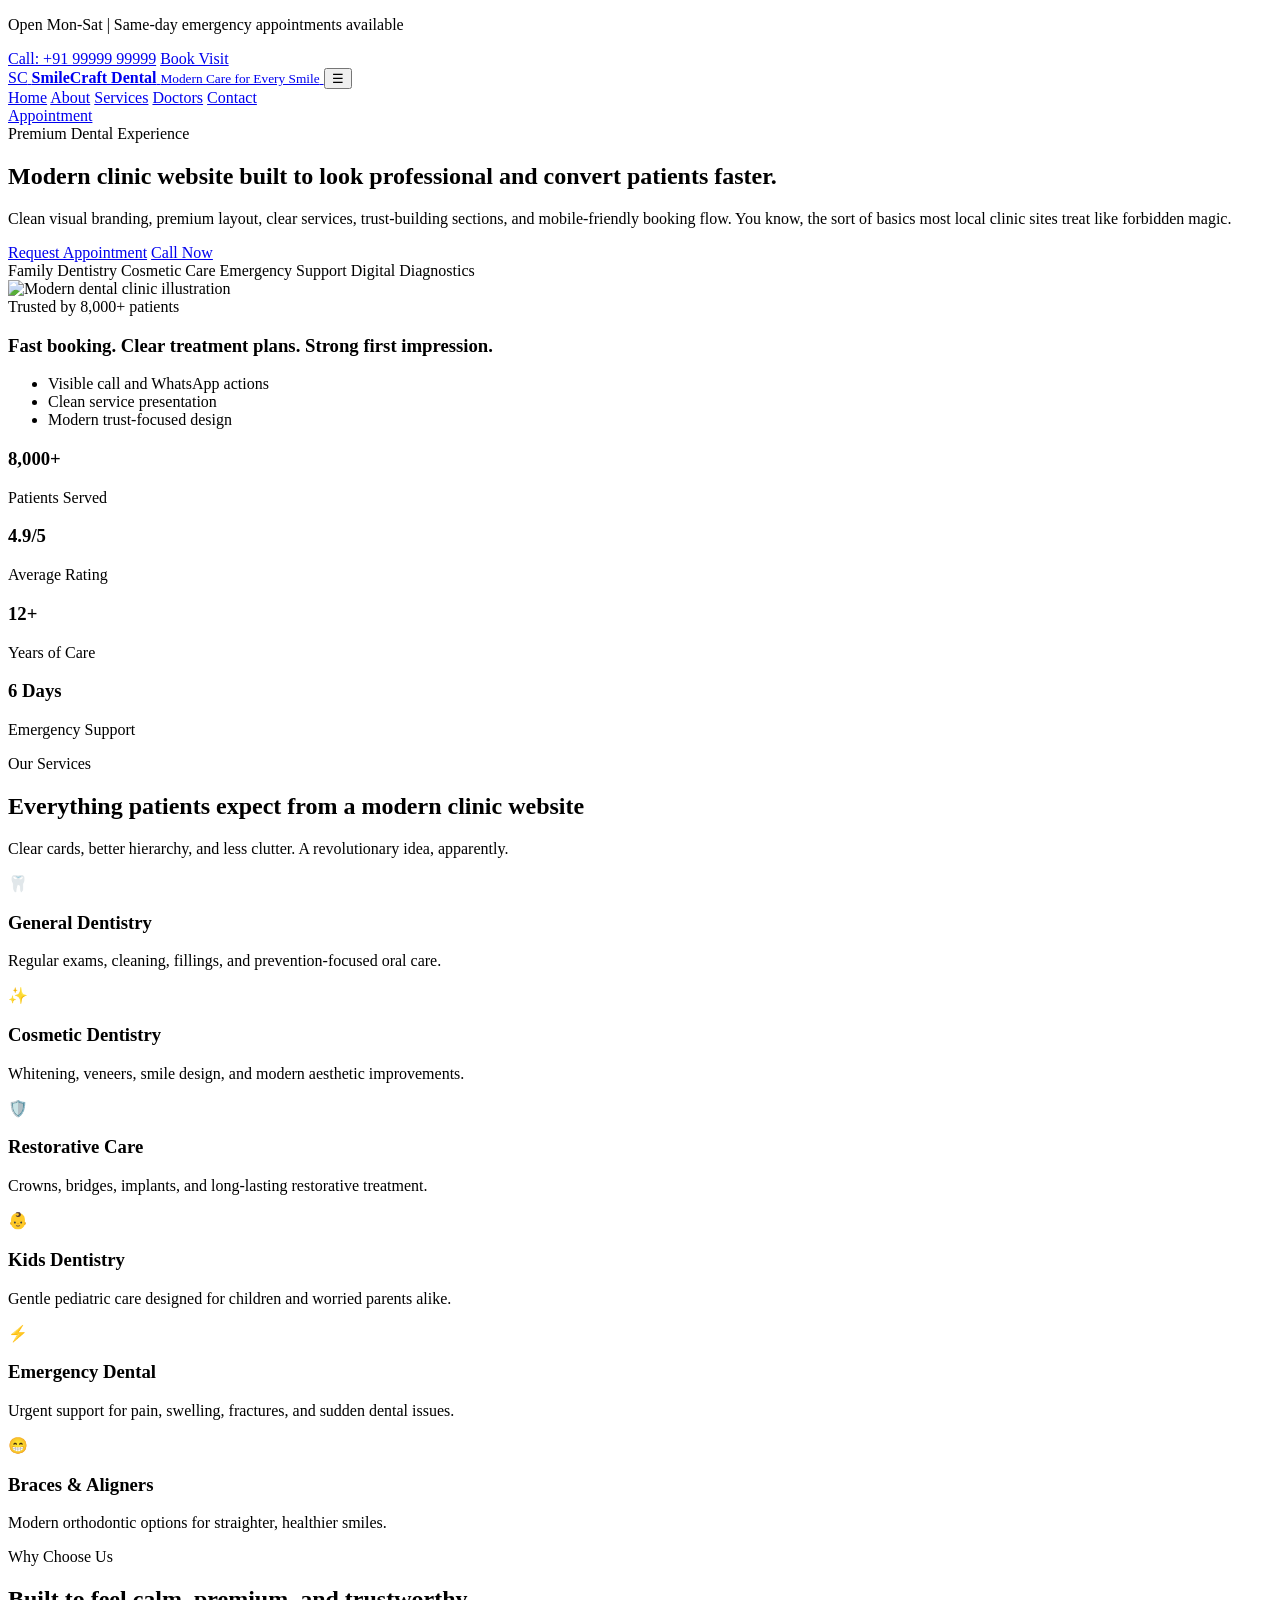
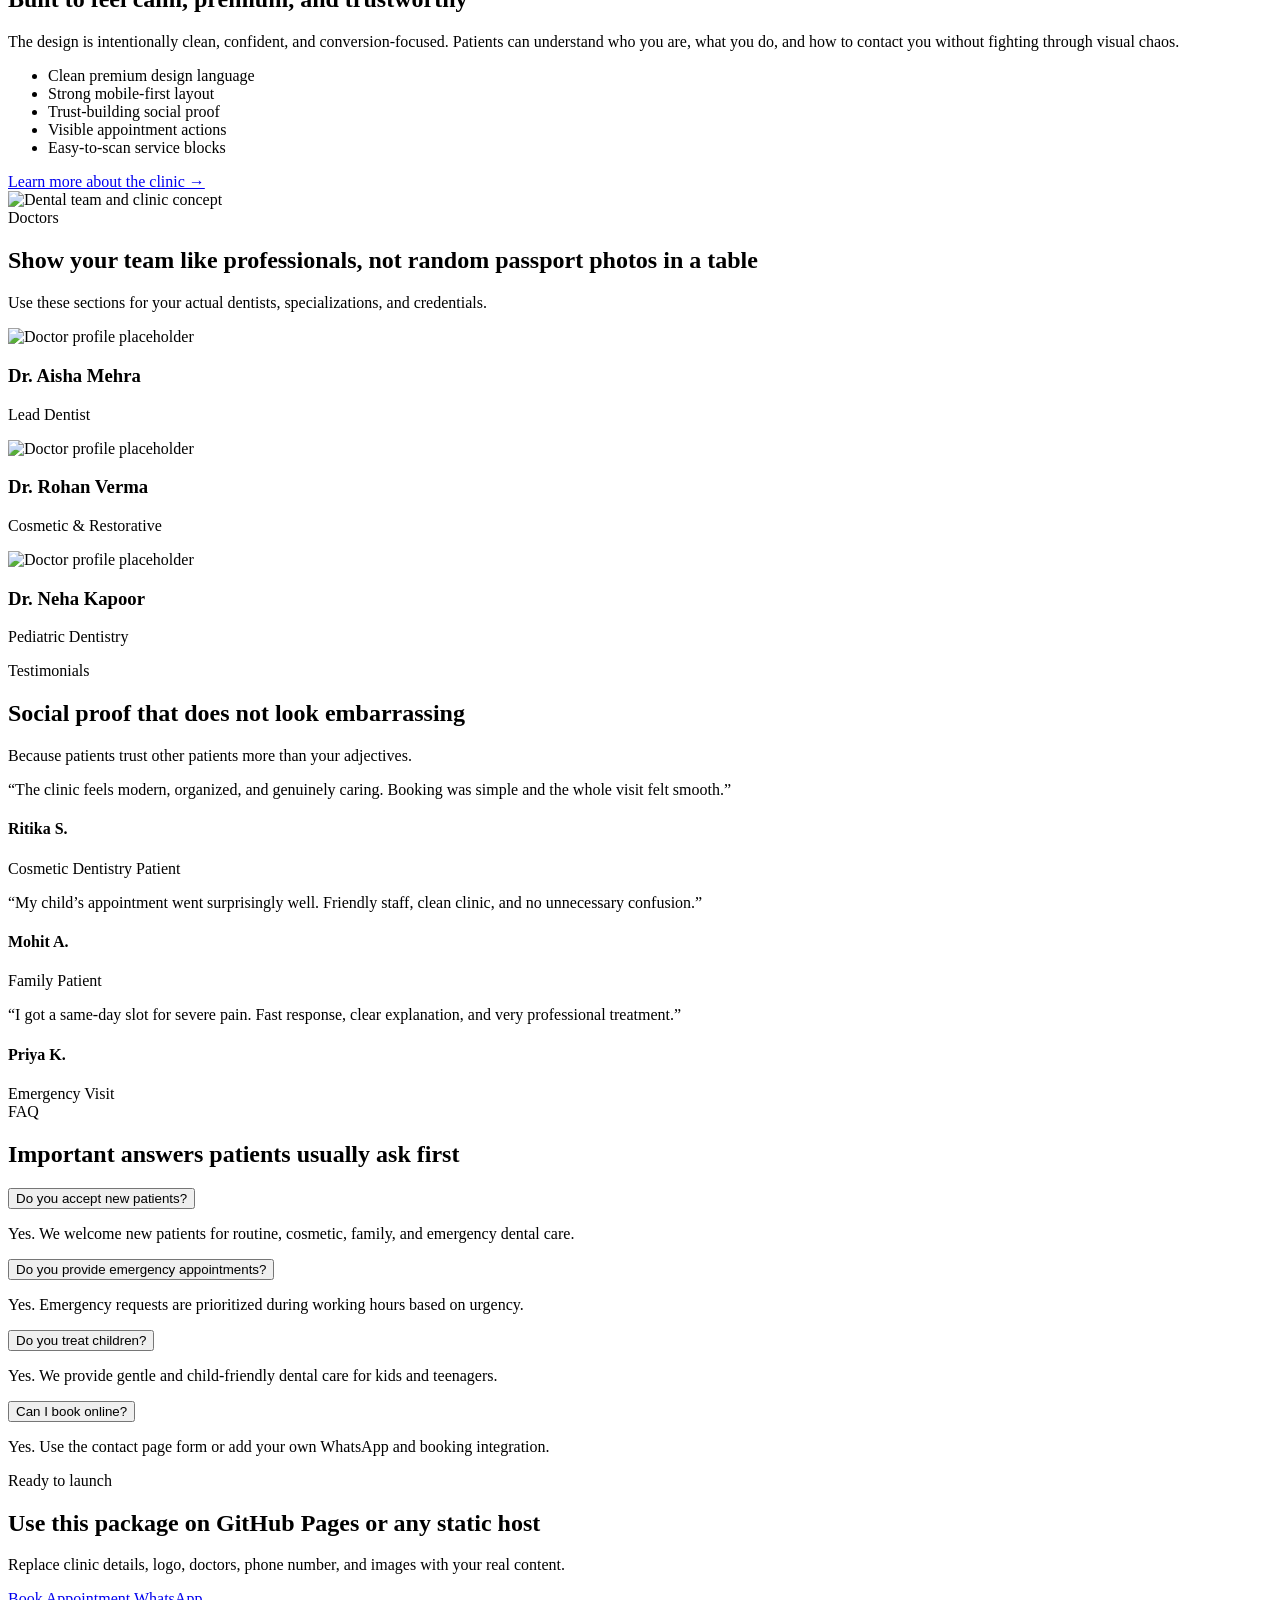
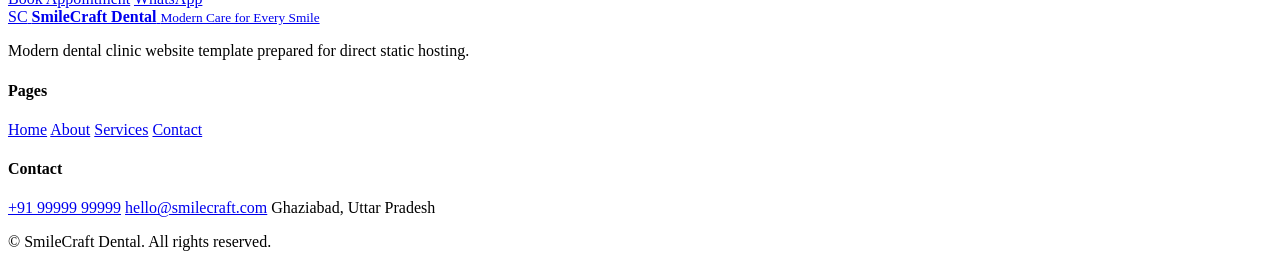
==== index.html @ 9b38e0cd "Add files via upload" ====
<!DOCTYPE html>
<html lang="en">
<head>
  <meta charset="UTF-8" />
  <meta name="viewport" content="width=device-width, initial-scale=1.0" />
  <title>SmileCraft Dental Clinic | Modern Family Dentistry</title>
  <meta name="description" content="Modern dental clinic website with family dentistry, cosmetic care, emergency appointments, and easy contact options." />
  <link rel="icon" type="image/svg+xml" href="assets/icons/favicon.svg" />
  <link rel="preconnect" href="https://fonts.googleapis.com">
  <link rel="preconnect" href="https://fonts.gstatic.com" crossorigin>
  <link href="https://fonts.googleapis.com/css2?family=Inter:wght@400;500;600;700;800&display=swap" rel="stylesheet">
  <link rel="stylesheet" href="assets/css/style.css" />
</head>
<body>
  <div class="topbar">
    <div class="container topbar-inner">
      <p>Open Mon-Sat | Same-day emergency appointments available</p>
      <div class="topbar-links">
        <a href="tel:+919999999999">Call: +91 99999 99999</a>
        <a href="contact.html">Book Visit</a>
      </div>
    </div>
  </div>

  <header class="site-header">
    <div class="container nav-wrap">
      <a href="index.html" class="brand">
        <span class="brand-mark">SC</span>
        <span>
          <strong>SmileCraft Dental</strong>
          <small>Modern Care for Every Smile</small>
        </span>
      </a>

      <button class="menu-toggle" aria-label="Open menu" aria-expanded="false">☰</button>

      <nav class="main-nav">
        <a class="active" href="index.html">Home</a>
        <a href="about.html">About</a>
        <a href="services.html">Services</a>
        <a href="doctors.html">Doctors</a>
        <a href="contact.html">Contact</a>
      </nav>

      <a class="btn btn-dark nav-cta" href="contact.html">Appointment</a>
    </div>
  </header>

  <main>
    <section class="hero-section">
      <div class="container hero-grid">
        <div class="hero-copy">
          <span class="eyebrow">Premium Dental Experience</span>
          <h1>Modern clinic website built to look professional and convert patients faster.</h1>
          <p>
            Clean visual branding, premium layout, clear services, trust-building sections, and mobile-friendly booking flow. You know, the sort of basics most local clinic sites treat like forbidden magic.
          </p>
          <div class="hero-actions">
            <a href="contact.html" class="btn btn-dark">Request Appointment</a>
            <a href="tel:+919999999999" class="btn btn-light">Call Now</a>
          </div>

          <div class="feature-pills">
            <span>Family Dentistry</span>
            <span>Cosmetic Care</span>
            <span>Emergency Support</span>
            <span>Digital Diagnostics</span>
          </div>
        </div>

        <div class="hero-card glass-card">
          <img src="assets/images/hero-illustration.svg" alt="Modern dental clinic illustration" />
          <div class="hero-card-content">
            <div class="mini-badge">Trusted by 8,000+ patients</div>
            <h3>Fast booking. Clear treatment plans. Strong first impression.</h3>
            <ul class="mini-list">
              <li>Visible call and WhatsApp actions</li>
              <li>Clean service presentation</li>
              <li>Modern trust-focused design</li>
            </ul>
          </div>
        </div>
      </div>
    </section>

    <section class="stats-section">
      <div class="container stats-grid">
        <article class="stat-card"><h3>8,000+</h3><p>Patients Served</p></article>
        <article class="stat-card"><h3>4.9/5</h3><p>Average Rating</p></article>
        <article class="stat-card"><h3>12+</h3><p>Years of Care</p></article>
        <article class="stat-card"><h3>6 Days</h3><p>Emergency Support</p></article>
      </div>
    </section>

    <section class="section">
      <div class="container">
        <div class="section-head">
          <span class="eyebrow">Our Services</span>
          <h2>Everything patients expect from a modern clinic website</h2>
          <p>Clear cards, better hierarchy, and less clutter. A revolutionary idea, apparently.</p>
        </div>

        <div class="service-grid">
          <article class="service-card">
            <div class="icon-box">🦷</div>
            <h3>General Dentistry</h3>
            <p>Regular exams, cleaning, fillings, and prevention-focused oral care.</p>
          </article>
          <article class="service-card">
            <div class="icon-box">✨</div>
            <h3>Cosmetic Dentistry</h3>
            <p>Whitening, veneers, smile design, and modern aesthetic improvements.</p>
          </article>
          <article class="service-card">
            <div class="icon-box">🛡️</div>
            <h3>Restorative Care</h3>
            <p>Crowns, bridges, implants, and long-lasting restorative treatment.</p>
          </article>
          <article class="service-card">
            <div class="icon-box">👶</div>
            <h3>Kids Dentistry</h3>
            <p>Gentle pediatric care designed for children and worried parents alike.</p>
          </article>
          <article class="service-card">
            <div class="icon-box">⚡</div>
            <h3>Emergency Dental</h3>
            <p>Urgent support for pain, swelling, fractures, and sudden dental issues.</p>
          </article>
          <article class="service-card">
            <div class="icon-box">😁</div>
            <h3>Braces & Aligners</h3>
            <p>Modern orthodontic options for straighter, healthier smiles.</p>
          </article>
        </div>
      </div>
    </section>

    <section class="section section-alt">
      <div class="container split-layout">
        <div>
          <span class="eyebrow">Why Choose Us</span>
          <h2>Built to feel calm, premium, and trustworthy</h2>
          <p>
            The design is intentionally clean, confident, and conversion-focused. Patients can understand who you are, what you do, and how to contact you without fighting through visual chaos.
          </p>
          <ul class="check-list">
            <li>Clean premium design language</li>
            <li>Strong mobile-first layout</li>
            <li>Trust-building social proof</li>
            <li>Visible appointment actions</li>
            <li>Easy-to-scan service blocks</li>
          </ul>
          <a href="about.html" class="text-link">Learn more about the clinic →</a>
        </div>
        <div class="image-panel">
          <img src="assets/images/about-illustration.svg" alt="Dental team and clinic concept" />
        </div>
      </div>
    </section>

    <section class="section">
      <div class="container">
        <div class="section-head">
          <span class="eyebrow">Doctors</span>
          <h2>Show your team like professionals, not random passport photos in a table</h2>
          <p>Use these sections for your actual dentists, specializations, and credentials.</p>
        </div>

        <div class="doctor-grid">
          <article class="doctor-card">
            <img src="assets/images/doctor-1.svg" alt="Doctor profile placeholder" />
            <div class="doctor-info">
              <h3>Dr. Aisha Mehra</h3>
              <p>Lead Dentist</p>
            </div>
          </article>
          <article class="doctor-card">
            <img src="assets/images/doctor-2.svg" alt="Doctor profile placeholder" />
            <div class="doctor-info">
              <h3>Dr. Rohan Verma</h3>
              <p>Cosmetic & Restorative</p>
            </div>
          </article>
          <article class="doctor-card">
            <img src="assets/images/doctor-3.svg" alt="Doctor profile placeholder" />
            <div class="doctor-info">
              <h3>Dr. Neha Kapoor</h3>
              <p>Pediatric Dentistry</p>
            </div>
          </article>
        </div>
      </div>
    </section>

    <section class="section testimonials-section">
      <div class="container">
        <div class="section-head light">
          <span class="eyebrow">Testimonials</span>
          <h2>Social proof that does not look embarrassing</h2>
          <p>Because patients trust other patients more than your adjectives.</p>
        </div>

        <div class="testimonial-grid">
          <article class="testimonial-card">
            <p>“The clinic feels modern, organized, and genuinely caring. Booking was simple and the whole visit felt smooth.”</p>
            <h4>Ritika S.</h4>
            <span>Cosmetic Dentistry Patient</span>
          </article>
          <article class="testimonial-card">
            <p>“My child’s appointment went surprisingly well. Friendly staff, clean clinic, and no unnecessary confusion.”</p>
            <h4>Mohit A.</h4>
            <span>Family Patient</span>
          </article>
          <article class="testimonial-card">
            <p>“I got a same-day slot for severe pain. Fast response, clear explanation, and very professional treatment.”</p>
            <h4>Priya K.</h4>
            <span>Emergency Visit</span>
          </article>
        </div>
      </div>
    </section>

    <section class="section faq-section">
      <div class="container narrow">
        <div class="section-head center">
          <span class="eyebrow">FAQ</span>
          <h2>Important answers patients usually ask first</h2>
        </div>

        <div class="faq-list">
          <div class="faq-item active">
            <button class="faq-question">Do you accept new patients?</button>
            <div class="faq-answer"><p>Yes. We welcome new patients for routine, cosmetic, family, and emergency dental care.</p></div>
          </div>
          <div class="faq-item">
            <button class="faq-question">Do you provide emergency appointments?</button>
            <div class="faq-answer"><p>Yes. Emergency requests are prioritized during working hours based on urgency.</p></div>
          </div>
          <div class="faq-item">
            <button class="faq-question">Do you treat children?</button>
            <div class="faq-answer"><p>Yes. We provide gentle and child-friendly dental care for kids and teenagers.</p></div>
          </div>
          <div class="faq-item">
            <button class="faq-question">Can I book online?</button>
            <div class="faq-answer"><p>Yes. Use the contact page form or add your own WhatsApp and booking integration.</p></div>
          </div>
        </div>
      </div>
    </section>

    <section class="cta-section">
      <div class="container cta-box">
        <div>
          <span class="eyebrow">Ready to launch</span>
          <h2>Use this package on GitHub Pages or any static host</h2>
          <p>Replace clinic details, logo, doctors, phone number, and images with your real content.</p>
        </div>
        <div class="cta-actions">
          <a href="contact.html" class="btn btn-dark">Book Appointment</a>
          <a href="https://wa.me/919999999999" class="btn btn-light" target="_blank" rel="noopener">WhatsApp</a>
        </div>
      </div>
    </section>
  </main>

  <footer class="site-footer">
    <div class="container footer-grid">
      <div>
        <a href="index.html" class="brand footer-brand">
          <span class="brand-mark">SC</span>
          <span>
            <strong>SmileCraft Dental</strong>
            <small>Modern Care for Every Smile</small>
          </span>
        </a>
        <p class="footer-copy">Modern dental clinic website template prepared for direct static hosting.</p>
      </div>
      <div>
        <h4>Pages</h4>
        <a href="index.html">Home</a>
        <a href="about.html">About</a>
        <a href="services.html">Services</a>
        <a href="contact.html">Contact</a>
      </div>
      <div>
        <h4>Contact</h4>
        <a href="tel:+919999999999">+91 99999 99999</a>
        <a href="mailto:hello@smilecraft.com">hello@smilecraft.com</a>
        <span>Ghaziabad, Uttar Pradesh</span>
      </div>
    </div>
    <div class="container footer-bottom">
      <p>© <span id="year"></span> SmileCraft Dental. All rights reserved.</p>
    </div>
  </footer>

  <script src="assets/js/script.js"></script>
</body>
</html>
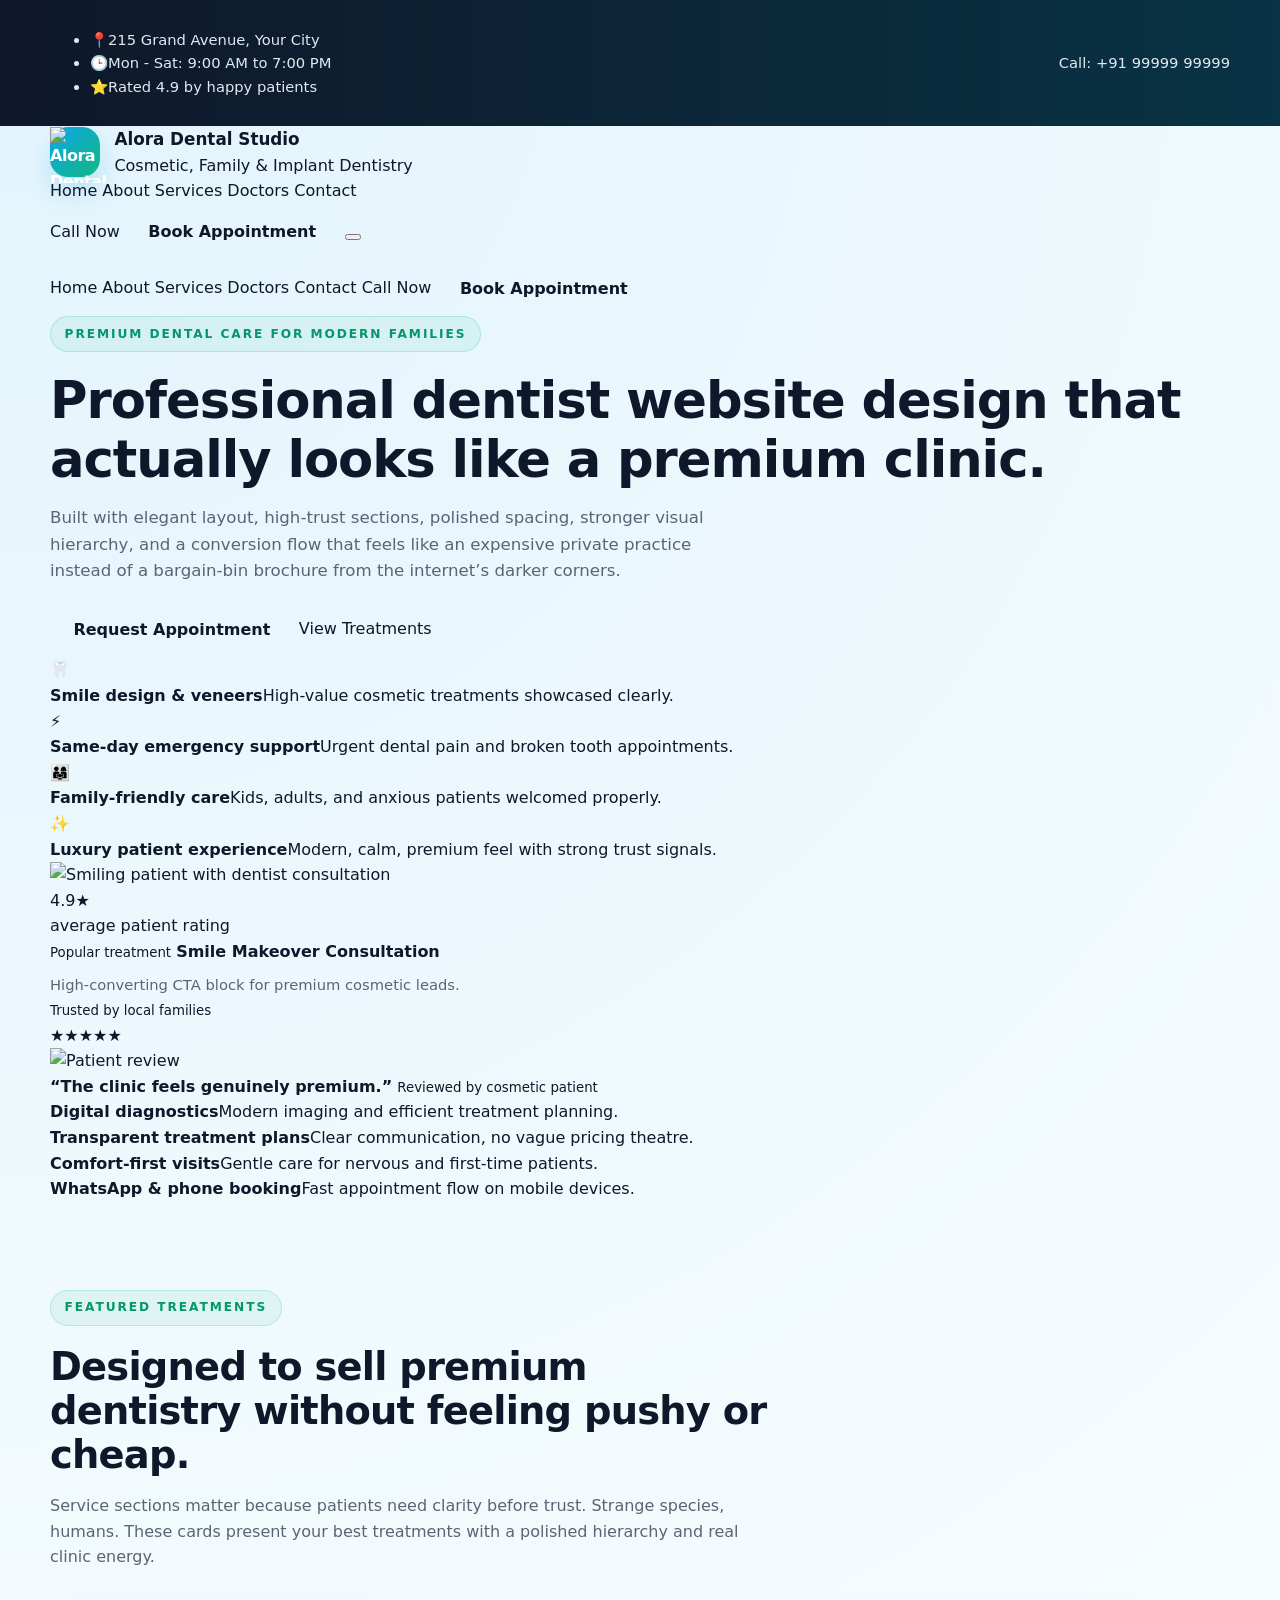
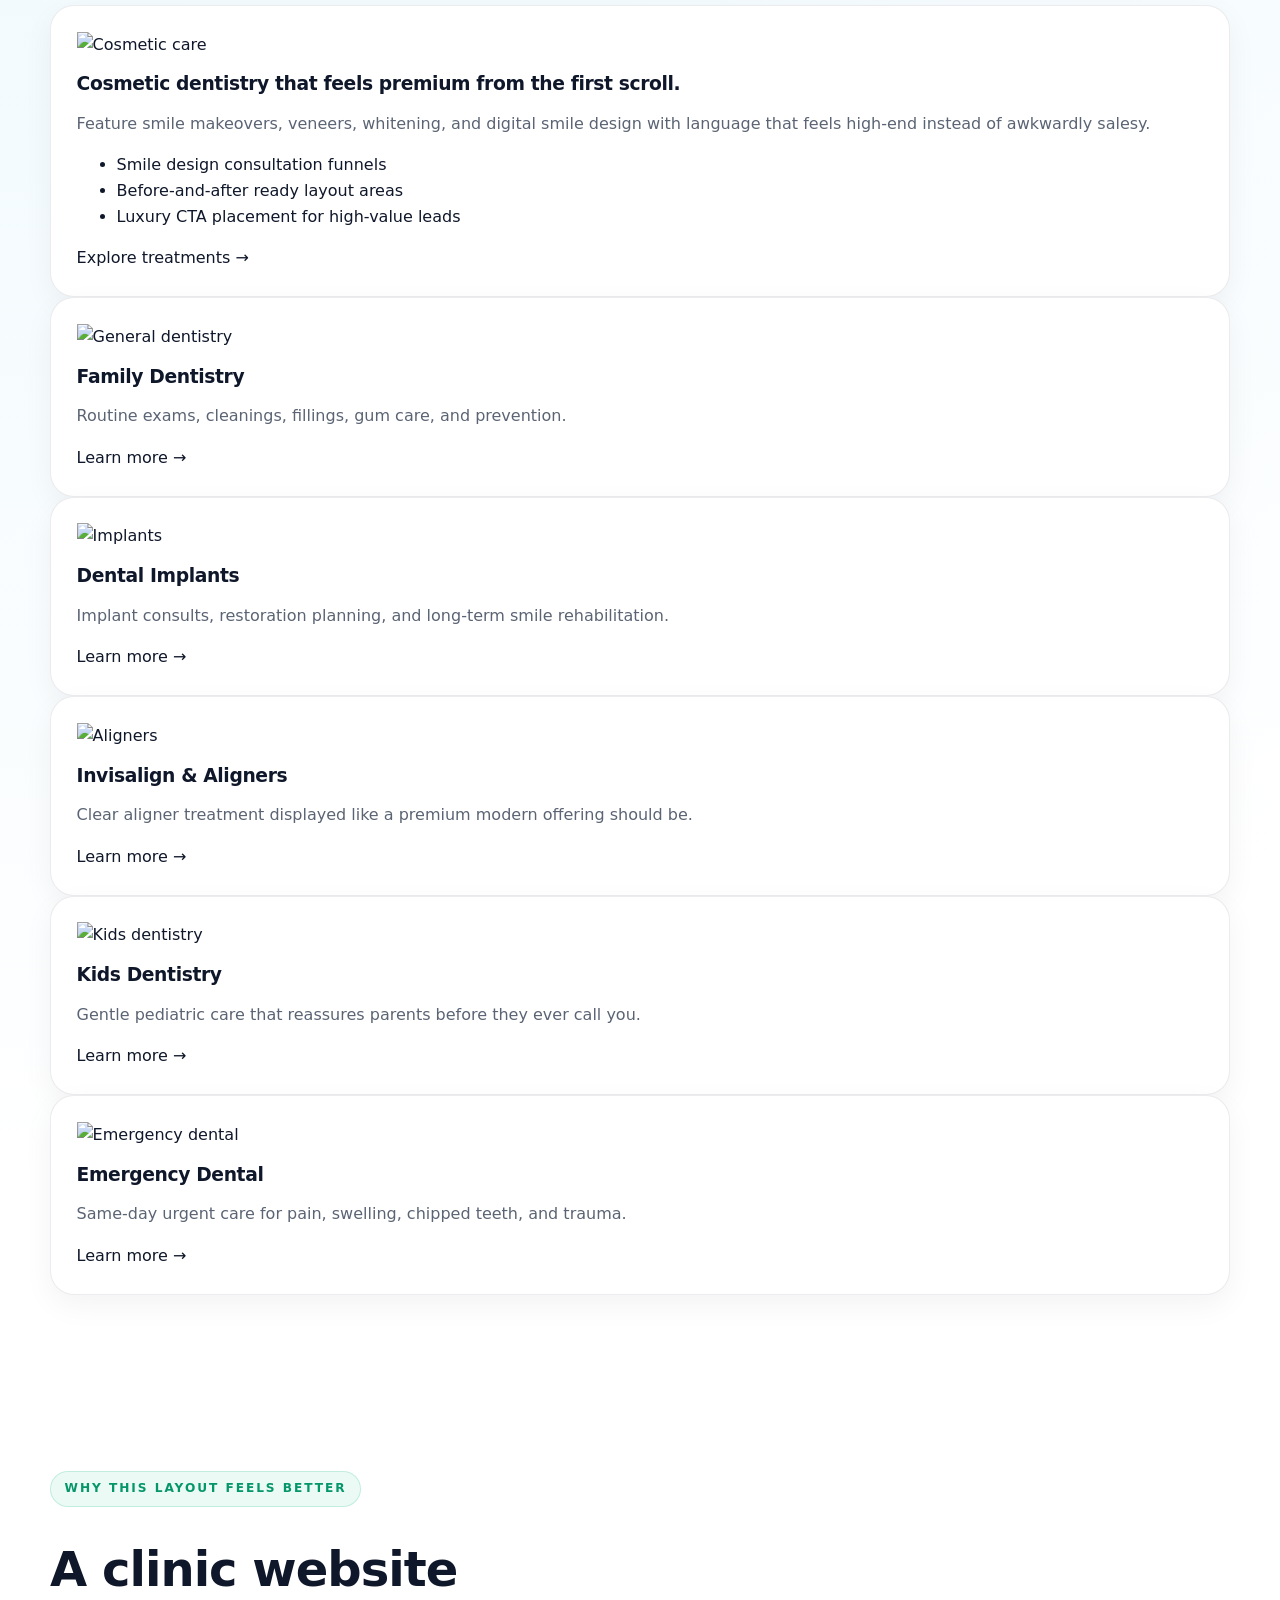
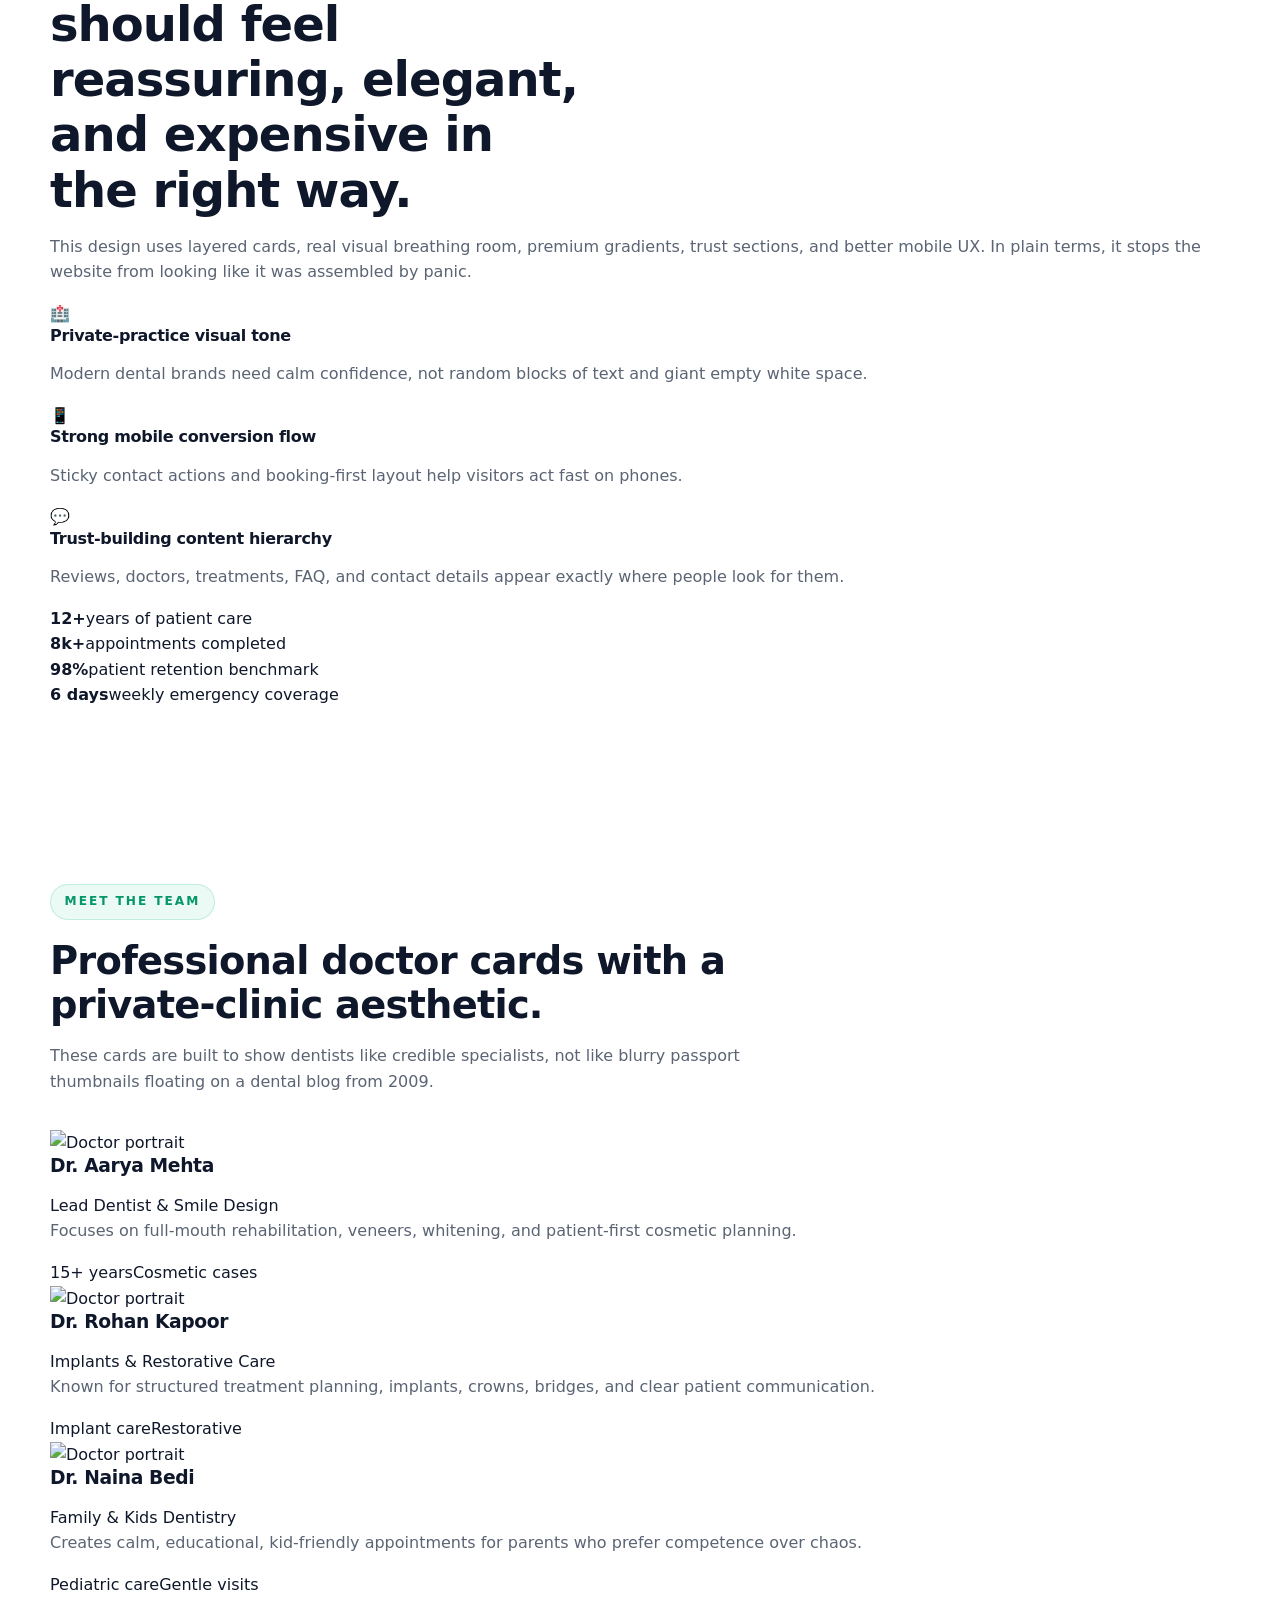
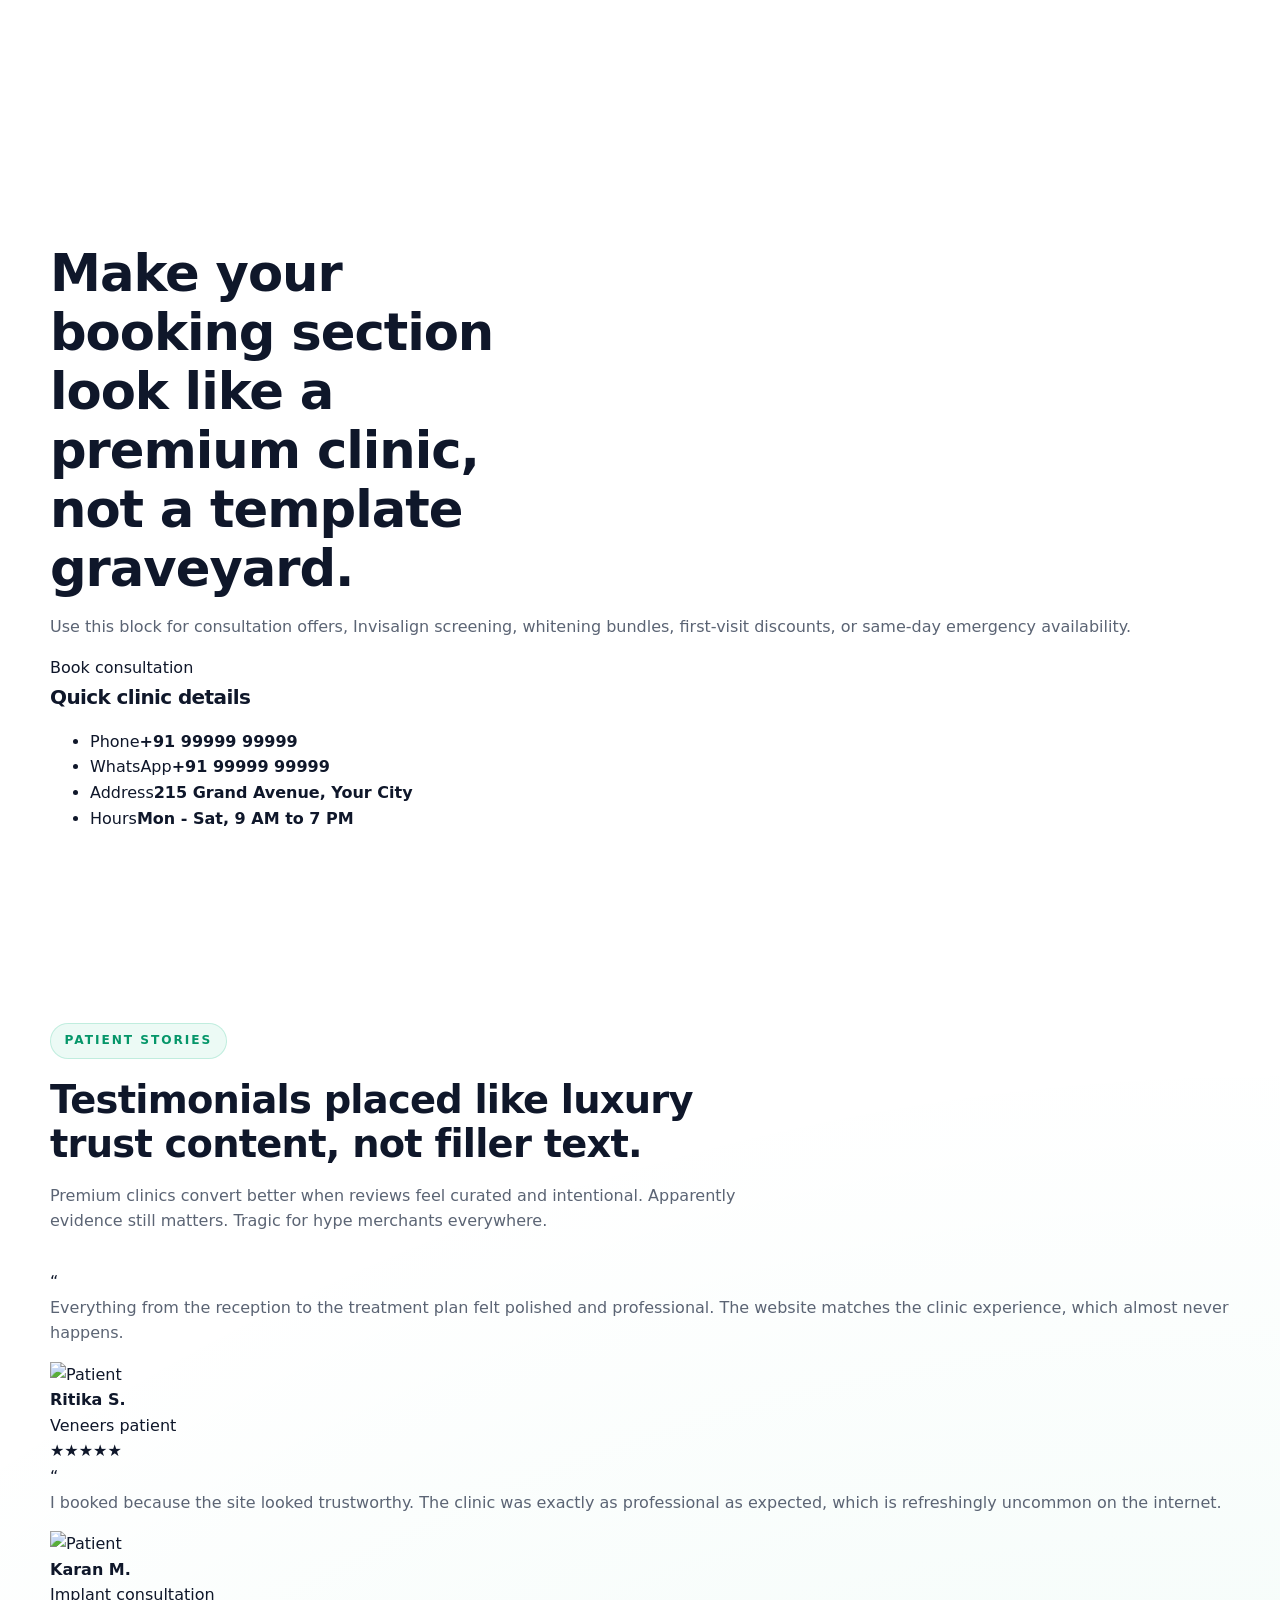
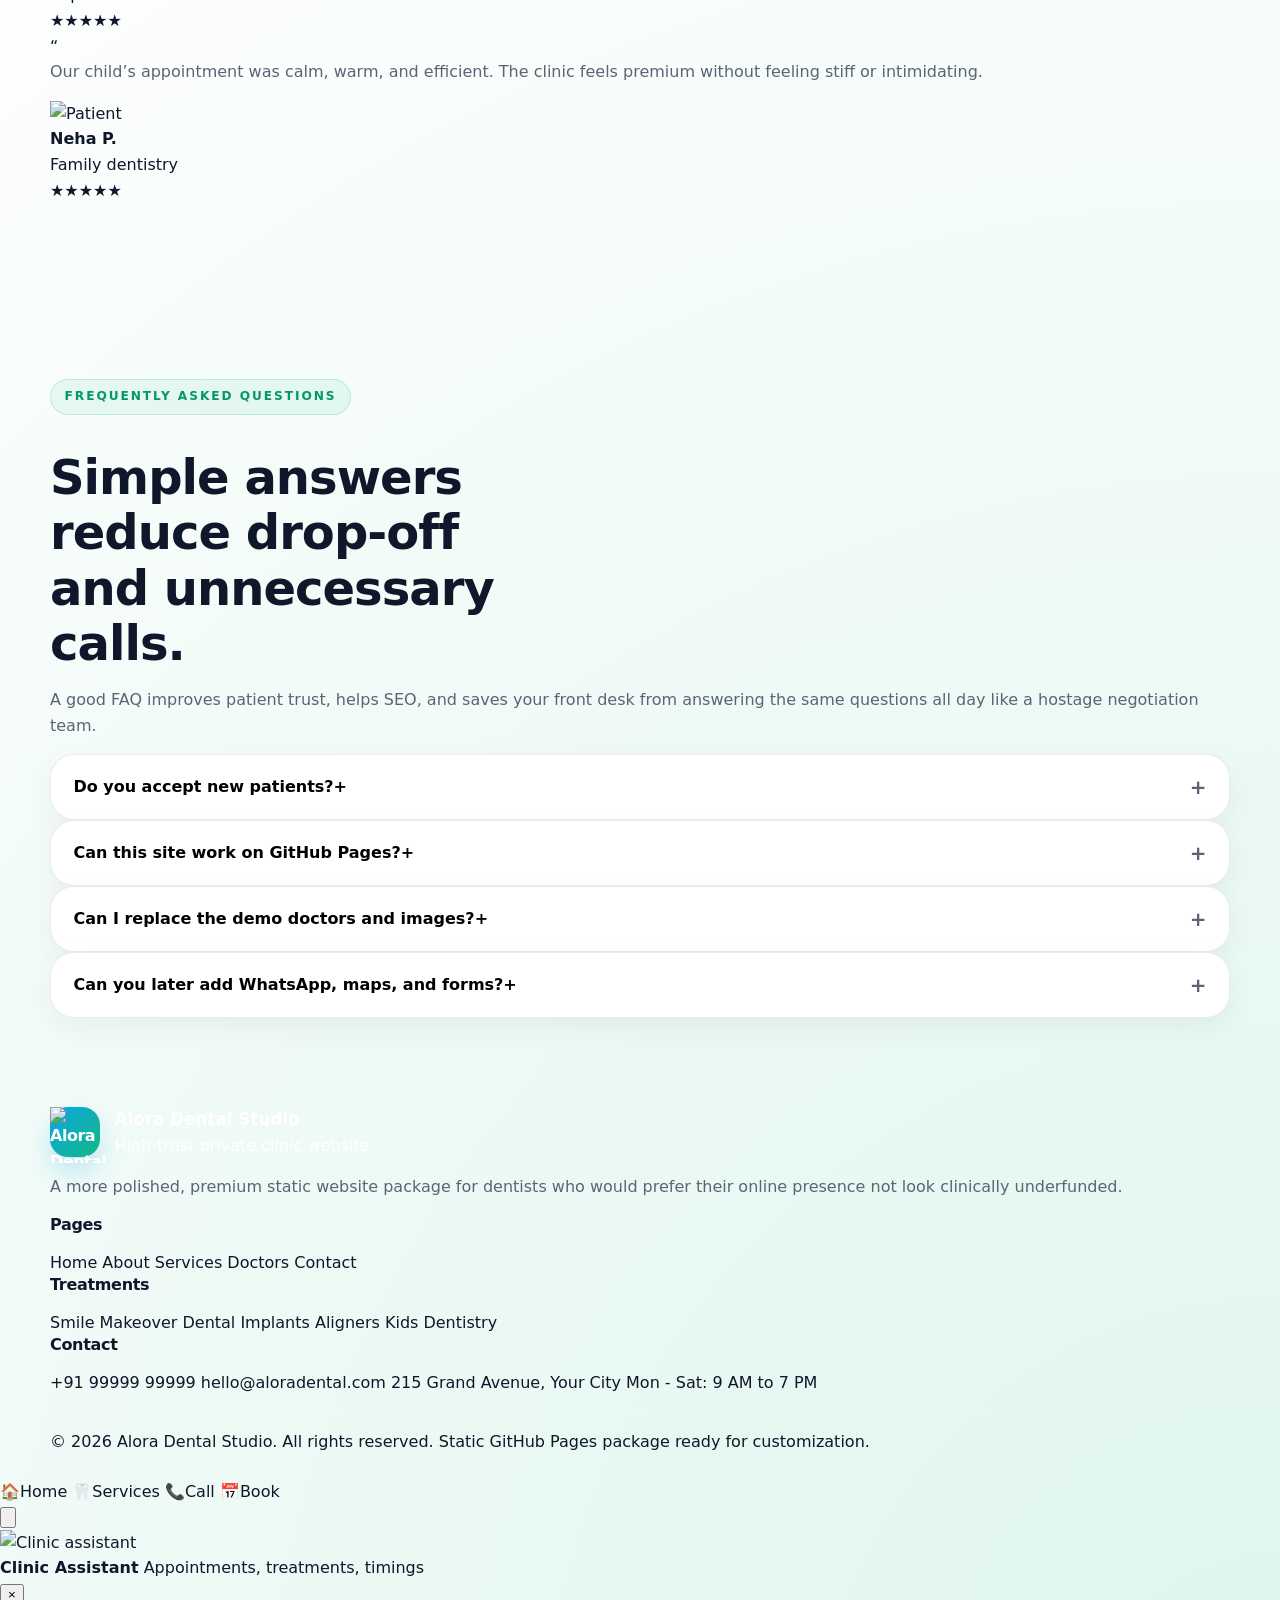
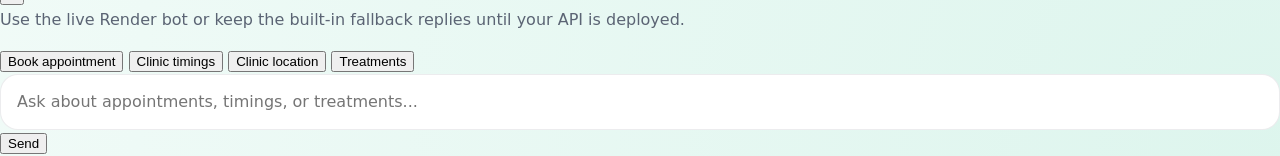
==== commit f48e3855: "Add files via upload" ====
--- a/index.html
+++ b/index.html
@@ -3,297 +3,487 @@
 <head>
   <meta charset="UTF-8" />
   <meta name="viewport" content="width=device-width, initial-scale=1.0" />
-  <title>SmileCraft Dental Clinic | Modern Family Dentistry</title>
-  <meta name="description" content="Modern dental clinic website with family dentistry, cosmetic care, emergency appointments, and easy contact options." />
-  <link rel="icon" type="image/svg+xml" href="assets/icons/favicon.svg" />
+  <title>Alora Dental Studio | Modern Dentist Website</title>
+  <meta name="description" content="A polished, premium dental clinic website with strong trust signals, elegant layout, and mobile-first conversion design." />
   <link rel="preconnect" href="https://fonts.googleapis.com">
   <link rel="preconnect" href="https://fonts.gstatic.com" crossorigin>
-  <link href="https://fonts.googleapis.com/css2?family=Inter:wght@400;500;600;700;800&display=swap" rel="stylesheet">
+  <link href="https://fonts.googleapis.com/css2?family=Plus+Jakarta+Sans:wght@400;500;600;700;800&display=swap" rel="stylesheet">
+  <link rel="icon" type="image/svg+xml" href="assets/icons/favicon.svg" />
   <link rel="stylesheet" href="assets/css/style.css" />
+  <link rel="stylesheet" href="assets/css/chat.css" />
 </head>
 <body>
   <div class="topbar">
     <div class="container topbar-inner">
-      <p>Open Mon-Sat | Same-day emergency appointments available</p>
-      <div class="topbar-links">
-        <a href="tel:+919999999999">Call: +91 99999 99999</a>
-        <a href="contact.html">Book Visit</a>
-      </div>
+      <ul class="topbar-list">
+        <li><span>📍</span><span>215 Grand Avenue, Your City</span></li>
+        <li><span>🕒</span><span>Mon - Sat: 9:00 AM to 7:00 PM</span></li>
+        <li><span>⭐</span><span>Rated 4.9 by happy patients</span></li>
+      </ul>
+      <a class="cta-link" href="tel:+919999999999">Call: +91 99999 99999</a>
     </div>
   </div>
 
-  <header class="site-header">
-    <div class="container nav-wrap">
+  <header class="header">
+    <div class="container header-inner">
       <a href="index.html" class="brand">
-        <span class="brand-mark">SC</span>
-        <span>
-          <strong>SmileCraft Dental</strong>
-          <small>Modern Care for Every Smile</small>
-        </span>
+        <div class="brand-mark"><img src="assets/icons/logo-mark.svg" alt="Alora Dental Studio" width="56" height="56"></div>
+        <div class="brand-copy">
+          <strong>Alora Dental Studio</strong>
+          <span>Cosmetic, Family & Implant Dentistry</span>
+        </div>
       </a>
 
-      <button class="menu-toggle" aria-label="Open menu" aria-expanded="false">☰</button>
-
-      <nav class="main-nav">
-        <a class="active" href="index.html">Home</a>
-        <a href="about.html">About</a>
-        <a href="services.html">Services</a>
-        <a href="doctors.html">Doctors</a>
-        <a href="contact.html">Contact</a>
+      <nav class="nav">
+        <a data-nav href="index.html">Home</a>
+        <a data-nav href="about.html">About</a>
+        <a data-nav href="services.html">Services</a>
+        <a data-nav href="doctors.html">Doctors</a>
+        <a data-nav href="contact.html">Contact</a>
       </nav>
 
-      <a class="btn btn-dark nav-cta" href="contact.html">Appointment</a>
+      <div class="header-actions">
+        <a class="btn-outline" href="tel:+919999999999">Call Now</a>
+        <a class="btn" href="contact.html">Book Appointment</a>
+        <button class="mobile-toggle" data-menu-toggle aria-label="Open navigation"><span></span></button>
+      </div>
+    </div>
+    <div class="container mobile-panel" data-mobile-panel>
+      <div class="mobile-card">
+        <div class="mobile-links">
+          <a href="index.html">Home</a>
+          <a href="about.html">About</a>
+          <a href="services.html">Services</a>
+          <a href="doctors.html">Doctors</a>
+          <a href="contact.html">Contact</a>
+          <a class="btn-outline" href="tel:+919999999999">Call Now</a>
+          <a class="btn" href="contact.html">Book Appointment</a>
+        </div>
+      </div>
     </div>
   </header>
 
   <main>
-    <section class="hero-section">
-      <div class="container hero-grid">
+    <section class="hero">
+      <div class="container hero-shell">
         <div class="hero-copy">
-          <span class="eyebrow">Premium Dental Experience</span>
-          <h1>Modern clinic website built to look professional and convert patients faster.</h1>
-          <p>
-            Clean visual branding, premium layout, clear services, trust-building sections, and mobile-friendly booking flow. You know, the sort of basics most local clinic sites treat like forbidden magic.
-          </p>
-          <div class="hero-actions">
-            <a href="contact.html" class="btn btn-dark">Request Appointment</a>
-            <a href="tel:+919999999999" class="btn btn-light">Call Now</a>
-          </div>
-
-          <div class="feature-pills">
-            <span>Family Dentistry</span>
-            <span>Cosmetic Care</span>
-            <span>Emergency Support</span>
-            <span>Digital Diagnostics</span>
-          </div>
-        </div>
-
-        <div class="hero-card glass-card">
-          <img src="assets/images/hero-illustration.svg" alt="Modern dental clinic illustration" />
-          <div class="hero-card-content">
-            <div class="mini-badge">Trusted by 8,000+ patients</div>
-            <h3>Fast booking. Clear treatment plans. Strong first impression.</h3>
-            <ul class="mini-list">
-              <li>Visible call and WhatsApp actions</li>
-              <li>Clean service presentation</li>
-              <li>Modern trust-focused design</li>
-            </ul>
-          </div>
-        </div>
-      </div>
-    </section>
-
-    <section class="stats-section">
-      <div class="container stats-grid">
-        <article class="stat-card"><h3>8,000+</h3><p>Patients Served</p></article>
-        <article class="stat-card"><h3>4.9/5</h3><p>Average Rating</p></article>
-        <article class="stat-card"><h3>12+</h3><p>Years of Care</p></article>
-        <article class="stat-card"><h3>6 Days</h3><p>Emergency Support</p></article>
+          <div class="eyebrow">Premium dental care for modern families</div>
+          <h1>Professional dentist website design that actually looks like a premium clinic.</h1>
+          <p>Built with elegant layout, high-trust sections, polished spacing, stronger visual hierarchy, and a conversion flow that feels like an expensive private practice instead of a bargain-bin brochure from the internet’s darker corners.</p>
+          <div class="hero-cta">
+            <a class="btn" href="contact.html">Request Appointment</a>
+            <a class="btn-outline" href="services.html">View Treatments</a>
+          </div>
+          <div class="hero-points">
+            <div class="hero-point">
+              <div class="icon-badge">🦷</div>
+              <div><strong>Smile design & veneers</strong><span>High-value cosmetic treatments showcased clearly.</span></div>
+            </div>
+            <div class="hero-point">
+              <div class="icon-badge">⚡</div>
+              <div><strong>Same-day emergency support</strong><span>Urgent dental pain and broken tooth appointments.</span></div>
+            </div>
+            <div class="hero-point">
+              <div class="icon-badge">👨‍👩‍👧</div>
+              <div><strong>Family-friendly care</strong><span>Kids, adults, and anxious patients welcomed properly.</span></div>
+            </div>
+            <div class="hero-point">
+              <div class="icon-badge">✨</div>
+              <div><strong>Luxury patient experience</strong><span>Modern, calm, premium feel with strong trust signals.</span></div>
+            </div>
+          </div>
+        </div>
+
+        <div class="hero-visual">
+          <div class="visual-main">
+            <img src="https://images.unsplash.com/photo-1609840114035-3c981b782dfe?auto=format&fit=crop&w=1200&q=80" alt="Smiling patient with dentist consultation" />
+          </div>
+          <div class="metrics-card">
+            <div class="metric-number">4.9★</div>
+            <div class="metric-label">average patient rating</div>
+          </div>
+          <div class="visual-card-2">
+            <small>Popular treatment</small>
+            <strong>Smile Makeover Consultation</strong>
+            <p style="margin:.55rem 0 0; font-size:.92rem;">High-converting CTA block for premium cosmetic leads.</p>
+          </div>
+          <div class="visual-card">
+            <small>Trusted by local families</small>
+            <div class="rating"><span>★</span><span>★</span><span>★</span><span>★</span><span>★</span></div>
+            <div class="mini-stack">
+              <img class="mini-avatar" src="https://images.unsplash.com/photo-1551836022-deb4988cc6c0?auto=format&fit=crop&w=200&q=80" alt="Patient review" />
+              <div>
+                <strong>“The clinic feels genuinely premium.”</strong>
+                <small>Reviewed by cosmetic patient</small>
+              </div>
+            </div>
+          </div>
+        </div>
+      </div>
+
+      <div class="container trustbar">
+        <div class="trust-grid">
+          <div class="trust-card"><strong>Digital diagnostics</strong><span>Modern imaging and efficient treatment planning.</span></div>
+          <div class="trust-card"><strong>Transparent treatment plans</strong><span>Clear communication, no vague pricing theatre.</span></div>
+          <div class="trust-card"><strong>Comfort-first visits</strong><span>Gentle care for nervous and first-time patients.</span></div>
+          <div class="trust-card"><strong>WhatsApp & phone booking</strong><span>Fast appointment flow on mobile devices.</span></div>
+        </div>
       </div>
     </section>
 
     <section class="section">
       <div class="container">
         <div class="section-head">
-          <span class="eyebrow">Our Services</span>
-          <h2>Everything patients expect from a modern clinic website</h2>
-          <p>Clear cards, better hierarchy, and less clutter. A revolutionary idea, apparently.</p>
-        </div>
-
-        <div class="service-grid">
+          <div>
+            <div class="eyebrow">Featured treatments</div>
+            <h2>Designed to sell premium dentistry without feeling pushy or cheap.</h2>
+          </div>
+          <p>Service sections matter because patients need clarity before trust. Strange species, humans. These cards present your best treatments with a polished hierarchy and real clinic energy.</p>
+        </div>
+
+        <div class="services-grid">
+          <article class="service-card featured">
+            <div class="service-icon"><img src="assets/icons/cosmetic.svg" alt="Cosmetic care" /></div>
+            <h3>Cosmetic dentistry that feels premium from the first scroll.</h3>
+            <p>Feature smile makeovers, veneers, whitening, and digital smile design with language that feels high-end instead of awkwardly salesy.</p>
+            <ul class="service-bullets">
+              <li><span class="dot"></span><span>Smile design consultation funnels</span></li>
+              <li><span class="dot"></span><span>Before-and-after ready layout areas</span></li>
+              <li><span class="dot"></span><span>Luxury CTA placement for high-value leads</span></li>
+            </ul>
+            <a class="card-link" href="services.html">Explore treatments →</a>
+          </article>
+
           <article class="service-card">
-            <div class="icon-box">🦷</div>
-            <h3>General Dentistry</h3>
-            <p>Regular exams, cleaning, fillings, and prevention-focused oral care.</p>
-          </article>
+            <div class="service-icon"><img src="assets/icons/general.svg" alt="General dentistry" /></div>
+            <h3>Family Dentistry</h3>
+            <p>Routine exams, cleanings, fillings, gum care, and prevention.</p>
+            <a class="card-link" href="services.html">Learn more →</a>
+          </article>
+
           <article class="service-card">
-            <div class="icon-box">✨</div>
-            <h3>Cosmetic Dentistry</h3>
-            <p>Whitening, veneers, smile design, and modern aesthetic improvements.</p>
-          </article>
+            <div class="service-icon"><img src="assets/icons/implant.svg" alt="Implants" /></div>
+            <h3>Dental Implants</h3>
+            <p>Implant consults, restoration planning, and long-term smile rehabilitation.</p>
+            <a class="card-link" href="services.html">Learn more →</a>
+          </article>
+
           <article class="service-card">
-            <div class="icon-box">🛡️</div>
-            <h3>Restorative Care</h3>
-            <p>Crowns, bridges, implants, and long-lasting restorative treatment.</p>
-          </article>
+            <div class="service-icon"><img src="assets/icons/align.svg" alt="Aligners" /></div>
+            <h3>Invisalign & Aligners</h3>
+            <p>Clear aligner treatment displayed like a premium modern offering should be.</p>
+            <a class="card-link" href="services.html">Learn more →</a>
+          </article>
+
           <article class="service-card">
-            <div class="icon-box">👶</div>
+            <div class="service-icon"><img src="assets/icons/kids.svg" alt="Kids dentistry" /></div>
             <h3>Kids Dentistry</h3>
-            <p>Gentle pediatric care designed for children and worried parents alike.</p>
-          </article>
+            <p>Gentle pediatric care that reassures parents before they ever call you.</p>
+            <a class="card-link" href="services.html">Learn more →</a>
+          </article>
+
           <article class="service-card">
-            <div class="icon-box">⚡</div>
+            <div class="service-icon"><img src="assets/icons/emergency.svg" alt="Emergency dental" /></div>
             <h3>Emergency Dental</h3>
-            <p>Urgent support for pain, swelling, fractures, and sudden dental issues.</p>
-          </article>
-          <article class="service-card">
-            <div class="icon-box">😁</div>
-            <h3>Braces & Aligners</h3>
-            <p>Modern orthodontic options for straighter, healthier smiles.</p>
-          </article>
-        </div>
-      </div>
-    </section>
-
-    <section class="section section-alt">
-      <div class="container split-layout">
-        <div>
-          <span class="eyebrow">Why Choose Us</span>
-          <h2>Built to feel calm, premium, and trustworthy</h2>
-          <p>
-            The design is intentionally clean, confident, and conversion-focused. Patients can understand who you are, what you do, and how to contact you without fighting through visual chaos.
-          </p>
-          <ul class="check-list">
-            <li>Clean premium design language</li>
-            <li>Strong mobile-first layout</li>
-            <li>Trust-building social proof</li>
-            <li>Visible appointment actions</li>
-            <li>Easy-to-scan service blocks</li>
-          </ul>
-          <a href="about.html" class="text-link">Learn more about the clinic →</a>
-        </div>
-        <div class="image-panel">
-          <img src="assets/images/about-illustration.svg" alt="Dental team and clinic concept" />
-        </div>
+            <p>Same-day urgent care for pain, swelling, chipped teeth, and trauma.</p>
+            <a class="card-link" href="services.html">Learn more →</a>
+          </article>
+        </div>
+      </div>
+    </section>
+
+    <section class="section">
+      <div class="container split">
+        <div class="panel about-image"></div>
+        <div class="panel pad">
+          <div class="eyebrow">Why this layout feels better</div>
+          <h2 style="font-size:clamp(2rem,4vw,3rem); max-width:16ch; margin-top:1rem;">A clinic website should feel reassuring, elegant, and expensive in the right way.</h2>
+          <p>This design uses layered cards, real visual breathing room, premium gradients, trust sections, and better mobile UX. In plain terms, it stops the website from looking like it was assembled by panic.</p>
+
+          <div class="feature-list">
+            <div class="feature-item">
+              <div class="icon-badge">🏥</div>
+              <div>
+                <h4>Private-practice visual tone</h4>
+                <p>Modern dental brands need calm confidence, not random blocks of text and giant empty white space.</p>
+              </div>
+            </div>
+            <div class="feature-item">
+              <div class="icon-badge">📱</div>
+              <div>
+                <h4>Strong mobile conversion flow</h4>
+                <p>Sticky contact actions and booking-first layout help visitors act fast on phones.</p>
+              </div>
+            </div>
+            <div class="feature-item">
+              <div class="icon-badge">💬</div>
+              <div>
+                <h4>Trust-building content hierarchy</h4>
+                <p>Reviews, doctors, treatments, FAQ, and contact details appear exactly where people look for them.</p>
+              </div>
+            </div>
+          </div>
+        </div>
+      </div>
+
+      <div class="container stats">
+        <div class="stat"><strong>12+</strong><span>years of patient care</span></div>
+        <div class="stat"><strong>8k+</strong><span>appointments completed</span></div>
+        <div class="stat"><strong>98%</strong><span>patient retention benchmark</span></div>
+        <div class="stat"><strong>6 days</strong><span>weekly emergency coverage</span></div>
       </div>
     </section>
 
     <section class="section">
       <div class="container">
         <div class="section-head">
-          <span class="eyebrow">Doctors</span>
-          <h2>Show your team like professionals, not random passport photos in a table</h2>
-          <p>Use these sections for your actual dentists, specializations, and credentials.</p>
-        </div>
-
-        <div class="doctor-grid">
-          <article class="doctor-card">
-            <img src="assets/images/doctor-1.svg" alt="Doctor profile placeholder" />
-            <div class="doctor-info">
-              <h3>Dr. Aisha Mehra</h3>
-              <p>Lead Dentist</p>
-            </div>
-          </article>
-          <article class="doctor-card">
-            <img src="assets/images/doctor-2.svg" alt="Doctor profile placeholder" />
-            <div class="doctor-info">
-              <h3>Dr. Rohan Verma</h3>
-              <p>Cosmetic & Restorative</p>
-            </div>
-          </article>
-          <article class="doctor-card">
-            <img src="assets/images/doctor-3.svg" alt="Doctor profile placeholder" />
-            <div class="doctor-info">
-              <h3>Dr. Neha Kapoor</h3>
-              <p>Pediatric Dentistry</p>
-            </div>
-          </article>
-        </div>
-      </div>
-    </section>
-
-    <section class="section testimonials-section">
+          <div>
+            <div class="eyebrow">Meet the team</div>
+            <h2>Professional doctor cards with a private-clinic aesthetic.</h2>
+          </div>
+          <p>These cards are built to show dentists like credible specialists, not like blurry passport thumbnails floating on a dental blog from 2009.</p>
+        </div>
+
+        <div class="team-grid">
+          <article class="team-card">
+            <div class="team-photo"><img src="https://images.unsplash.com/photo-1559839734-2b71ea197ec2?auto=format&fit=crop&w=900&q=80" alt="Doctor portrait" /></div>
+            <div class="team-body">
+              <h3>Dr. Aarya Mehta</h3>
+              <div class="role">Lead Dentist & Smile Design</div>
+              <p>Focuses on full-mouth rehabilitation, veneers, whitening, and patient-first cosmetic planning.</p>
+              <div class="badges"><span class="badge">15+ years</span><span class="badge">Cosmetic cases</span></div>
+            </div>
+          </article>
+          <article class="team-card">
+            <div class="team-photo"><img src="https://images.unsplash.com/photo-1612349317150-e413f6a5b16d?auto=format&fit=crop&w=900&q=80" alt="Doctor portrait" /></div>
+            <div class="team-body">
+              <h3>Dr. Rohan Kapoor</h3>
+              <div class="role">Implants & Restorative Care</div>
+              <p>Known for structured treatment planning, implants, crowns, bridges, and clear patient communication.</p>
+              <div class="badges"><span class="badge">Implant care</span><span class="badge">Restorative</span></div>
+            </div>
+          </article>
+          <article class="team-card">
+            <div class="team-photo"><img src="https://images.unsplash.com/photo-1594824388853-d0c6d4f0d24c?auto=format&fit=crop&w=900&q=80" alt="Doctor portrait" /></div>
+            <div class="team-body">
+              <h3>Dr. Naina Bedi</h3>
+              <div class="role">Family & Kids Dentistry</div>
+              <p>Creates calm, educational, kid-friendly appointments for parents who prefer competence over chaos.</p>
+              <div class="badges"><span class="badge">Pediatric care</span><span class="badge">Gentle visits</span></div>
+            </div>
+          </article>
+        </div>
+      </div>
+    </section>
+
+    <section class="section">
+      <div class="container cta-banner">
+        <div class="cta-grid">
+          <div>
+            <div class="eyebrow" style="background:rgba(255,255,255,.12); color:#fff; border-color:rgba(255,255,255,.12);">New patient offer section</div>
+            <h2 style="font-size:clamp(2rem,4vw,3.25rem); margin-top:1rem; max-width:14ch;">Make your booking section look like a premium clinic, not a template graveyard.</h2>
+            <p>Use this block for consultation offers, Invisalign screening, whitening bundles, first-visit discounts, or same-day emergency availability.</p>
+            <div class="hero-cta">
+              <a class="btn-outline" href="contact.html" style="background:#fff;">Book consultation</a>
+              <a class="btn-ghost" href="tel:+919999999999" style="background:rgba(255,255,255,.1); color:#fff;">Call the clinic</a>
+            </div>
+          </div>
+          <div class="cta-info">
+            <strong style="font-size:1.25rem; letter-spacing:-.03em;">Quick clinic details</strong>
+            <ul class="info-lines">
+              <li><span>Phone</span><strong>+91 99999 99999</strong></li>
+              <li><span>WhatsApp</span><strong>+91 99999 99999</strong></li>
+              <li><span>Address</span><strong>215 Grand Avenue, Your City</strong></li>
+              <li><span>Hours</span><strong>Mon - Sat, 9 AM to 7 PM</strong></li>
+            </ul>
+          </div>
+        </div>
+      </div>
+    </section>
+
+    <section class="section">
       <div class="container">
-        <div class="section-head light">
-          <span class="eyebrow">Testimonials</span>
-          <h2>Social proof that does not look embarrassing</h2>
-          <p>Because patients trust other patients more than your adjectives.</p>
-        </div>
-
-        <div class="testimonial-grid">
-          <article class="testimonial-card">
-            <p>“The clinic feels modern, organized, and genuinely caring. Booking was simple and the whole visit felt smooth.”</p>
-            <h4>Ritika S.</h4>
-            <span>Cosmetic Dentistry Patient</span>
-          </article>
-          <article class="testimonial-card">
-            <p>“My child’s appointment went surprisingly well. Friendly staff, clean clinic, and no unnecessary confusion.”</p>
-            <h4>Mohit A.</h4>
-            <span>Family Patient</span>
-          </article>
-          <article class="testimonial-card">
-            <p>“I got a same-day slot for severe pain. Fast response, clear explanation, and very professional treatment.”</p>
-            <h4>Priya K.</h4>
-            <span>Emergency Visit</span>
-          </article>
-        </div>
-      </div>
-    </section>
-
-    <section class="section faq-section">
-      <div class="container narrow">
-        <div class="section-head center">
-          <span class="eyebrow">FAQ</span>
-          <h2>Important answers patients usually ask first</h2>
-        </div>
-
-        <div class="faq-list">
-          <div class="faq-item active">
-            <button class="faq-question">Do you accept new patients?</button>
-            <div class="faq-answer"><p>Yes. We welcome new patients for routine, cosmetic, family, and emergency dental care.</p></div>
+        <div class="section-head">
+          <div>
+            <div class="eyebrow">Patient stories</div>
+            <h2>Testimonials placed like luxury trust content, not filler text.</h2>
+          </div>
+          <p>Premium clinics convert better when reviews feel curated and intentional. Apparently evidence still matters. Tragic for hype merchants everywhere.</p>
+        </div>
+
+        <div class="testimonials-grid">
+          <article class="testimonial">
+            <div class="testimonial-body">
+              <div class="quote-mark">“</div>
+              <p>Everything from the reception to the treatment plan felt polished and professional. The website matches the clinic experience, which almost never happens.</p>
+              <div class="testimonial-footer">
+                <div class="mini-user">
+                  <img src="https://images.unsplash.com/photo-1494790108377-be9c29b29330?auto=format&fit=crop&w=200&q=80" alt="Patient" />
+                  <div><strong>Ritika S.</strong><br><span>Veneers patient</span></div>
+                </div>
+                <div class="rating"><span>★</span><span>★</span><span>★</span><span>★</span><span>★</span></div>
+              </div>
+            </div>
+          </article>
+          <article class="testimonial">
+            <div class="testimonial-body">
+              <div class="quote-mark">“</div>
+              <p>I booked because the site looked trustworthy. The clinic was exactly as professional as expected, which is refreshingly uncommon on the internet.</p>
+              <div class="testimonial-footer">
+                <div class="mini-user">
+                  <img src="https://images.unsplash.com/photo-1500648767791-00dcc994a43e?auto=format&fit=crop&w=200&q=80" alt="Patient" />
+                  <div><strong>Karan M.</strong><br><span>Implant consultation</span></div>
+                </div>
+                <div class="rating"><span>★</span><span>★</span><span>★</span><span>★</span><span>★</span></div>
+              </div>
+            </div>
+          </article>
+          <article class="testimonial">
+            <div class="testimonial-body">
+              <div class="quote-mark">“</div>
+              <p>Our child’s appointment was calm, warm, and efficient. The clinic feels premium without feeling stiff or intimidating.</p>
+              <div class="testimonial-footer">
+                <div class="mini-user">
+                  <img src="https://images.unsplash.com/photo-1438761681033-6461ffad8d80?auto=format&fit=crop&w=200&q=80" alt="Patient" />
+                  <div><strong>Neha P.</strong><br><span>Family dentistry</span></div>
+                </div>
+                <div class="rating"><span>★</span><span>★</span><span>★</span><span>★</span><span>★</span></div>
+              </div>
+            </div>
+          </article>
+        </div>
+      </div>
+    </section>
+
+    <section class="section">
+      <div class="container split">
+        <div class="panel pad">
+          <div class="eyebrow">Frequently asked questions</div>
+          <h2 style="font-size:clamp(2rem,4vw,3rem); margin-top:1rem; max-width:15ch;">Simple answers reduce drop-off and unnecessary calls.</h2>
+          <p>A good FAQ improves patient trust, helps SEO, and saves your front desk from answering the same questions all day like a hostage negotiation team.</p>
+        </div>
+        <div class="faq-grid">
+          <div class="faq-item open">
+            <button class="faq-question"><span>Do you accept new patients?</span><span class="faq-plus">+</span></button>
+            <div class="faq-answer"><p>Yes. The layout includes clear pathways for new patient booking, cosmetic consults, and emergency appointments.</p></div>
           </div>
           <div class="faq-item">
-            <button class="faq-question">Do you provide emergency appointments?</button>
-            <div class="faq-answer"><p>Yes. Emergency requests are prioritized during working hours based on urgency.</p></div>
+            <button class="faq-question"><span>Can this site work on GitHub Pages?</span><span class="faq-plus">+</span></button>
+            <div class="faq-answer"><p>Yes. This package is static HTML, CSS, and JS, so it works directly on GitHub Pages without backend hosting.</p></div>
           </div>
           <div class="faq-item">
-            <button class="faq-question">Do you treat children?</button>
-            <div class="faq-answer"><p>Yes. We provide gentle and child-friendly dental care for kids and teenagers.</p></div>
+            <button class="faq-question"><span>Can I replace the demo doctors and images?</span><span class="faq-plus">+</span></button>
+            <div class="faq-answer"><p>Absolutely. Replace the demo text, phone, address, branding, images, and doctor details with your real clinic data.</p></div>
           </div>
           <div class="faq-item">
-            <button class="faq-question">Can I book online?</button>
-            <div class="faq-answer"><p>Yes. Use the contact page form or add your own WhatsApp and booking integration.</p></div>
-          </div>
-        </div>
-      </div>
-    </section>
-
-    <section class="cta-section">
-      <div class="container cta-box">
-        <div>
-          <span class="eyebrow">Ready to launch</span>
-          <h2>Use this package on GitHub Pages or any static host</h2>
-          <p>Replace clinic details, logo, doctors, phone number, and images with your real content.</p>
-        </div>
-        <div class="cta-actions">
-          <a href="contact.html" class="btn btn-dark">Book Appointment</a>
-          <a href="https://wa.me/919999999999" class="btn btn-light" target="_blank" rel="noopener">WhatsApp</a>
+            <button class="faq-question"><span>Can you later add WhatsApp, maps, and forms?</span><span class="faq-plus">+</span></button>
+            <div class="faq-answer"><p>Yes. The contact sections are already structured for those integrations. The front-end just needs your final links or backend service.</p></div>
+          </div>
         </div>
       </div>
     </section>
   </main>
 
-  <footer class="site-footer">
-    <div class="container footer-grid">
-      <div>
-        <a href="index.html" class="brand footer-brand">
-          <span class="brand-mark">SC</span>
-          <span>
-            <strong>SmileCraft Dental</strong>
-            <small>Modern Care for Every Smile</small>
-          </span>
+  <footer class="footer">
+    <div class="container footer-main">
+      <div class="footer-brand">
+        <a href="index.html" class="brand" style="color:#fff;">
+          <div class="brand-mark"><img src="assets/icons/logo-mark.svg" alt="Alora Dental Studio" width="56" height="56"></div>
+          <div class="brand-copy"><strong style="color:#fff;">Alora Dental Studio</strong><span>High-trust private clinic website</span></div>
         </a>
-        <p class="footer-copy">Modern dental clinic website template prepared for direct static hosting.</p>
+        <p style="margin-top:1rem;">A more polished, premium static website package for dentists who would prefer their online presence not look clinically underfunded.</p>
       </div>
       <div>
         <h4>Pages</h4>
-        <a href="index.html">Home</a>
-        <a href="about.html">About</a>
-        <a href="services.html">Services</a>
-        <a href="contact.html">Contact</a>
+        <div class="footer-links">
+          <a href="index.html">Home</a>
+          <a href="about.html">About</a>
+          <a href="services.html">Services</a>
+          <a href="doctors.html">Doctors</a>
+          <a href="contact.html">Contact</a>
+        </div>
+      </div>
+      <div>
+        <h4>Treatments</h4>
+        <div class="footer-links">
+          <a href="services.html">Smile Makeover</a>
+          <a href="services.html">Dental Implants</a>
+          <a href="services.html">Aligners</a>
+          <a href="services.html">Kids Dentistry</a>
+        </div>
       </div>
       <div>
         <h4>Contact</h4>
-        <a href="tel:+919999999999">+91 99999 99999</a>
-        <a href="mailto:hello@smilecraft.com">hello@smilecraft.com</a>
-        <span>Ghaziabad, Uttar Pradesh</span>
+        <div class="footer-links">
+          <span>+91 99999 99999</span>
+          <span>hello@aloradental.com</span>
+          <span>215 Grand Avenue, Your City</span>
+          <span>Mon - Sat: 9 AM to 7 PM</span>
+        </div>
       </div>
     </div>
     <div class="container footer-bottom">
-      <p>© <span id="year"></span> SmileCraft Dental. All rights reserved.</p>
+      <span>© 2026 Alora Dental Studio. All rights reserved.</span>
+      <span>Static GitHub Pages package ready for customization.</span>
     </div>
   </footer>
 
-  <script src="assets/js/script.js"></script>
+  <div class="mobile-dock hide-desktop">
+    <nav>
+      <a href="index.html" class="active"><span>🏠</span><span>Home</span></a>
+      <a href="services.html"><span>🦷</span><span>Services</span></a>
+      <a href="tel:+919999999999"><span>📞</span><span>Call</span></a>
+      <a href="contact.html"><span>📅</span><span>Book</span></a>
+    </nav>
+  </div>
+
+  
+  <div class="chatbot-widget" data-chatbot-widget>
+    <button class="chatbot-toggle" type="button" data-chatbot-toggle aria-label="Open clinic assistant" aria-expanded="false">
+      <svg viewBox="0 0 24 24" fill="none" aria-hidden="true">
+        <path d="M8 10h8M8 14h5m-1 7l-3.5-3H6a3 3 0 0 1-3-3V7a3 3 0 0 1 3-3h12a3 3 0 0 1 3 3v8a3 3 0 0 1-3 3h-3l-3.5 3Z" stroke="currentColor" stroke-width="1.8" stroke-linecap="round" stroke-linejoin="round"/>
+      </svg>
+    </button>
+
+    <section class="chatbot-panel" data-chatbot-panel aria-label="Clinic assistant chat">
+      <div class="chatbot-head">
+        <div class="chatbot-head-top">
+          <div class="chatbot-brand">
+            <div class="chatbot-brand-mark">
+              <img src="assets/icons/logo-mark.svg" alt="Clinic assistant">
+            </div>
+            <div class="chatbot-brand-copy">
+              <strong>Clinic Assistant</strong>
+              <span>Appointments, treatments, timings</span>
+            </div>
+          </div>
+          <button class="chatbot-close" type="button" data-chatbot-close aria-label="Close chat">×</button>
+        </div>
+        <p>Use the live Render bot or keep the built-in fallback replies until your API is deployed.</p>
+      </div>
+
+      <div class="chatbot-quick">
+        <button class="chatbot-chip" type="button" data-chatbot-chip="Book appointment">Book appointment</button>
+        <button class="chatbot-chip" type="button" data-chatbot-chip="Clinic timings">Clinic timings</button>
+        <button class="chatbot-chip" type="button" data-chatbot-chip="Clinic location">Clinic location</button>
+        <button class="chatbot-chip" type="button" data-chatbot-chip="Available treatments">Treatments</button>
+      </div>
+
+      <div class="chatbot-messages" data-chatbot-messages></div>
+      <div class="chatbot-status" data-chatbot-status></div>
+
+      <form class="chatbot-form" data-chatbot-form>
+        <input class="chatbot-input" type="text" data-chatbot-input placeholder="Ask about appointments, timings, or treatments..." autocomplete="off">
+        <button class="chatbot-send" type="submit">Send</button>
+      </form>
+    </section>
+  </div>
+
+  <script>
+    window.CHATBOT_API_URL = "https://YOUR-RENDER-APP.onrender.com/chat";
+  </script>
+  <script src="assets/js/chat.js"></script>
+
+<script src="assets/js/script.js"></script>
 </body>
 </html>
--- a/assets/css/style.css
+++ b/assets/css/style.css
@@ -0,0 +1,449 @@
+:root {
+  --bg: #f5fbff;
+  --surface: #ffffff;
+  --surface-soft: #eff8ff;
+  --text: #0f172a;
+  --muted: #5b6474;
+  --line: rgba(15, 23, 42, 0.08);
+  --primary: #0ea5e9;
+  --primary-dark: #0369a1;
+  --accent: #10b981;
+  --accent-dark: #059669;
+  --dark: #0f172a;
+  --radius: 24px;
+  --radius-sm: 18px;
+  --shadow: 0 18px 50px rgba(15, 23, 42, 0.08);
+  --shadow-soft: 0 10px 30px rgba(15, 23, 42, 0.05);
+  --container: 1180px;
+}
+
+* { box-sizing: border-box; }
+html { scroll-behavior: smooth; }
+body {
+  margin: 0;
+  font-family: 'Inter', system-ui, sans-serif;
+  color: var(--text);
+  background:
+    radial-gradient(circle at top left, rgba(14,165,233,0.12), transparent 34%),
+    radial-gradient(circle at bottom right, rgba(16,185,129,0.14), transparent 28%),
+    #ffffff;
+  line-height: 1.6;
+}
+img { max-width: 100%; display: block; }
+a { color: inherit; text-decoration: none; }
+p { color: var(--muted); margin: 0 0 1rem; }
+h1,h2,h3,h4 { margin: 0 0 1rem; line-height: 1.15; letter-spacing: -0.02em; }
+.container { width: min(var(--container), calc(100% - 32px)); margin: 0 auto; }
+.narrow { max-width: 760px; }
+
+.topbar {
+  background: linear-gradient(90deg, #0f172a, #083344);
+  color: #e2e8f0;
+  font-size: 0.92rem;
+}
+.topbar-inner {
+  padding: 0.8rem 0;
+  display: flex;
+  align-items: center;
+  justify-content: space-between;
+  gap: 1rem;
+}
+.topbar-links { display: flex; gap: 1rem; flex-wrap: wrap; }
+
+.site-header {
+  position: sticky;
+  top: 0;
+  z-index: 50;
+  background: rgba(255,255,255,0.85);
+  backdrop-filter: blur(16px);
+  border-bottom: 1px solid var(--line);
+}
+.nav-wrap {
+  display: flex;
+  align-items: center;
+  justify-content: space-between;
+  gap: 1rem;
+  min-height: 82px;
+}
+.brand {
+  display: inline-flex;
+  align-items: center;
+  gap: 0.9rem;
+}
+.brand strong { display: block; font-size: 1.05rem; }
+.brand small { display: block; color: var(--muted); font-size: 0.78rem; }
+.brand-mark {
+  width: 50px;
+  height: 50px;
+  display: grid;
+  place-items: center;
+  border-radius: 18px;
+  color: #fff;
+  font-weight: 800;
+  letter-spacing: -0.03em;
+  background: linear-gradient(135deg, var(--primary), var(--accent));
+  box-shadow: 0 14px 24px rgba(14,165,233,0.22);
+}
+.main-nav {
+  display: flex;
+  align-items: center;
+  gap: 1.4rem;
+}
+.main-nav a {
+  font-weight: 600;
+  color: #334155;
+  position: relative;
+}
+.main-nav a.active,
+.main-nav a:hover { color: var(--dark); }
+.main-nav a.active::after,
+.main-nav a:hover::after {
+  content: "";
+  position: absolute;
+  left: 0;
+  right: 0;
+  bottom: -0.45rem;
+  height: 2px;
+  background: linear-gradient(90deg, var(--primary), var(--accent));
+  border-radius: 999px;
+}
+.menu-toggle {
+  display: none;
+  border: 1px solid var(--line);
+  background: #fff;
+  width: 46px;
+  height: 46px;
+  border-radius: 16px;
+  font-size: 1.2rem;
+}
+.btn {
+  display: inline-flex;
+  align-items: center;
+  justify-content: center;
+  gap: 0.5rem;
+  padding: 0.9rem 1.4rem;
+  border-radius: 999px;
+  font-weight: 700;
+  border: 1px solid transparent;
+  transition: 0.25s ease;
+}
+.btn:hover { transform: translateY(-1px); }
+.btn-dark {
+  background: var(--dark);
+  color: #fff;
+  box-shadow: var(--shadow-soft);
+}
+.btn-light {
+  background: #fff;
+  color: var(--text);
+  border-color: var(--line);
+}
+.full-width { width: 100%; }
+
+.hero-section { padding: 4rem 0 2.5rem; }
+.hero-grid {
+  display: grid;
+  grid-template-columns: 1.1fr 0.9fr;
+  gap: 2rem;
+  align-items: center;
+}
+.eyebrow {
+  display: inline-flex;
+  align-items: center;
+  border: 1px solid rgba(16,185,129,0.2);
+  background: rgba(16,185,129,0.08);
+  color: var(--accent-dark);
+  border-radius: 999px;
+  padding: 0.45rem 0.85rem;
+  font-weight: 700;
+  font-size: 0.76rem;
+  text-transform: uppercase;
+  letter-spacing: 0.16em;
+  margin-bottom: 1.2rem;
+}
+.hero-copy h1,
+.page-hero h1 { font-size: clamp(2.3rem, 4vw, 4.3rem); }
+.hero-copy p,
+.page-hero p { font-size: 1.04rem; max-width: 680px; }
+.hero-actions { display: flex; gap: 0.9rem; flex-wrap: wrap; margin: 1.7rem 0 1.4rem; }
+.feature-pills {
+  display: flex;
+  flex-wrap: wrap;
+  gap: 0.75rem;
+  margin-top: 1.4rem;
+}
+.feature-pills span {
+  background: #fff;
+  border: 1px solid var(--line);
+  box-shadow: var(--shadow-soft);
+  border-radius: 999px;
+  padding: 0.75rem 1rem;
+  font-weight: 600;
+  color: #334155;
+}
+.glass-card {
+  background: rgba(255,255,255,0.8);
+  border: 1px solid rgba(255,255,255,0.8);
+  box-shadow: var(--shadow);
+  backdrop-filter: blur(18px);
+  border-radius: 32px;
+  overflow: hidden;
+}
+.hero-card img { width: 100%; height: 320px; object-fit: cover; background: #dff7ff; }
+.hero-card-content { padding: 1.5rem; }
+.mini-badge {
+  display: inline-block;
+  font-size: 0.8rem;
+  font-weight: 700;
+  color: var(--primary-dark);
+  background: rgba(14,165,233,0.08);
+  padding: 0.45rem 0.75rem;
+  border-radius: 999px;
+  margin-bottom: 0.9rem;
+}
+.mini-list { margin: 1rem 0 0; padding-left: 1rem; color: var(--muted); }
+.mini-list li { margin-bottom: 0.45rem; }
+
+.stats-section { padding: 1rem 0 3rem; }
+.stats-grid,
+.card-grid-three,
+.service-grid,
+.doctor-grid,
+.testimonial-grid,
+.footer-grid,
+.contact-layout {
+  display: grid;
+  gap: 1.25rem;
+}
+.stats-grid { grid-template-columns: repeat(4, 1fr); }
+.stat-card,
+.service-card,
+.info-card,
+.testimonial-card,
+.doctor-card,
+.contact-form,
+.contact-details article,
+.faq-item,
+.cta-box {
+  background: var(--surface);
+  border: 1px solid var(--line);
+  border-radius: var(--radius);
+  box-shadow: var(--shadow-soft);
+}
+.stat-card {
+  padding: 1.5rem;
+  text-align: center;
+}
+.stat-card h3 { font-size: 2rem; margin-bottom: 0.25rem; }
+
+.section { padding: 5.5rem 0; }
+.section-alt { background: linear-gradient(180deg, rgba(239,248,255,0.65), rgba(255,255,255,0.9)); }
+.section-head { margin-bottom: 2.2rem; max-width: 720px; }
+.section-head h2 { font-size: clamp(1.9rem, 3vw, 3rem); }
+.section-head.center, .section-head.light { text-align: center; margin-left: auto; margin-right: auto; }
+.section-head.light h2, .section-head.light p { color: #fff; }
+.section-head.light .eyebrow { background: rgba(255,255,255,0.12); border-color: rgba(255,255,255,0.18); color: #d1fae5; }
+.service-grid { grid-template-columns: repeat(3, 1fr); }
+.service-card, .info-card { padding: 1.6rem; }
+.service-card h3 { margin-top: 1rem; }
+.icon-box {
+  width: 56px;
+  height: 56px;
+  display: grid;
+  place-items: center;
+  font-size: 1.5rem;
+  border-radius: 18px;
+  background: linear-gradient(135deg, rgba(14,165,233,0.12), rgba(16,185,129,0.12));
+}
+.detailed { min-height: 220px; }
+.split-layout {
+  display: grid;
+  grid-template-columns: 1fr 1fr;
+  gap: 2rem;
+  align-items: center;
+}
+.image-panel {
+  background: linear-gradient(135deg, rgba(14,165,233,0.08), rgba(16,185,129,0.12));
+  border-radius: 32px;
+  border: 1px solid var(--line);
+  padding: 1rem;
+  box-shadow: var(--shadow-soft);
+}
+.check-list {
+  list-style: none;
+  padding: 0;
+  margin: 1.5rem 0;
+}
+.check-list li {
+  padding-left: 1.8rem;
+  position: relative;
+  margin-bottom: 0.8rem;
+  font-weight: 600;
+  color: #334155;
+}
+.check-list li::before {
+  content: "✓";
+  position: absolute;
+  left: 0;
+  top: 0;
+  color: var(--accent-dark);
+  font-weight: 800;
+}
+.text-link { color: var(--primary-dark); font-weight: 700; }
+.doctor-grid { grid-template-columns: repeat(3, 1fr); }
+.doctor-card { overflow: hidden; }
+.doctor-card img {
+  width: 100%;
+  height: 310px;
+  object-fit: cover;
+  background: linear-gradient(135deg, #dff7ff, #eafdf5);
+}
+.doctor-card.tall img { height: 360px; }
+.doctor-info { padding: 1.25rem; }
+.doctor-info h3 { margin-bottom: 0.35rem; }
+.doctor-info p { margin-bottom: 0.25rem; color: var(--accent-dark); font-weight: 700; }
+.doctor-info span { color: var(--muted); font-size: 0.95rem; }
+
+.testimonials-section {
+  background: linear-gradient(135deg, #0f172a, #083344 70%, #0b3b4d);
+}
+.testimonial-grid { grid-template-columns: repeat(3, 1fr); }
+.testimonial-card {
+  padding: 1.6rem;
+  background: rgba(255,255,255,0.08);
+  border-color: rgba(255,255,255,0.1);
+  color: #f8fafc;
+}
+.testimonial-card p, .testimonial-card span { color: rgba(248,250,252,0.8); }
+
+.faq-list { display: grid; gap: 1rem; }
+.faq-item { overflow: hidden; }
+.faq-question {
+  width: 100%;
+  text-align: left;
+  background: transparent;
+  border: 0;
+  padding: 1.2rem 1.4rem;
+  font: inherit;
+  font-weight: 700;
+  cursor: pointer;
+  position: relative;
+}
+.faq-question::after {
+  content: "+";
+  position: absolute;
+  right: 1.4rem;
+  top: 50%;
+  transform: translateY(-50%);
+  font-size: 1.25rem;
+  color: var(--muted);
+}
+.faq-item.active .faq-question::after { content: "−"; }
+.faq-answer {
+  max-height: 0;
+  overflow: hidden;
+  transition: max-height 0.28s ease;
+}
+.faq-item.active .faq-answer { max-height: 180px; }
+.faq-answer p { padding: 0 1.4rem 1.2rem; margin: 0; }
+
+.page-hero {
+  padding: 4rem 0 2rem;
+  text-align: center;
+}
+.card-grid-three { grid-template-columns: repeat(3, 1fr); }
+.contact-layout { grid-template-columns: 0.95fr 1.05fr; align-items: start; }
+.contact-details { display: grid; gap: 1rem; }
+.contact-form { padding: 1.6rem; }
+.form-row { display: grid; grid-template-columns: 1fr 1fr; gap: 1rem; }
+label { display: block; margin-bottom: 0.45rem; font-weight: 700; }
+input, textarea, select {
+  width: 100%;
+  padding: 0.9rem 1rem;
+  border: 1px solid var(--line);
+  border-radius: 18px;
+  font: inherit;
+  color: var(--text);
+  background: #fff;
+}
+input:focus, textarea:focus, select:focus {
+  outline: none;
+  border-color: rgba(14,165,233,0.45);
+  box-shadow: 0 0 0 4px rgba(14,165,233,0.08);
+}
+.form-note { margin-top: 0.9rem; font-size: 0.95rem; }
+.form-note.success { color: var(--accent-dark); font-weight: 700; }
+
+.cta-section { padding: 0 0 5.5rem; }
+.cta-box {
+  padding: 2rem;
+  display: flex;
+  align-items: center;
+  justify-content: space-between;
+  gap: 1rem;
+}
+.cta-actions { display: flex; gap: 0.75rem; flex-wrap: wrap; }
+
+.site-footer {
+  background: #08111f;
+  color: #cbd5e1;
+  padding-top: 3rem;
+}
+.footer-grid { grid-template-columns: 1.2fr 0.8fr 0.8fr; }
+.site-footer h4 { color: #fff; margin-bottom: 0.8rem; }
+.site-footer a, .site-footer span { display: block; margin-bottom: 0.6rem; color: #cbd5e1; }
+.footer-copy { max-width: 360px; color: #94a3b8; }
+.footer-bottom {
+  border-top: 1px solid rgba(255,255,255,0.08);
+  padding: 1rem 0 1.5rem;
+  margin-top: 1rem;
+}
+
+@media (max-width: 1024px) {
+  .hero-grid,
+  .split-layout,
+  .contact-layout,
+  .stats-grid,
+  .service-grid,
+  .doctor-grid,
+  .testimonial-grid,
+  .card-grid-three,
+  .footer-grid { grid-template-columns: 1fr 1fr; }
+  .nav-cta { display: none; }
+}
+
+@media (max-width: 760px) {
+  .topbar { display: none; }
+  .menu-toggle { display: inline-grid; place-items: center; }
+  .main-nav {
+    position: absolute;
+    left: 16px;
+    right: 16px;
+    top: 88px;
+    background: #fff;
+    border: 1px solid var(--line);
+    border-radius: 24px;
+    box-shadow: var(--shadow);
+    padding: 1rem;
+    display: none;
+    flex-direction: column;
+    align-items: flex-start;
+  }
+  .main-nav.open { display: flex; }
+  .main-nav a.active::after,
+  .main-nav a:hover::after { display: none; }
+  .hero-grid,
+  .split-layout,
+  .contact-layout,
+  .stats-grid,
+  .service-grid,
+  .doctor-grid,
+  .testimonial-grid,
+  .card-grid-three,
+  .footer-grid,
+  .form-row { grid-template-columns: 1fr; }
+  .hero-section { padding-top: 2.4rem; }
+  .cta-box { flex-direction: column; align-items: flex-start; }
+  .brand strong { font-size: 0.98rem; }
+  .brand small { max-width: 160px; }
+}
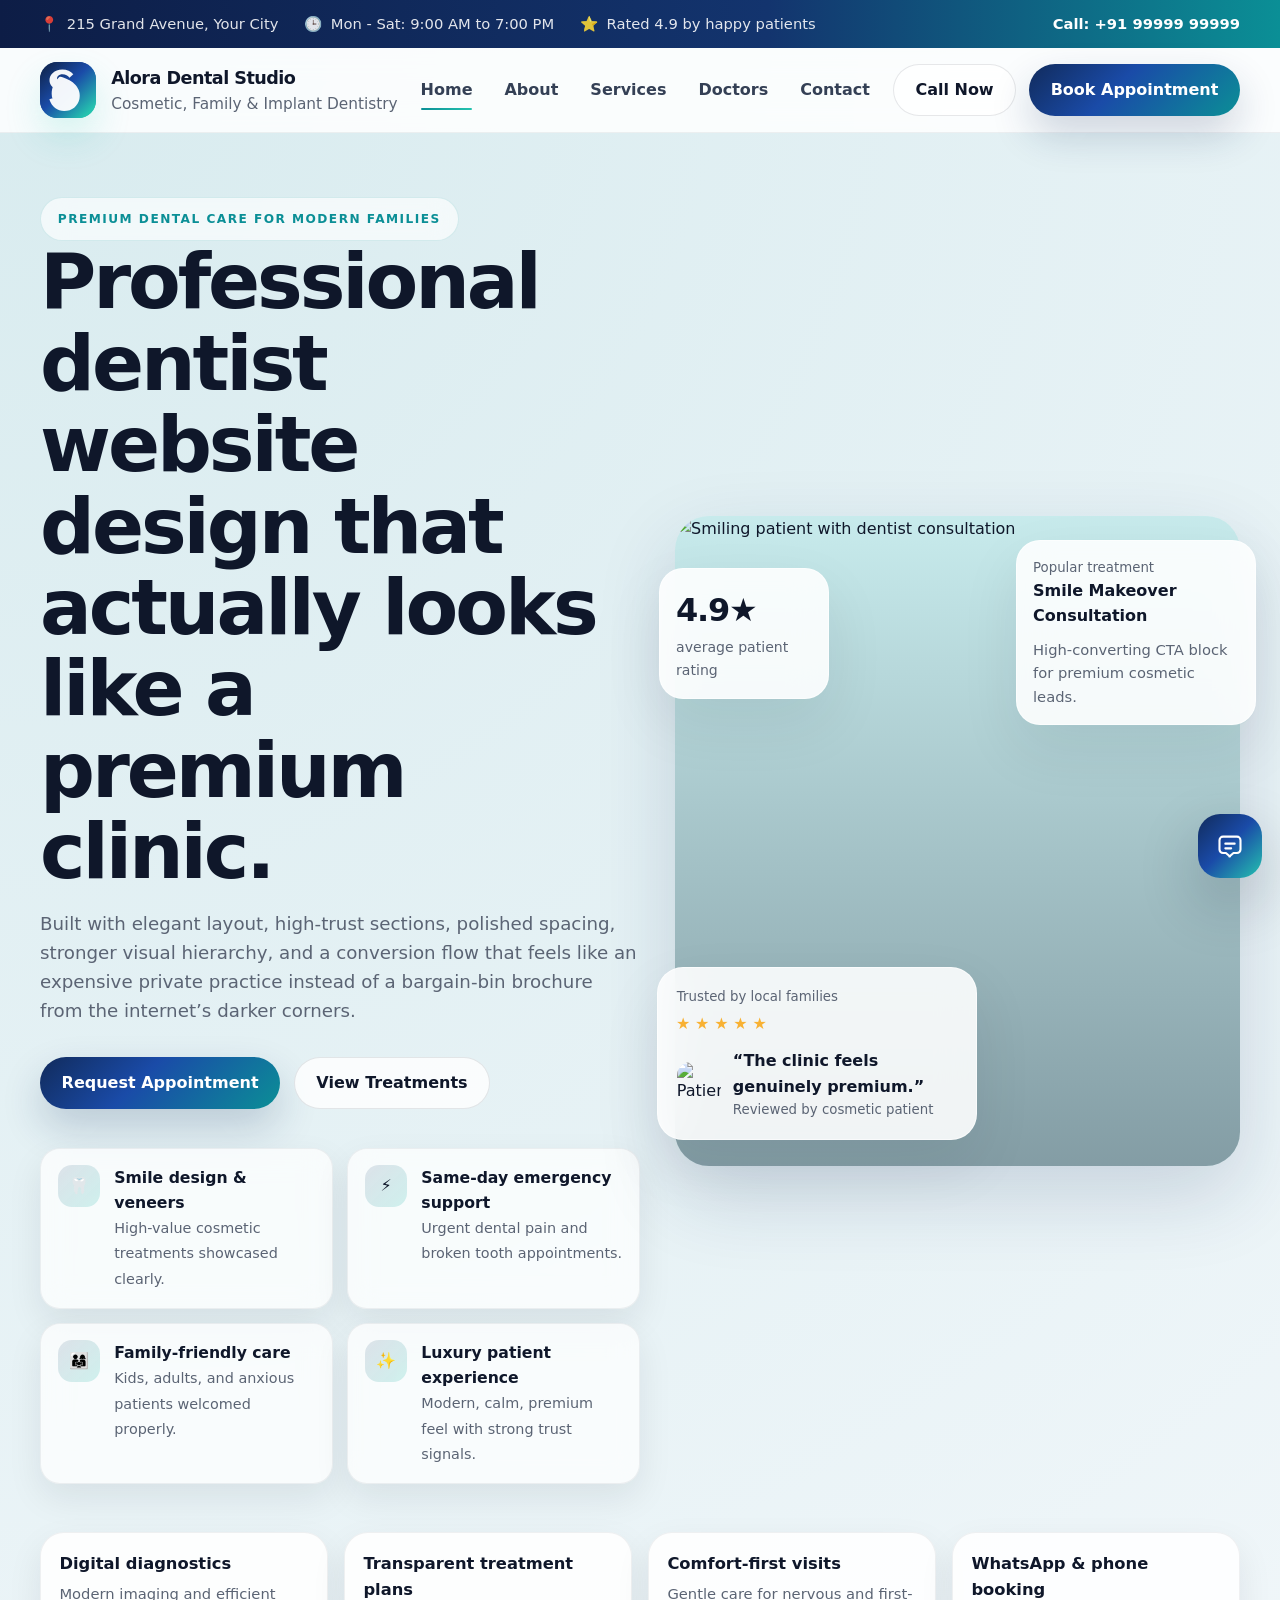
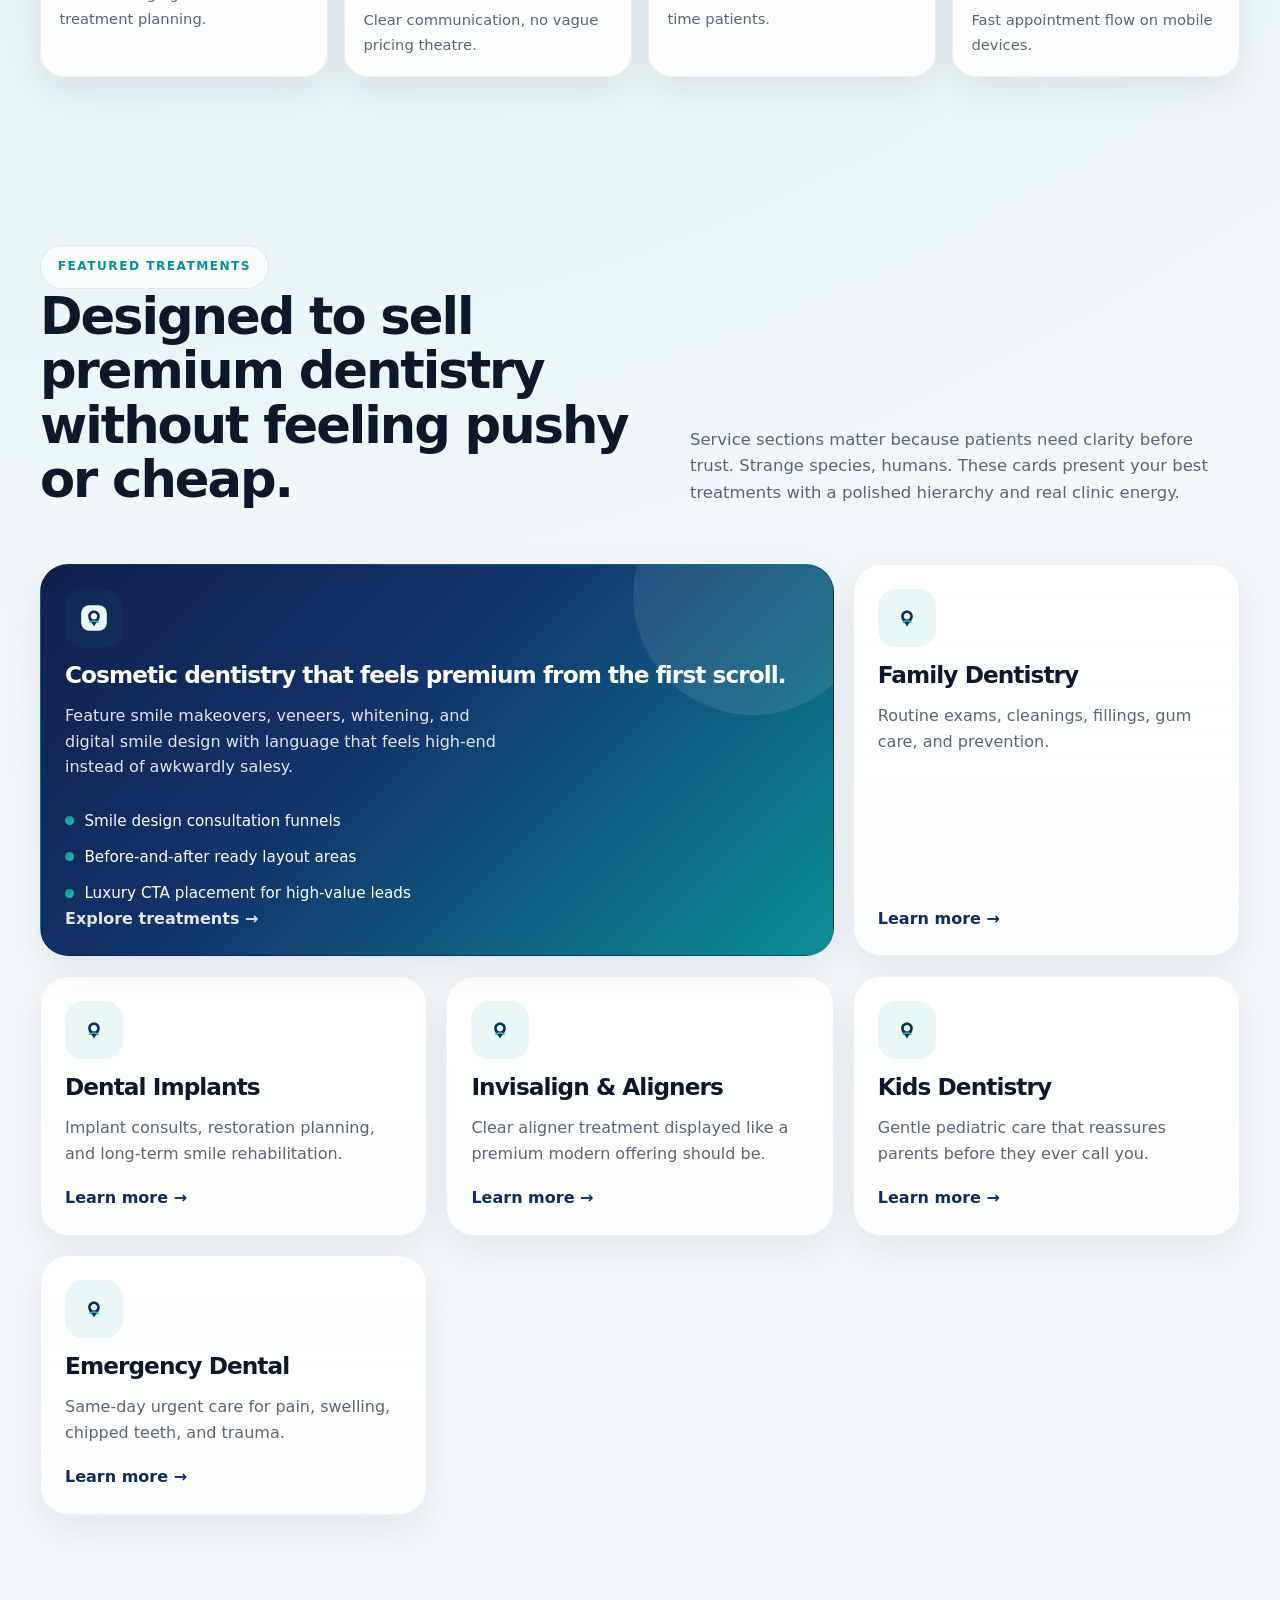
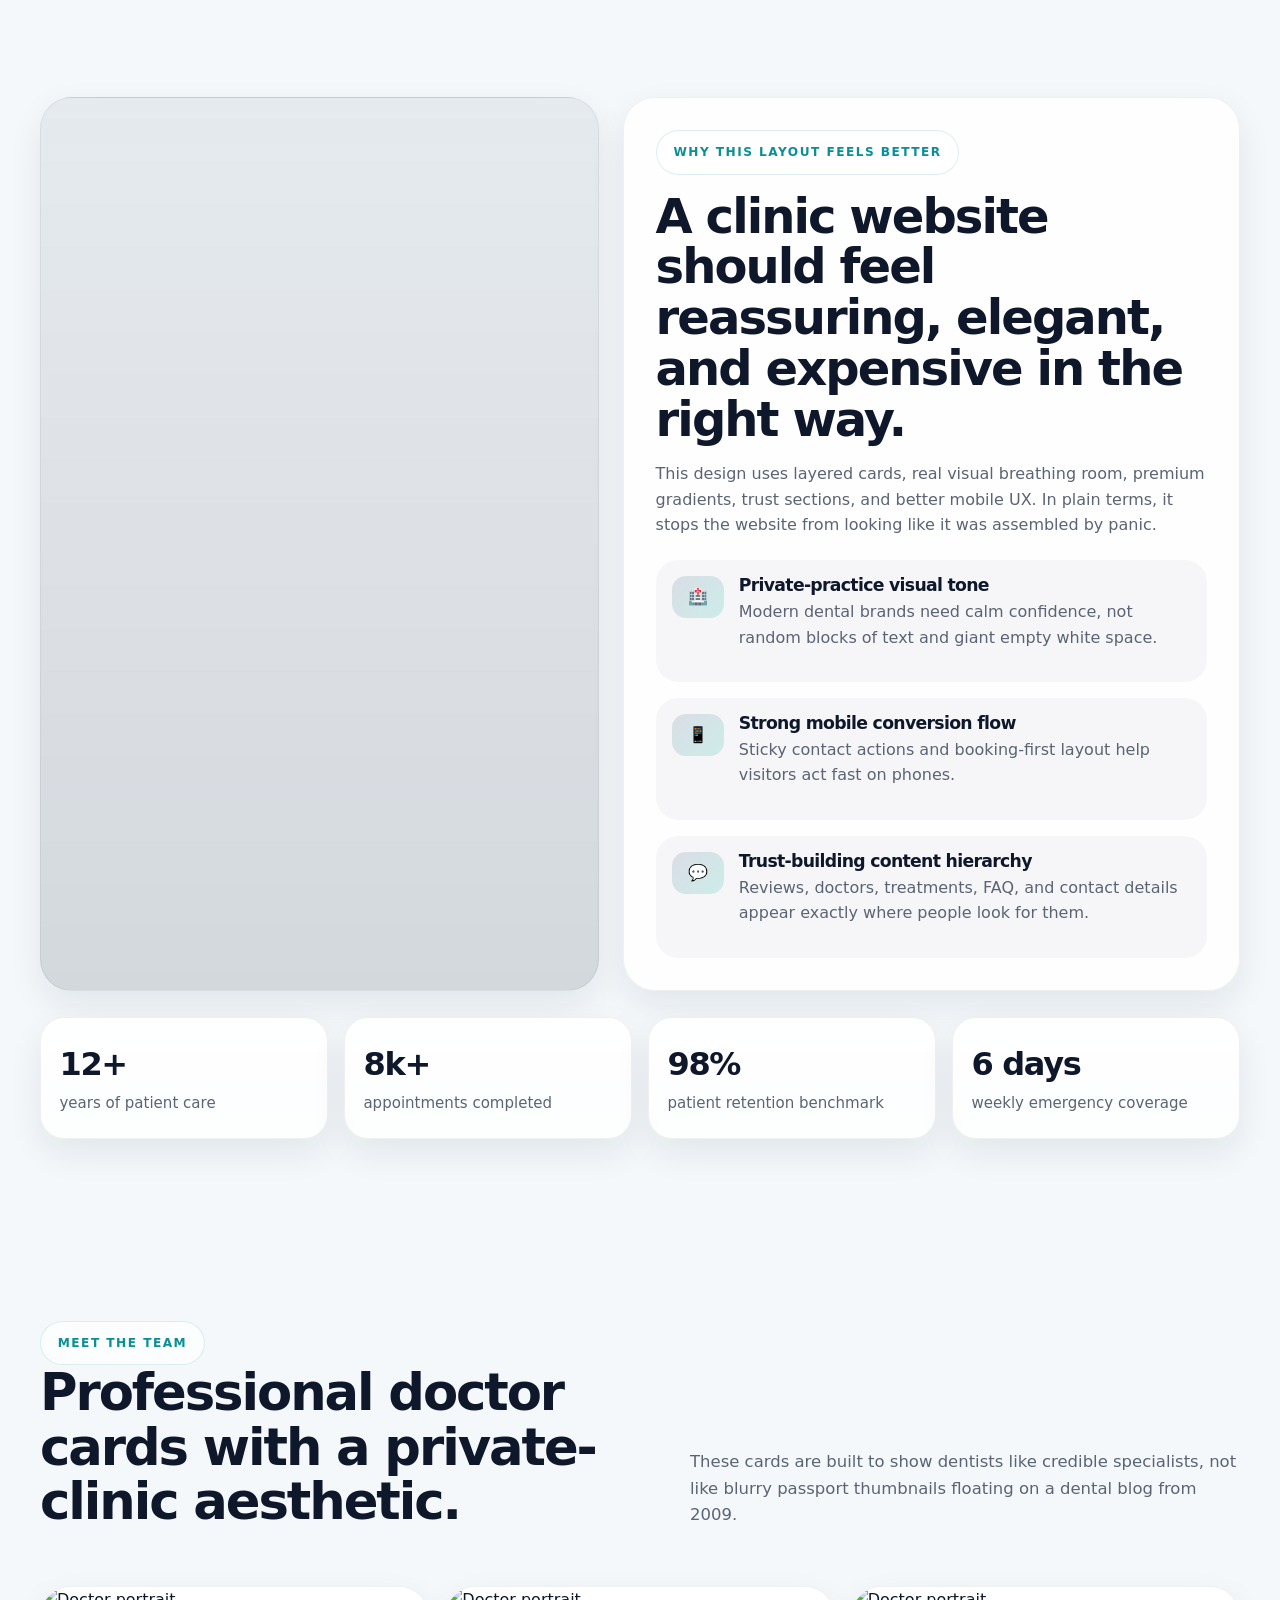
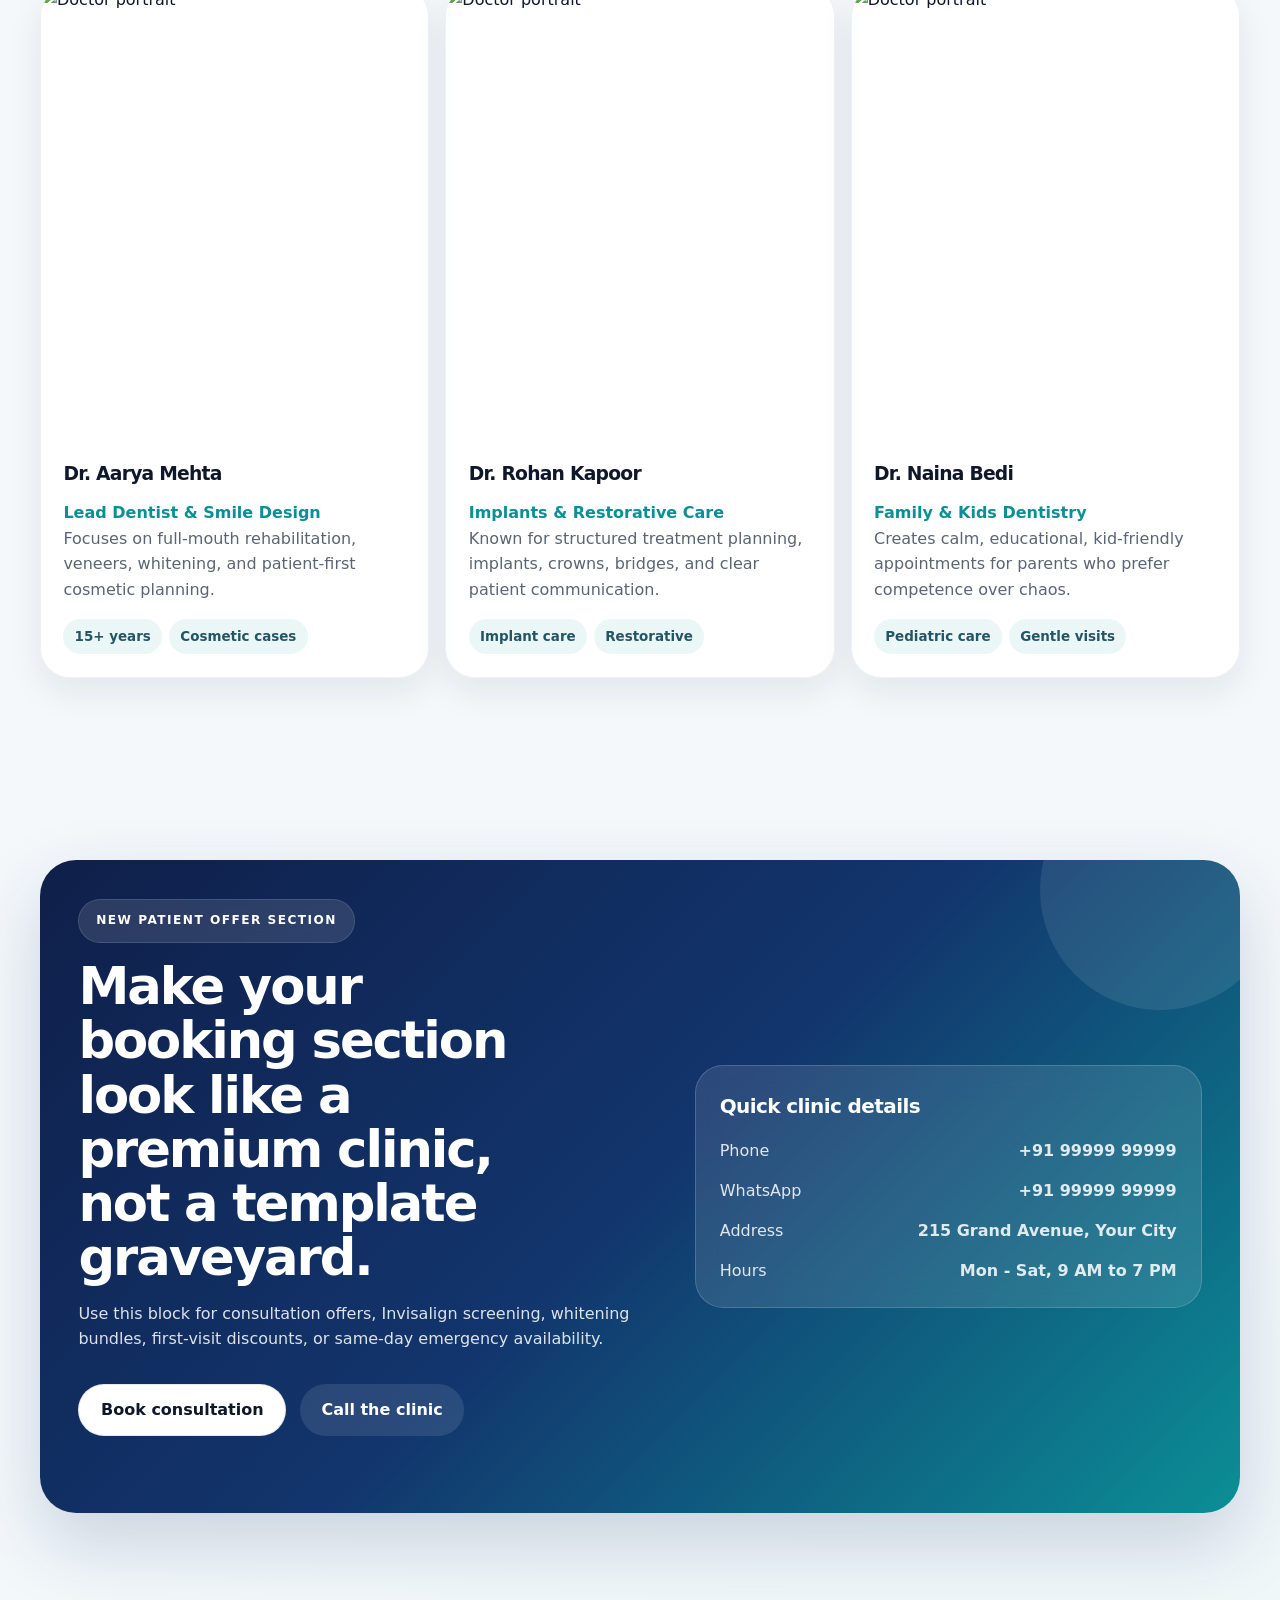
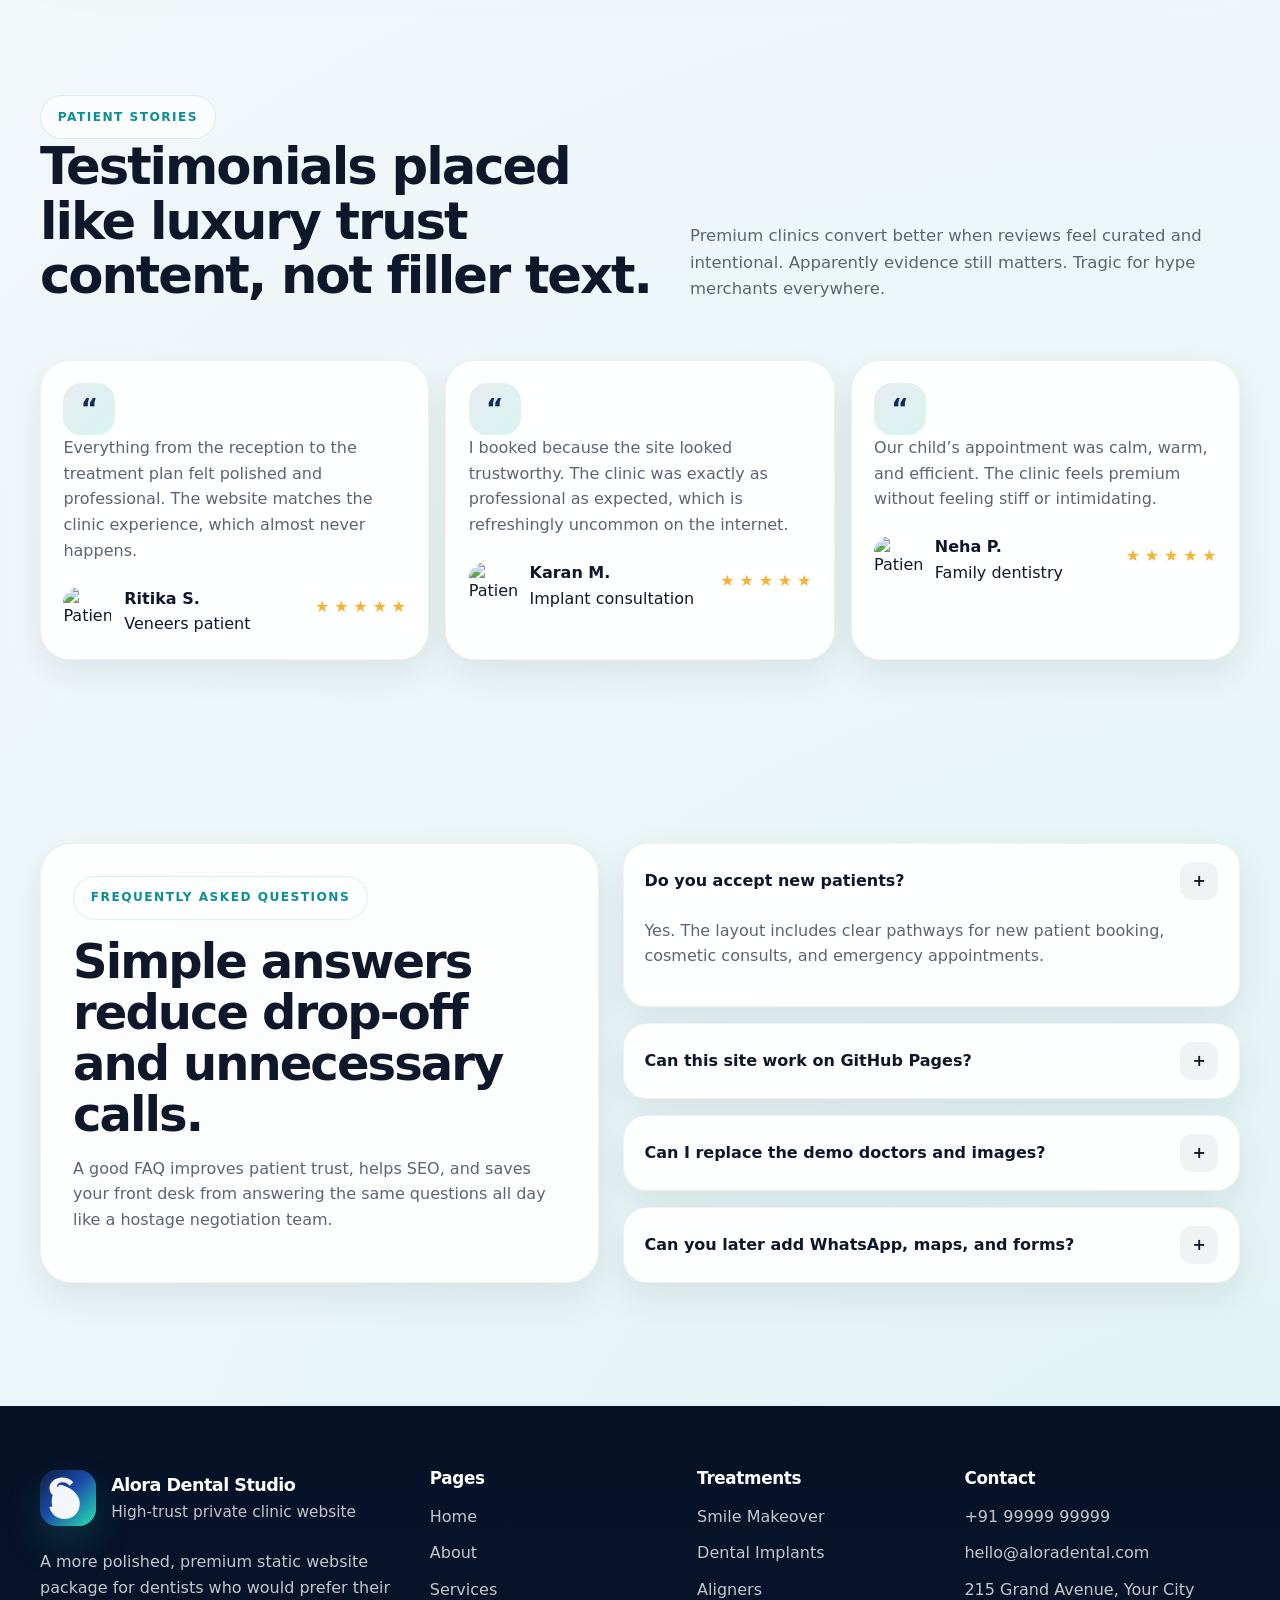
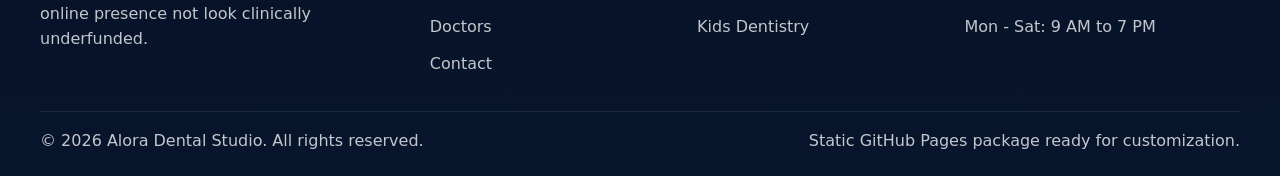
==== commit 1d7b0717: "Update CHATBOT_API_URL to new endpoint" ====
--- a/index.html
+++ b/index.html
@@ -480,7 +480,7 @@
   </div>
 
   <script>
-    window.CHATBOT_API_URL = "https://YOUR-RENDER-APP.onrender.com/chat";
+    window.CHATBOT_API_URL = "https://clinic-website-1-evbk.onrender.com/chat";
   </script>
   <script src="assets/js/chat.js"></script>
 
--- a/assets/css/style.css
+++ b/assets/css/style.css
@@ -1,449 +1,877 @@
 :root {
-  --bg: #f5fbff;
+  --bg: #f4f8fb;
   --surface: #ffffff;
-  --surface-soft: #eff8ff;
+  --surface-2: #eef6fb;
+  --surface-3: #0f172a;
   --text: #0f172a;
   --muted: #5b6474;
-  --line: rgba(15, 23, 42, 0.08);
-  --primary: #0ea5e9;
-  --primary-dark: #0369a1;
-  --accent: #10b981;
-  --accent-dark: #059669;
-  --dark: #0f172a;
-  --radius: 24px;
+  --line: rgba(15, 23, 42, 0.09);
+  --brand: #0b8f96;
+  --brand-2: #25c3af;
+  --accent: #112b5c;
+  --accent-soft: #dce8ff;
+  --success: #34b27b;
+  --warning: #f59e0b;
+  --shadow: 0 24px 60px rgba(15, 23, 42, 0.08);
+  --shadow-soft: 0 14px 35px rgba(15, 23, 42, 0.08);
+  --radius: 26px;
   --radius-sm: 18px;
-  --shadow: 0 18px 50px rgba(15, 23, 42, 0.08);
-  --shadow-soft: 0 10px 30px rgba(15, 23, 42, 0.05);
-  --container: 1180px;
+  --container: 1200px;
 }
 
 * { box-sizing: border-box; }
 html { scroll-behavior: smooth; }
 body {
   margin: 0;
-  font-family: 'Inter', system-ui, sans-serif;
+  font-family: "Plus Jakarta Sans", Inter, system-ui, -apple-system, BlinkMacSystemFont, "Segoe UI", sans-serif;
   color: var(--text);
   background:
-    radial-gradient(circle at top left, rgba(14,165,233,0.12), transparent 34%),
-    radial-gradient(circle at bottom right, rgba(16,185,129,0.14), transparent 28%),
-    #ffffff;
+    radial-gradient(circle at top left, rgba(11, 143, 150, 0.12), transparent 30%),
+    radial-gradient(circle at bottom right, rgba(37, 195, 175, 0.1), transparent 28%),
+    var(--bg);
   line-height: 1.6;
 }
 img { max-width: 100%; display: block; }
 a { color: inherit; text-decoration: none; }
-p { color: var(--muted); margin: 0 0 1rem; }
-h1,h2,h3,h4 { margin: 0 0 1rem; line-height: 1.15; letter-spacing: -0.02em; }
-.container { width: min(var(--container), calc(100% - 32px)); margin: 0 auto; }
-.narrow { max-width: 760px; }
+p { margin: 0 0 1rem; color: var(--muted); }
+h1, h2, h3, h4, h5 { margin: 0 0 1rem; line-height: 1.06; letter-spacing: -0.04em; }
+ul { margin: 0; padding: 0; list-style: none; }
+input, textarea, select, button { font: inherit; }
+button { cursor: pointer; }
+
+.container {
+  width: min(calc(100% - 2rem), var(--container));
+  margin: 0 auto;
+}
+
+.eyebrow {
+  display: inline-flex;
+  align-items: center;
+  gap: .6rem;
+  padding: .72rem 1.05rem;
+  border-radius: 999px;
+  border: 1px solid rgba(11, 143, 150, 0.14);
+  background: rgba(255,255,255,0.65);
+  color: var(--brand);
+  font-weight: 700;
+  letter-spacing: 0.12em;
+  text-transform: uppercase;
+  font-size: .76rem;
+  backdrop-filter: blur(14px);
+}
+
+.section {
+  padding: 5.7rem 0;
+}
+
+.section-head {
+  display: flex;
+  justify-content: space-between;
+  align-items: end;
+  gap: 2rem;
+  margin-bottom: 2.6rem;
+}
+.section-head h2 {
+  font-size: clamp(2rem, 4vw, 3.35rem);
+  max-width: 720px;
+}
+.section-head p {
+  max-width: 550px;
+  font-size: 1.03rem;
+}
 
 .topbar {
-  background: linear-gradient(90deg, #0f172a, #083344);
-  color: #e2e8f0;
+  background: linear-gradient(90deg, #0d1d46 0%, #13346e 60%, #0b8f96 100%);
+  color: rgba(255,255,255,0.88);
   font-size: 0.92rem;
 }
 .topbar-inner {
-  padding: 0.8rem 0;
+  min-height: 48px;
   display: flex;
   align-items: center;
   justify-content: space-between;
   gap: 1rem;
 }
-.topbar-links { display: flex; gap: 1rem; flex-wrap: wrap; }
-
-.site-header {
+.topbar-list {
+  display: flex;
+  align-items: center;
+  flex-wrap: wrap;
+  gap: 1rem 1.6rem;
+}
+.topbar-list li,
+.mini-inline {
+  display: inline-flex;
+  align-items: center;
+  gap: .55rem;
+}
+.topbar .cta-link {
+  color: #fff;
+  font-weight: 700;
+}
+
+.header {
   position: sticky;
   top: 0;
-  z-index: 50;
-  background: rgba(255,255,255,0.85);
-  backdrop-filter: blur(16px);
-  border-bottom: 1px solid var(--line);
-}
-.nav-wrap {
+  z-index: 60;
+  backdrop-filter: blur(14px);
+  background: rgba(255,255,255,0.84);
+  border-bottom: 1px solid rgba(15, 23, 42, 0.06);
+}
+.header-inner {
+  min-height: 84px;
   display: flex;
   align-items: center;
   justify-content: space-between;
   gap: 1rem;
-  min-height: 82px;
 }
 .brand {
   display: inline-flex;
   align-items: center;
-  gap: 0.9rem;
-}
-.brand strong { display: block; font-size: 1.05rem; }
-.brand small { display: block; color: var(--muted); font-size: 0.78rem; }
+  gap: .95rem;
+  min-width: 0;
+}
 .brand-mark {
-  width: 50px;
-  height: 50px;
+  width: 56px;
+  height: 56px;
+  border-radius: 18px;
+  background: linear-gradient(135deg, var(--accent), #1a4ba8 45%, var(--brand-2));
+  box-shadow: 0 18px 36px rgba(37, 195, 175, 0.18);
   display: grid;
   place-items: center;
-  border-radius: 18px;
   color: #fff;
   font-weight: 800;
+  font-size: 1.3rem;
+}
+.brand-copy strong {
+  display: block;
+  font-size: 1.1rem;
   letter-spacing: -0.03em;
-  background: linear-gradient(135deg, var(--primary), var(--accent));
-  box-shadow: 0 14px 24px rgba(14,165,233,0.22);
-}
-.main-nav {
-  display: flex;
-  align-items: center;
-  gap: 1.4rem;
-}
-.main-nav a {
+}
+.brand-copy span {
+  display: block;
+  color: var(--muted);
+  font-size: 0.96rem;
+}
+.nav {
+  display: flex;
+  align-items: center;
+  gap: 2rem;
+}
+.nav a {
   font-weight: 600;
-  color: #334155;
+  color: #344055;
   position: relative;
 }
-.main-nav a.active,
-.main-nav a:hover { color: var(--dark); }
-.main-nav a.active::after,
-.main-nav a:hover::after {
+.nav a::after {
   content: "";
   position: absolute;
   left: 0;
-  right: 0;
-  bottom: -0.45rem;
+  bottom: -.45rem;
+  width: 100%;
   height: 2px;
-  background: linear-gradient(90deg, var(--primary), var(--accent));
   border-radius: 999px;
-}
-.menu-toggle {
+  background: linear-gradient(90deg, var(--brand), var(--brand-2));
+  transform: scaleX(0);
+  transform-origin: left;
+  transition: transform .28s ease;
+}
+.nav a:hover::after,
+.nav a.active::after { transform: scaleX(1); }
+.header-actions {
+  display: flex;
+  align-items: center;
+  gap: .8rem;
+}
+.mobile-toggle {
   display: none;
+  width: 50px;
+  height: 50px;
+  border-radius: 16px;
   border: 1px solid var(--line);
-  background: #fff;
-  width: 46px;
-  height: 46px;
+  background: rgba(255,255,255,0.9);
+  box-shadow: var(--shadow-soft);
+}
+.mobile-toggle span,
+.mobile-toggle::before,
+.mobile-toggle::after {
+  content: "";
+  display: block;
+  width: 22px;
+  height: 2.5px;
+  background: var(--text);
+  border-radius: 999px;
+  margin: 0 auto;
+  transition: .25s ease;
+}
+.mobile-toggle span { margin: 6px auto; }
+.mobile-toggle.active::before { transform: translateY(8px) rotate(45deg); }
+.mobile-toggle.active span { opacity: 0; }
+.mobile-toggle.active::after { transform: translateY(-8px) rotate(-45deg); }
+.mobile-panel {
+  display: none;
+  padding: 0 0 1rem;
+}
+.mobile-card {
+  background: rgba(255,255,255,0.96);
+  border: 1px solid rgba(15, 23, 42, 0.08);
+  border-radius: 24px;
+  box-shadow: var(--shadow);
+  padding: 1rem;
+}
+.mobile-links { display: grid; gap: .4rem; }
+.mobile-links a {
+  padding: .95rem 1rem;
   border-radius: 16px;
-  font-size: 1.2rem;
-}
-.btn {
+  font-weight: 600;
+  color: #334155;
+}
+.mobile-links a:hover { background: var(--surface-2); }
+
+.btn,
+.btn-outline,
+.btn-ghost {
   display: inline-flex;
   align-items: center;
   justify-content: center;
-  gap: 0.5rem;
-  padding: 0.9rem 1.4rem;
+  gap: .7rem;
+  min-height: 52px;
+  padding: 0 1.35rem;
   border-radius: 999px;
   font-weight: 700;
-  border: 1px solid transparent;
-  transition: 0.25s ease;
-}
-.btn:hover { transform: translateY(-1px); }
-.btn-dark {
-  background: var(--dark);
+  border: none;
+  transition: transform .22s ease, box-shadow .22s ease, background .22s ease;
+}
+.btn:hover,
+.btn-outline:hover,
+.btn-ghost:hover { transform: translateY(-1px); }
+.btn {
+  background: linear-gradient(135deg, var(--accent) 0%, #1a4ba8 42%, var(--brand) 100%);
+  color: white;
+  box-shadow: 0 18px 40px rgba(17, 43, 92, 0.2);
+}
+.btn-outline {
+  background: rgba(255,255,255,0.8);
+  color: var(--text);
+  border: 1px solid rgba(15, 23, 42, 0.1);
+}
+.btn-ghost {
+  background: rgba(15, 23, 42, 0.04);
+  color: var(--text);
+}
+.btn.full { width: 100%; }
+
+.hero {
+  padding: 2rem 0 4.8rem;
+}
+.hero-shell {
+  display: grid;
+  grid-template-columns: 1.03fr 0.97fr;
+  gap: 2.2rem;
+  align-items: center;
+}
+.hero-copy {
+  padding: 2rem 0;
+}
+.hero-copy h1 {
+  font-size: clamp(3rem, 6vw, 5.35rem);
+  max-width: 720px;
+}
+.hero-copy p {
+  font-size: 1.14rem;
+  max-width: 660px;
+  margin-bottom: 1.55rem;
+}
+.hero-cta {
+  display: flex;
+  flex-wrap: wrap;
+  gap: .85rem;
+  margin: 2rem 0 2.4rem;
+}
+.hero-points {
+  display: grid;
+  grid-template-columns: repeat(2, minmax(0, 1fr));
+  gap: .9rem;
+}
+.hero-point,
+.pill-chip {
+  background: rgba(255,255,255,0.72);
+  border: 1px solid rgba(15, 23, 42, 0.06);
+  box-shadow: var(--shadow-soft);
+  backdrop-filter: blur(14px);
+}
+.hero-point {
+  border-radius: 20px;
+  padding: 1rem 1rem 1rem 1.1rem;
+  display: flex;
+  gap: .85rem;
+  align-items: start;
+}
+.hero-point strong { display: block; font-size: .98rem; }
+.hero-point span { color: var(--muted); font-size: .9rem; }
+.icon-badge {
+  flex: 0 0 42px;
+  height: 42px;
+  border-radius: 14px;
+  display: grid;
+  place-items: center;
+  background: linear-gradient(135deg, rgba(17, 43, 92, 0.12), rgba(37, 195, 175, 0.2));
+}
+.icon-badge svg { width: 18px; height: 18px; }
+
+.hero-visual {
+  position: relative;
+  min-height: 650px;
+}
+.visual-main {
+  position: absolute;
+  inset: 0;
+  border-radius: 34px;
+  overflow: hidden;
+  box-shadow: 0 30px 80px rgba(17, 43, 92, 0.16);
+  background: #cbeff0;
+}
+.visual-main img {
+  width: 100%;
+  height: 100%;
+  object-fit: cover;
+}
+.visual-main::after {
+  content: "";
+  position: absolute;
+  inset: 0;
+  background: linear-gradient(180deg, rgba(15,23,42,0.02) 0%, rgba(15,23,42,0.38) 100%);
+}
+.visual-card,
+.visual-card-2,
+.metrics-card {
+  position: absolute;
+  background: rgba(255,255,255,0.88);
+  border: 1px solid rgba(255,255,255,0.6);
+  box-shadow: var(--shadow);
+  backdrop-filter: blur(18px);
+}
+.visual-card {
+  left: -1.1rem;
+  bottom: 1.6rem;
+  width: 320px;
+  border-radius: 26px;
+  padding: 1.15rem;
+}
+.visual-card-2 {
+  right: -1rem;
+  top: 1.5rem;
+  width: 240px;
+  border-radius: 24px;
+  padding: 1rem;
+}
+.metrics-card {
+  top: 3.3rem;
+  left: -1rem;
+  width: 170px;
+  border-radius: 24px;
+  padding: 1rem;
+}
+.metric-number { font-size: 2rem; font-weight: 800; letter-spacing: -0.04em; }
+.metric-label { font-size: .88rem; color: var(--muted); }
+.rating {
+  display: flex;
+  gap: .3rem;
+  color: #f8b133;
+  font-size: 1rem;
+  margin: .2rem 0 .75rem;
+}
+.mini-stack {
+  display: flex;
+  align-items: center;
+  gap: .75rem;
+}
+.mini-avatar {
+  width: 44px; height: 44px; border-radius: 14px; object-fit: cover;
+}
+.visual-card small,
+.visual-card-2 small { color: var(--muted); display: block; }
+.visual-card strong,
+.visual-card-2 strong { display: block; font-size: 1rem; }
+
+.trustbar {
+  margin-top: 1rem;
+}
+.trust-grid {
+  display: grid;
+  grid-template-columns: repeat(4, minmax(0, 1fr));
+  gap: 1rem;
+}
+.trust-card {
+  background: rgba(255,255,255,0.88);
+  border: 1px solid rgba(15,23,42,0.06);
+  border-radius: 24px;
+  padding: 1.1rem 1.15rem;
+  box-shadow: var(--shadow-soft);
+}
+.trust-card strong { display: block; margin-bottom: .25rem; font-size: 1.02rem; }
+.trust-card span { color: var(--muted); font-size: .92rem; }
+
+.services-grid {
+  display: grid;
+  grid-template-columns: repeat(12, minmax(0, 1fr));
+  gap: 1.2rem;
+}
+.service-card {
+  grid-column: span 4;
+  background: linear-gradient(180deg, rgba(255,255,255,0.95), rgba(255,255,255,0.82));
+  border: 1px solid rgba(15,23,42,0.06);
+  border-radius: 28px;
+  padding: 1.5rem;
+  box-shadow: var(--shadow-soft);
+  display: flex;
+  flex-direction: column;
+  min-height: 260px;
+}
+.service-card.featured {
+  grid-column: span 8;
+  min-height: 300px;
+  background: linear-gradient(135deg, #0f1f49, #12356d 44%, #0b8f96);
   color: #fff;
-  box-shadow: var(--shadow-soft);
-}
-.btn-light {
+  position: relative;
+  overflow: hidden;
+}
+.service-card.featured p,
+.service-card.featured .card-link { color: rgba(255,255,255,0.88); }
+.service-card.featured::before,
+.cta-banner::before {
+  content: "";
+  position: absolute;
+  width: 240px; height: 240px;
+  border-radius: 999px;
+  background: rgba(255,255,255,0.09);
+  top: -90px; right: -40px;
+}
+.service-icon {
+  width: 58px;
+  height: 58px;
+  border-radius: 18px;
+  display: grid;
+  place-items: center;
+  background: rgba(11, 143, 150, 0.08);
+}
+.service-icon img { width: 28px; height: 28px; }
+.service-card h3 {
+  margin-top: 1rem;
+  font-size: 1.45rem;
+}
+.service-card p { max-width: 44ch; }
+.card-link {
+  margin-top: auto;
+  display: inline-flex;
+  align-items: center;
+  gap: .45rem;
+  font-weight: 700;
+  color: var(--accent);
+}
+.service-bullets {
+  display: grid;
+  gap: .75rem;
+  margin-top: .8rem;
+}
+.service-bullets li {
+  display: flex;
+  align-items: start;
+  gap: .65rem;
+  font-size: .95rem;
+}
+.dot {
+  width: 9px; height: 9px; border-radius: 999px; margin-top: .45rem;
+  background: linear-gradient(135deg, var(--brand), var(--brand-2));
+  flex: 0 0 9px;
+}
+
+.split {
+  display: grid;
+  grid-template-columns: .95fr 1.05fr;
+  gap: 1.5rem;
+  align-items: stretch;
+}
+.panel {
+  background: rgba(255,255,255,0.86);
+  border: 1px solid rgba(15,23,42,0.06);
+  border-radius: 32px;
+  box-shadow: var(--shadow-soft);
+  overflow: hidden;
+}
+.panel.pad { padding: 2rem; }
+.about-image {
+  min-height: 100%;
+  background: linear-gradient(180deg, rgba(15,23,42,0.06), rgba(15,23,42,0.14)),
+    url('https://images.unsplash.com/photo-1629909613654-28e377c37b09?auto=format&fit=crop&w=1200&q=80') center/cover no-repeat;
+}
+.feature-list { display: grid; gap: 1rem; margin-top: 1.4rem; }
+.feature-item {
+  display: grid;
+  grid-template-columns: 52px 1fr;
+  gap: .95rem;
+  align-items: start;
+  padding: 1rem;
+  border-radius: 22px;
+  background: rgba(15,23,42,0.03);
+}
+.feature-item h4 { font-size: 1.08rem; margin: 0 0 .28rem; }
+
+.stats {
+  display: grid;
+  grid-template-columns: repeat(4, minmax(0, 1fr));
+  gap: 1rem;
+  margin-top: 1.6rem;
+}
+.stat {
+  border-radius: 24px;
+  background: linear-gradient(180deg, rgba(255,255,255,0.92), rgba(255,255,255,0.76));
+  border: 1px solid rgba(15,23,42,0.06);
+  box-shadow: var(--shadow-soft);
+  padding: 1.35rem 1.15rem;
+}
+.stat strong {
+  display: block;
+  font-size: 2rem;
+  letter-spacing: -0.04em;
+}
+.stat span { color: var(--muted); font-size: .94rem; }
+
+.team-grid,
+.testimonials-grid,
+.blog-grid,
+.locations-grid {
+  display: grid;
+  gap: 1rem;
+}
+.team-grid { grid-template-columns: repeat(3, minmax(0, 1fr)); }
+.testimonials-grid { grid-template-columns: repeat(3, minmax(0, 1fr)); }
+.blog-grid { grid-template-columns: repeat(3, minmax(0, 1fr)); }
+.locations-grid { grid-template-columns: repeat(3, minmax(0, 1fr)); }
+
+.team-card,
+.testimonial,
+.blog-card,
+.location-card {
+  background: rgba(255,255,255,0.92);
+  border: 1px solid rgba(15,23,42,0.06);
+  border-radius: 30px;
+  overflow: hidden;
+  box-shadow: var(--shadow-soft);
+}
+.team-photo {
+  aspect-ratio: 4 / 4.7;
+  overflow: hidden;
+}
+.team-photo img { width: 100%; height: 100%; object-fit: cover; }
+.team-body,
+.testimonial-body,
+.blog-body,
+.location-body { padding: 1.4rem; }
+.role { color: var(--brand); font-weight: 700; }
+.badges { display: flex; flex-wrap: wrap; gap: .45rem; margin-top: .8rem; }
+.badge {
+  padding: .45rem .7rem;
+  border-radius: 999px;
+  background: rgba(11, 143, 150, 0.08);
+  color: #235564;
+  font-size: .84rem;
+  font-weight: 700;
+}
+
+.quote-mark {
+  width: 52px; height: 52px; border-radius: 18px; display: grid; place-items: center;
+  background: linear-gradient(135deg, rgba(17, 43, 92, 0.09), rgba(37, 195, 175, 0.18));
+  font-size: 1.65rem;
+  font-weight: 800;
+  color: var(--accent);
+}
+.testimonial-footer { display: flex; align-items: center; justify-content: space-between; gap: .7rem; margin-top: 1.4rem; }
+.mini-user { display: flex; align-items: center; gap: .8rem; }
+.mini-user img { width: 48px; height: 48px; border-radius: 16px; object-fit: cover; }
+
+.cta-banner {
+  position: relative;
+  overflow: hidden;
+  border-radius: 36px;
+  padding: 2.4rem;
+  background: linear-gradient(135deg, #0f1f49 0%, #12356d 50%, #0b8f96 100%);
+  color: #fff;
+  box-shadow: 0 30px 75px rgba(17, 43, 92, 0.18);
+}
+.cta-grid {
+  display: grid;
+  grid-template-columns: 1fr .85fr;
+  gap: 1.25rem;
+  align-items: center;
+}
+.cta-banner p,
+.cta-banner li,
+.cta-banner small { color: rgba(255,255,255,0.86); }
+.cta-info {
+  border-radius: 28px;
+  padding: 1.5rem;
+  background: rgba(255,255,255,0.11);
+  backdrop-filter: blur(14px);
+  border: 1px solid rgba(255,255,255,0.16);
+}
+.info-lines { display: grid; gap: .9rem; margin-top: 1rem; }
+.info-lines li { display: flex; justify-content: space-between; gap: 1rem; }
+
+.faq-grid { display: grid; gap: 1rem; }
+.faq-item {
+  background: rgba(255,255,255,0.92);
+  border: 1px solid rgba(15,23,42,0.06);
+  border-radius: 24px;
+  overflow: hidden;
+  box-shadow: var(--shadow-soft);
+}
+.faq-question {
+  width: 100%;
+  min-height: 74px;
+  border: none;
+  background: transparent;
+  display: flex;
+  align-items: center;
+  justify-content: space-between;
+  gap: 1rem;
+  padding: 0 1.3rem;
+  font-weight: 700;
+  color: var(--text);
+  text-align: left;
+}
+.faq-answer {
+  display: none;
+  padding: 0 1.3rem 1.3rem;
+}
+.faq-item.open .faq-answer { display: block; }
+.faq-plus {
+  width: 38px;
+  height: 38px;
+  border-radius: 12px;
+  display: grid;
+  place-items: center;
+  background: rgba(15,23,42,0.05);
+  flex: 0 0 38px;
+}
+
+.contact-grid {
+  display: grid;
+  grid-template-columns: .88fr 1.12fr;
+  gap: 1.2rem;
+}
+.contact-cards { display: grid; gap: 1rem; }
+.contact-card {
+  background: rgba(255,255,255,0.9);
+  border: 1px solid rgba(15,23,42,0.06);
+  border-radius: 26px;
+  padding: 1.4rem;
+  box-shadow: var(--shadow-soft);
+}
+.form-card {
+  background: rgba(255,255,255,0.94);
+  border: 1px solid rgba(15,23,42,0.06);
+  border-radius: 32px;
+  box-shadow: var(--shadow);
+  padding: 1.6rem;
+}
+.form-grid {
+  display: grid;
+  grid-template-columns: repeat(2, minmax(0, 1fr));
+  gap: 1rem;
+}
+.field { display: grid; gap: .45rem; }
+.field label { font-size: .94rem; font-weight: 700; }
+.field input,
+.field select,
+.field textarea {
+  width: 100%;
+  min-height: 56px;
+  padding: 0 1rem;
+  border-radius: 18px;
+  border: 1px solid rgba(15,23,42,0.1);
   background: #fff;
   color: var(--text);
-  border-color: var(--line);
-}
-.full-width { width: 100%; }
-
-.hero-section { padding: 4rem 0 2.5rem; }
-.hero-grid {
-  display: grid;
-  grid-template-columns: 1.1fr 0.9fr;
-  gap: 2rem;
-  align-items: center;
-}
-.eyebrow {
-  display: inline-flex;
-  align-items: center;
-  border: 1px solid rgba(16,185,129,0.2);
-  background: rgba(16,185,129,0.08);
-  color: var(--accent-dark);
+  outline: none;
+}
+.field textarea { min-height: 160px; padding: 1rem; resize: vertical; }
+.field input:focus,
+.field select:focus,
+.field textarea:focus {
+  border-color: rgba(11, 143, 150, 0.45);
+  box-shadow: 0 0 0 4px rgba(37, 195, 175, 0.12);
+}
+.span-2 { grid-column: span 2; }
+
+.page-hero {
+  padding: 3rem 0 3rem;
+}
+.page-card {
+  border-radius: 34px;
+  background: linear-gradient(135deg, #0f1f49 0%, #12356d 48%, #0b8f96 100%);
+  color: #fff;
+  padding: 3rem;
+  overflow: hidden;
+  position: relative;
+  box-shadow: 0 30px 70px rgba(17, 43, 92, 0.16);
+}
+.page-card::before {
+  content: "";
+  position: absolute;
+  width: 320px; height: 320px;
   border-radius: 999px;
-  padding: 0.45rem 0.85rem;
-  font-weight: 700;
-  font-size: 0.76rem;
-  text-transform: uppercase;
-  letter-spacing: 0.16em;
-  margin-bottom: 1.2rem;
-}
-.hero-copy h1,
-.page-hero h1 { font-size: clamp(2.3rem, 4vw, 4.3rem); }
-.hero-copy p,
-.page-hero p { font-size: 1.04rem; max-width: 680px; }
-.hero-actions { display: flex; gap: 0.9rem; flex-wrap: wrap; margin: 1.7rem 0 1.4rem; }
-.feature-pills {
-  display: flex;
-  flex-wrap: wrap;
-  gap: 0.75rem;
-  margin-top: 1.4rem;
-}
-.feature-pills span {
-  background: #fff;
-  border: 1px solid var(--line);
-  box-shadow: var(--shadow-soft);
-  border-radius: 999px;
-  padding: 0.75rem 1rem;
-  font-weight: 600;
-  color: #334155;
-}
-.glass-card {
-  background: rgba(255,255,255,0.8);
-  border: 1px solid rgba(255,255,255,0.8);
-  box-shadow: var(--shadow);
-  backdrop-filter: blur(18px);
-  border-radius: 32px;
-  overflow: hidden;
-}
-.hero-card img { width: 100%; height: 320px; object-fit: cover; background: #dff7ff; }
-.hero-card-content { padding: 1.5rem; }
-.mini-badge {
-  display: inline-block;
-  font-size: 0.8rem;
-  font-weight: 700;
-  color: var(--primary-dark);
-  background: rgba(14,165,233,0.08);
-  padding: 0.45rem 0.75rem;
-  border-radius: 999px;
-  margin-bottom: 0.9rem;
-}
-.mini-list { margin: 1rem 0 0; padding-left: 1rem; color: var(--muted); }
-.mini-list li { margin-bottom: 0.45rem; }
-
-.stats-section { padding: 1rem 0 3rem; }
-.stats-grid,
-.card-grid-three,
-.service-grid,
-.doctor-grid,
-.testimonial-grid,
-.footer-grid,
-.contact-layout {
-  display: grid;
-  gap: 1.25rem;
-}
-.stats-grid { grid-template-columns: repeat(4, 1fr); }
-.stat-card,
-.service-card,
-.info-card,
-.testimonial-card,
-.doctor-card,
-.contact-form,
-.contact-details article,
-.faq-item,
-.cta-box {
-  background: var(--surface);
-  border: 1px solid var(--line);
-  border-radius: var(--radius);
-  box-shadow: var(--shadow-soft);
-}
-.stat-card {
-  padding: 1.5rem;
-  text-align: center;
-}
-.stat-card h3 { font-size: 2rem; margin-bottom: 0.25rem; }
-
-.section { padding: 5.5rem 0; }
-.section-alt { background: linear-gradient(180deg, rgba(239,248,255,0.65), rgba(255,255,255,0.9)); }
-.section-head { margin-bottom: 2.2rem; max-width: 720px; }
-.section-head h2 { font-size: clamp(1.9rem, 3vw, 3rem); }
-.section-head.center, .section-head.light { text-align: center; margin-left: auto; margin-right: auto; }
-.section-head.light h2, .section-head.light p { color: #fff; }
-.section-head.light .eyebrow { background: rgba(255,255,255,0.12); border-color: rgba(255,255,255,0.18); color: #d1fae5; }
-.service-grid { grid-template-columns: repeat(3, 1fr); }
-.service-card, .info-card { padding: 1.6rem; }
-.service-card h3 { margin-top: 1rem; }
-.icon-box {
-  width: 56px;
-  height: 56px;
-  display: grid;
-  place-items: center;
-  font-size: 1.5rem;
-  border-radius: 18px;
-  background: linear-gradient(135deg, rgba(14,165,233,0.12), rgba(16,185,129,0.12));
-}
-.detailed { min-height: 220px; }
-.split-layout {
-  display: grid;
-  grid-template-columns: 1fr 1fr;
-  gap: 2rem;
-  align-items: center;
-}
-.image-panel {
-  background: linear-gradient(135deg, rgba(14,165,233,0.08), rgba(16,185,129,0.12));
-  border-radius: 32px;
-  border: 1px solid var(--line);
-  padding: 1rem;
-  box-shadow: var(--shadow-soft);
-}
-.check-list {
-  list-style: none;
-  padding: 0;
-  margin: 1.5rem 0;
-}
-.check-list li {
-  padding-left: 1.8rem;
-  position: relative;
-  margin-bottom: 0.8rem;
-  font-weight: 600;
-  color: #334155;
-}
-.check-list li::before {
-  content: "✓";
-  position: absolute;
-  left: 0;
-  top: 0;
-  color: var(--accent-dark);
-  font-weight: 800;
-}
-.text-link { color: var(--primary-dark); font-weight: 700; }
-.doctor-grid { grid-template-columns: repeat(3, 1fr); }
-.doctor-card { overflow: hidden; }
-.doctor-card img {
-  width: 100%;
-  height: 310px;
-  object-fit: cover;
-  background: linear-gradient(135deg, #dff7ff, #eafdf5);
-}
-.doctor-card.tall img { height: 360px; }
-.doctor-info { padding: 1.25rem; }
-.doctor-info h3 { margin-bottom: 0.35rem; }
-.doctor-info p { margin-bottom: 0.25rem; color: var(--accent-dark); font-weight: 700; }
-.doctor-info span { color: var(--muted); font-size: 0.95rem; }
-
-.testimonials-section {
-  background: linear-gradient(135deg, #0f172a, #083344 70%, #0b3b4d);
-}
-.testimonial-grid { grid-template-columns: repeat(3, 1fr); }
-.testimonial-card {
-  padding: 1.6rem;
+  right: -90px; top: -120px;
   background: rgba(255,255,255,0.08);
-  border-color: rgba(255,255,255,0.1);
-  color: #f8fafc;
-}
-.testimonial-card p, .testimonial-card span { color: rgba(248,250,252,0.8); }
-
-.faq-list { display: grid; gap: 1rem; }
-.faq-item { overflow: hidden; }
-.faq-question {
-  width: 100%;
-  text-align: left;
-  background: transparent;
-  border: 0;
-  padding: 1.2rem 1.4rem;
-  font: inherit;
-  font-weight: 700;
-  cursor: pointer;
-  position: relative;
-}
-.faq-question::after {
-  content: "+";
-  position: absolute;
-  right: 1.4rem;
-  top: 50%;
-  transform: translateY(-50%);
-  font-size: 1.25rem;
-  color: var(--muted);
-}
-.faq-item.active .faq-question::after { content: "−"; }
-.faq-answer {
-  max-height: 0;
-  overflow: hidden;
-  transition: max-height 0.28s ease;
-}
-.faq-item.active .faq-answer { max-height: 180px; }
-.faq-answer p { padding: 0 1.4rem 1.2rem; margin: 0; }
-
-.page-hero {
-  padding: 4rem 0 2rem;
-  text-align: center;
-}
-.card-grid-three { grid-template-columns: repeat(3, 1fr); }
-.contact-layout { grid-template-columns: 0.95fr 1.05fr; align-items: start; }
-.contact-details { display: grid; gap: 1rem; }
-.contact-form { padding: 1.6rem; }
-.form-row { display: grid; grid-template-columns: 1fr 1fr; gap: 1rem; }
-label { display: block; margin-bottom: 0.45rem; font-weight: 700; }
-input, textarea, select {
-  width: 100%;
-  padding: 0.9rem 1rem;
-  border: 1px solid var(--line);
-  border-radius: 18px;
-  font: inherit;
-  color: var(--text);
-  background: #fff;
-}
-input:focus, textarea:focus, select:focus {
-  outline: none;
-  border-color: rgba(14,165,233,0.45);
-  box-shadow: 0 0 0 4px rgba(14,165,233,0.08);
-}
-.form-note { margin-top: 0.9rem; font-size: 0.95rem; }
-.form-note.success { color: var(--accent-dark); font-weight: 700; }
-
-.cta-section { padding: 0 0 5.5rem; }
-.cta-box {
-  padding: 2rem;
-  display: flex;
-  align-items: center;
+}
+.page-card h1 { font-size: clamp(2.4rem, 6vw, 4.4rem); max-width: 730px; }
+.page-card p { color: rgba(255,255,255,0.86); max-width: 700px; font-size: 1.1rem; }
+.breadcrumb { display: flex; gap: .7rem; flex-wrap: wrap; margin-bottom: 1rem; color: rgba(255,255,255,0.8); font-size: .94rem; }
+
+.info-grid-2 { display: grid; grid-template-columns: repeat(2, minmax(0, 1fr)); gap: 1rem; }
+.card-block {
+  background: rgba(255,255,255,0.92);
+  border: 1px solid rgba(15,23,42,0.06);
+  border-radius: 30px;
+  padding: 1.55rem;
+  box-shadow: var(--shadow-soft);
+}
+.card-block h3 { font-size: 1.35rem; }
+.card-block ul { display: grid; gap: .75rem; }
+.card-block li { display: flex; gap: .65rem; align-items: flex-start; }
+
+.footer {
+  margin-top: 2rem;
+  background: linear-gradient(180deg, #061125 0%, #07152d 100%);
+  color: #fff;
+}
+.footer-main {
+  padding: 4rem 0 2.2rem;
+  display: grid;
+  grid-template-columns: 1.2fr .8fr .8fr .9fr;
+  gap: 1.4rem;
+}
+.footer p,
+.footer a,
+.footer li,
+.footer span { color: rgba(255,255,255,0.76); }
+.footer h4 { font-size: 1.05rem; letter-spacing: -0.02em; }
+.footer-brand p { max-width: 420px; }
+.socials { display: flex; gap: .7rem; margin-top: 1.1rem; }
+.socials a {
+  width: 42px; height: 42px; border-radius: 14px; display: grid; place-items: center;
+  background: rgba(255,255,255,0.08);
+  border: 1px solid rgba(255,255,255,0.08);
+}
+.footer-links { display: grid; gap: .7rem; }
+.footer-bottom {
+  border-top: 1px solid rgba(255,255,255,0.08);
+  padding: 1rem 0 1.35rem;
+  display: flex;
   justify-content: space-between;
   gap: 1rem;
-}
-.cta-actions { display: flex; gap: 0.75rem; flex-wrap: wrap; }
-
-.site-footer {
-  background: #08111f;
-  color: #cbd5e1;
-  padding-top: 3rem;
-}
-.footer-grid { grid-template-columns: 1.2fr 0.8fr 0.8fr; }
-.site-footer h4 { color: #fff; margin-bottom: 0.8rem; }
-.site-footer a, .site-footer span { display: block; margin-bottom: 0.6rem; color: #cbd5e1; }
-.footer-copy { max-width: 360px; color: #94a3b8; }
-.footer-bottom {
-  border-top: 1px solid rgba(255,255,255,0.08);
-  padding: 1rem 0 1.5rem;
-  margin-top: 1rem;
-}
-
-@media (max-width: 1024px) {
-  .hero-grid,
-  .split-layout,
-  .contact-layout,
-  .stats-grid,
-  .service-grid,
-  .doctor-grid,
-  .testimonial-grid,
-  .card-grid-three,
-  .footer-grid { grid-template-columns: 1fr 1fr; }
-  .nav-cta { display: none; }
+  flex-wrap: wrap;
+}
+
+.mobile-dock {
+  display: none;
+  position: fixed;
+  left: 1rem;
+  right: 1rem;
+  bottom: 1rem;
+  z-index: 80;
+  background: rgba(8, 16, 37, 0.95);
+  border: 1px solid rgba(255,255,255,0.08);
+  border-radius: 22px;
+  padding: .6rem;
+  box-shadow: 0 18px 50px rgba(7, 21, 45, 0.35);
+  backdrop-filter: blur(14px);
+}
+.mobile-dock nav {
+  display: grid;
+  grid-template-columns: repeat(4, 1fr);
+  gap: .5rem;
+}
+.mobile-dock a {
+  min-height: 54px;
+  border-radius: 16px;
+  display: grid;
+  place-items: center;
+  color: rgba(255,255,255,0.85);
+  font-size: .84rem;
+  font-weight: 700;
+  gap: .25rem;
+}
+.mobile-dock a.active,
+.mobile-dock a:hover { background: rgba(255,255,255,0.08); }
+.mobile-dock svg { width: 18px; height: 18px; }
+
+.hide-desktop { display: none; }
+.muted { color: var(--muted); }
+.center { text-align: center; }
+.space-top { margin-top: 1.4rem; }
+
+@media (max-width: 1100px) {
+  .nav,
+  .header-actions .btn-outline,
+  .topbar { display: none; }
+  .mobile-toggle { display: inline-block; }
+  .mobile-panel.show { display: block; }
+  .hero-shell,
+  .split,
+  .cta-grid,
+  .contact-grid,
+  .footer-main,
+  .page-hero-grid,
+  .info-grid-2 { grid-template-columns: 1fr; }
+  .hero-visual { min-height: 560px; }
+  .hero-copy { padding-top: 0; }
+  .services-grid .service-card,
+  .services-grid .service-card.featured { grid-column: span 6; }
+  .team-grid,
+  .testimonials-grid,
+  .blog-grid,
+  .locations-grid,
+  .stats,
+  .trust-grid { grid-template-columns: repeat(2, minmax(0, 1fr)); }
 }
 
 @media (max-width: 760px) {
-  .topbar { display: none; }
-  .menu-toggle { display: inline-grid; place-items: center; }
-  .main-nav {
-    position: absolute;
-    left: 16px;
-    right: 16px;
-    top: 88px;
-    background: #fff;
-    border: 1px solid var(--line);
-    border-radius: 24px;
-    box-shadow: var(--shadow);
-    padding: 1rem;
-    display: none;
-    flex-direction: column;
-    align-items: flex-start;
+  .section { padding: 4.4rem 0; }
+  .hero { padding: 1rem 0 4rem; }
+  .brand-copy strong { font-size: 1rem; }
+  .brand-copy span { font-size: 0.88rem; }
+  .hero-copy h1,
+  .page-card h1 { font-size: clamp(2.35rem, 11vw, 4rem); }
+  .hero-copy p,
+  .page-card p { font-size: 1rem; }
+  .hero-points,
+  .form-grid,
+  .trust-grid,
+  .team-grid,
+  .testimonials-grid,
+  .blog-grid,
+  .locations-grid,
+  .stats,
+  .info-grid-2 { grid-template-columns: 1fr; }
+  .services-grid .service-card,
+  .services-grid .service-card.featured { grid-column: span 12; }
+  .hero-visual { min-height: 460px; }
+  .visual-card,
+  .visual-card-2,
+  .metrics-card {
+    position: static;
+    width: auto;
+    margin-top: 1rem;
   }
-  .main-nav.open { display: flex; }
-  .main-nav a.active::after,
-  .main-nav a:hover::after { display: none; }
-  .hero-grid,
-  .split-layout,
-  .contact-layout,
-  .stats-grid,
-  .service-grid,
-  .doctor-grid,
-  .testimonial-grid,
-  .card-grid-three,
-  .footer-grid,
-  .form-row { grid-template-columns: 1fr; }
-  .hero-section { padding-top: 2.4rem; }
-  .cta-box { flex-direction: column; align-items: flex-start; }
-  .brand strong { font-size: 0.98rem; }
-  .brand small { max-width: 160px; }
-}
+  .visual-main { position: relative; min-height: 330px; }
+  .hero-visual { display: block; }
+  .section-head { display: block; }
+  .section-head p { margin-top: .8rem; }
+  .page-card { padding: 2.15rem 1.4rem; }
+  .panel.pad,
+  .cta-banner,
+  .form-card { padding: 1.3rem; }
+  .span-2 { grid-column: span 1; }
+  .footer-main { padding-bottom: 6rem; }
+  .mobile-dock { display: block; }
+  .hide-desktop { display: block; }
+}
--- a/assets/css/chat.css
+++ b/assets/css/chat.css
@@ -0,0 +1,221 @@
+/* Floating chatbot widget */
+.chatbot-widget {
+  position: fixed;
+  right: 18px;
+  bottom: 22px;
+  z-index: 120;
+  font-family: inherit;
+}
+
+.chatbot-toggle {
+  width: 64px;
+  height: 64px;
+  border: 0;
+  border-radius: 22px;
+  background: linear-gradient(135deg, var(--accent), #1a4ba8 48%, var(--brand-2));
+  color: #fff;
+  box-shadow: 0 24px 60px rgba(15, 23, 42, 0.22);
+  display: grid;
+  place-items: center;
+  transition: transform .2s ease, box-shadow .2s ease;
+}
+
+.chatbot-toggle:hover { transform: translateY(-2px); }
+.chatbot-toggle svg { width: 28px; height: 28px; }
+
+.chatbot-panel {
+  position: absolute;
+  right: 0;
+  bottom: 78px;
+  width: min(390px, calc(100vw - 24px));
+  height: min(620px, calc(100vh - 120px));
+  background: rgba(255,255,255,0.96);
+  border: 1px solid rgba(15, 23, 42, 0.08);
+  border-radius: 28px;
+  overflow: hidden;
+  box-shadow: 0 26px 70px rgba(15, 23, 42, 0.22);
+  backdrop-filter: blur(20px);
+  display: flex;
+  flex-direction: column;
+  opacity: 0;
+  pointer-events: none;
+  transform: translateY(16px) scale(.98);
+  transform-origin: bottom right;
+  transition: opacity .22s ease, transform .22s ease;
+}
+
+.chatbot-widget.open .chatbot-panel {
+  opacity: 1;
+  pointer-events: auto;
+  transform: translateY(0) scale(1);
+}
+
+.chatbot-head {
+  padding: 18px 18px 14px;
+  background:
+    radial-gradient(circle at top right, rgba(37, 195, 175, .18), transparent 30%),
+    linear-gradient(135deg, #0d1d46 0%, #13346e 62%, #0b8f96 100%);
+  color: #fff;
+}
+.chatbot-head-top {
+  display: flex;
+  align-items: center;
+  justify-content: space-between;
+  gap: .8rem;
+}
+.chatbot-brand {
+  display: flex;
+  align-items: center;
+  gap: .85rem;
+}
+.chatbot-brand-mark {
+  width: 50px;
+  height: 50px;
+  border-radius: 17px;
+  background: rgba(255,255,255,0.14);
+  display: grid;
+  place-items: center;
+  border: 1px solid rgba(255,255,255,0.18);
+  overflow: hidden;
+}
+.chatbot-brand-mark img { width: 100%; height: 100%; object-fit: cover; }
+.chatbot-brand-copy strong {
+  display: block;
+  font-size: 1rem;
+  line-height: 1.1;
+  letter-spacing: -0.03em;
+}
+.chatbot-brand-copy span {
+  display: block;
+  font-size: .86rem;
+  color: rgba(255,255,255,.76);
+}
+.chatbot-close {
+  width: 42px;
+  height: 42px;
+  border-radius: 14px;
+  border: 1px solid rgba(255,255,255,0.12);
+  background: rgba(255,255,255,0.08);
+  color: #fff;
+  font-size: 1.4rem;
+  line-height: 1;
+}
+.chatbot-head p {
+  margin: 12px 0 0;
+  color: rgba(255,255,255,.82);
+  font-size: .92rem;
+}
+
+.chatbot-quick {
+  display: flex;
+  flex-wrap: wrap;
+  gap: .55rem;
+  padding: 14px 16px;
+  background: rgba(220, 232, 255, 0.36);
+  border-bottom: 1px solid rgba(15, 23, 42, 0.06);
+}
+.chatbot-chip {
+  border: 1px solid rgba(11, 143, 150, 0.18);
+  background: rgba(255,255,255,0.86);
+  color: var(--accent);
+  font-weight: 700;
+  padding: .7rem .95rem;
+  border-radius: 999px;
+  font-size: .82rem;
+  line-height: 1;
+}
+
+.chatbot-messages {
+  flex: 1;
+  overflow-y: auto;
+  padding: 18px 16px 10px;
+  background:
+    radial-gradient(circle at top left, rgba(11, 143, 150, .06), transparent 18%),
+    linear-gradient(180deg, rgba(244,248,251,.86), rgba(255,255,255,.96));
+}
+
+.chatbot-message {
+  display: flex;
+  margin-bottom: 12px;
+}
+.chatbot-message.bot { justify-content: flex-start; }
+.chatbot-message.user { justify-content: flex-end; }
+
+.chatbot-bubble {
+  max-width: 82%;
+  padding: 12px 14px;
+  border-radius: 18px;
+  font-size: .95rem;
+  line-height: 1.5;
+  box-shadow: 0 12px 24px rgba(15,23,42,.06);
+  white-space: pre-line;
+}
+.chatbot-message.bot .chatbot-bubble {
+  background: #fff;
+  color: var(--text);
+  border: 1px solid rgba(15,23,42,.08);
+  border-top-left-radius: 8px;
+}
+.chatbot-message.user .chatbot-bubble {
+  background: linear-gradient(135deg, var(--brand), var(--brand-2));
+  color: #fff;
+  border-top-right-radius: 8px;
+}
+
+.chatbot-status {
+  padding: 0 16px 10px;
+  font-size: .78rem;
+  color: var(--muted);
+  min-height: 20px;
+}
+
+.chatbot-form {
+  display: grid;
+  grid-template-columns: 1fr auto;
+  gap: .8rem;
+  padding: 14px 16px 16px;
+  border-top: 1px solid rgba(15, 23, 42, 0.08);
+  background: rgba(255,255,255,0.98);
+}
+.chatbot-input {
+  width: 100%;
+  border-radius: 16px;
+  border: 1px solid rgba(15, 23, 42, 0.1);
+  background: #fff;
+  color: var(--text);
+  padding: .98rem 1rem;
+  outline: none;
+}
+.chatbot-input:focus {
+  border-color: rgba(11, 143, 150, 0.5);
+  box-shadow: 0 0 0 4px rgba(11, 143, 150, 0.08);
+}
+.chatbot-send {
+  min-width: 108px;
+  border: 0;
+  border-radius: 16px;
+  background: linear-gradient(135deg, var(--accent), #1a4ba8 48%, var(--brand-2));
+  color: #fff;
+  font-weight: 800;
+  padding: 0 1rem;
+}
+.chatbot-send:disabled { opacity: .65; cursor: wait; }
+
+@media (max-width: 640px) {
+  .chatbot-widget {
+    right: 12px;
+    bottom: 86px;
+  }
+  .chatbot-panel {
+    right: 0;
+    bottom: 74px;
+    width: min(100vw - 16px, 390px);
+    height: min(70vh, 560px);
+    border-radius: 24px;
+  }
+  .chatbot-toggle {
+    width: 58px;
+    height: 58px;
+    border-radius: 19px;
+  }
+}
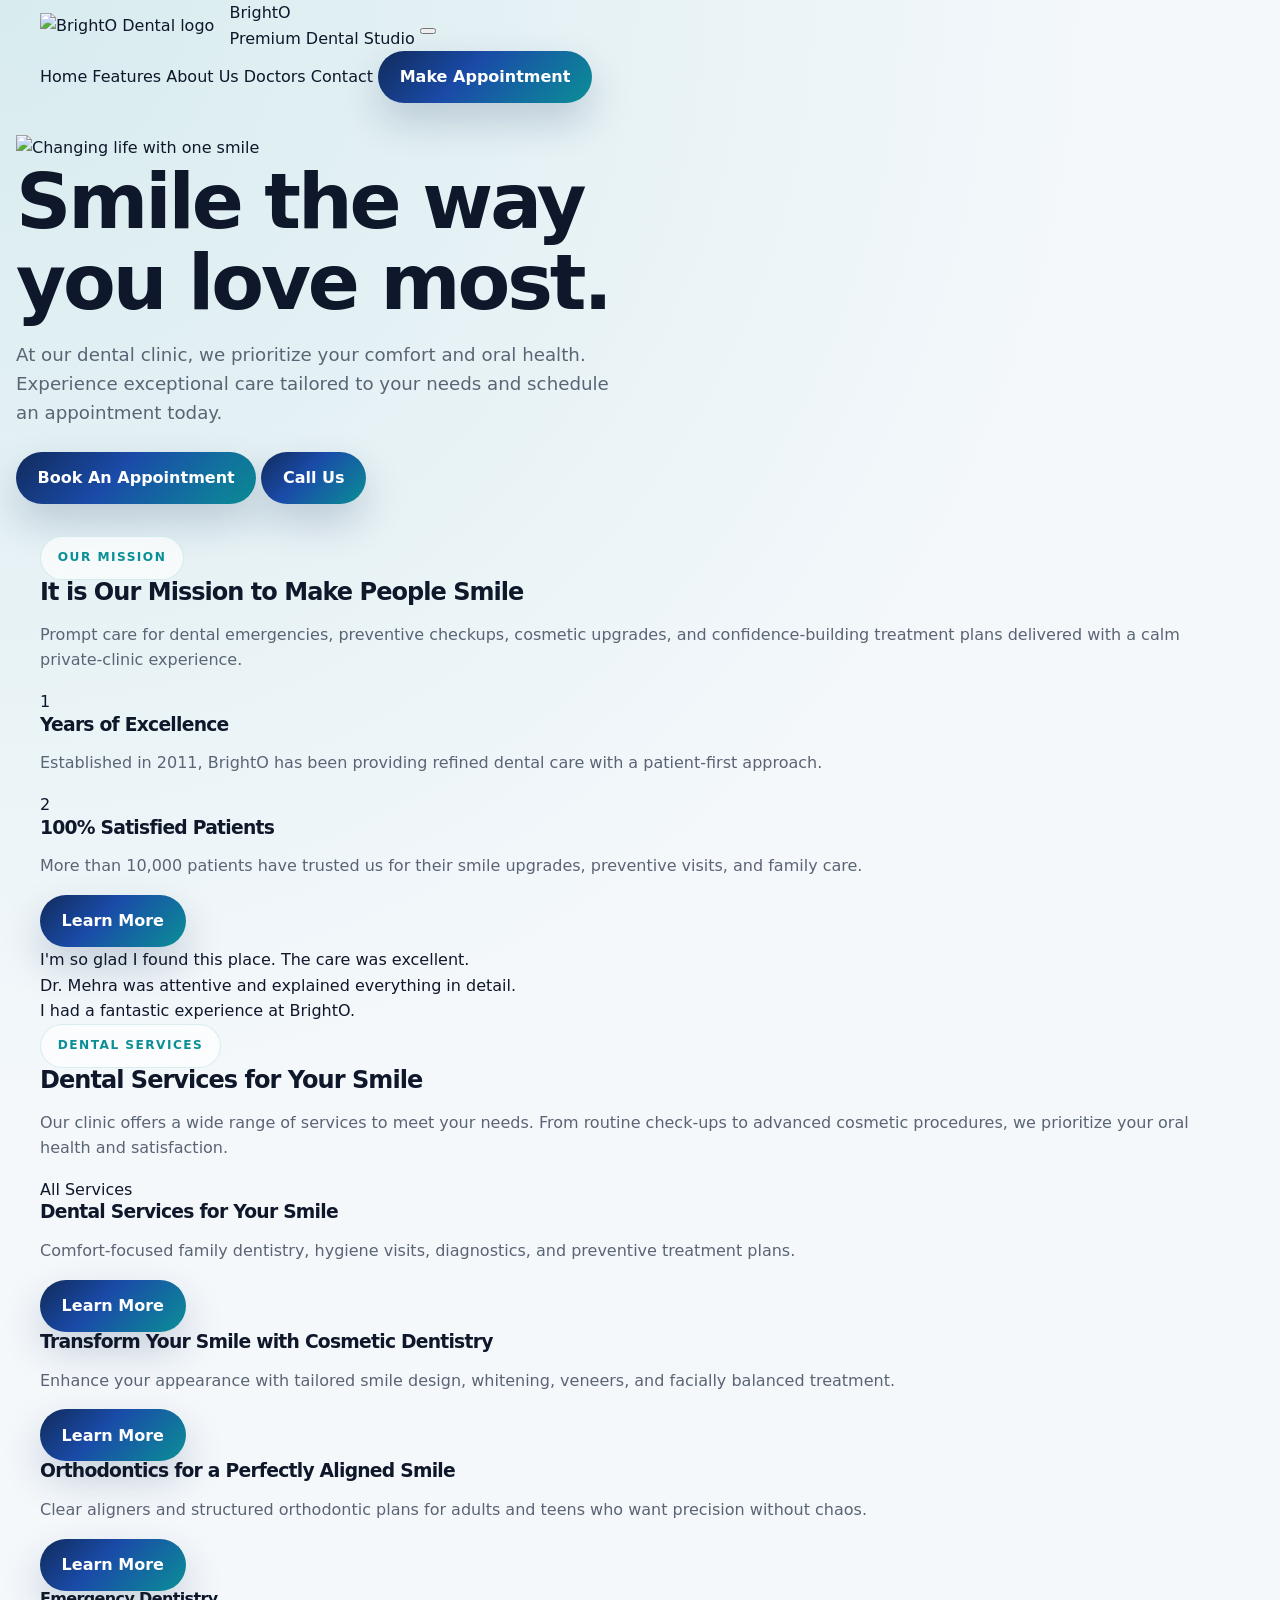
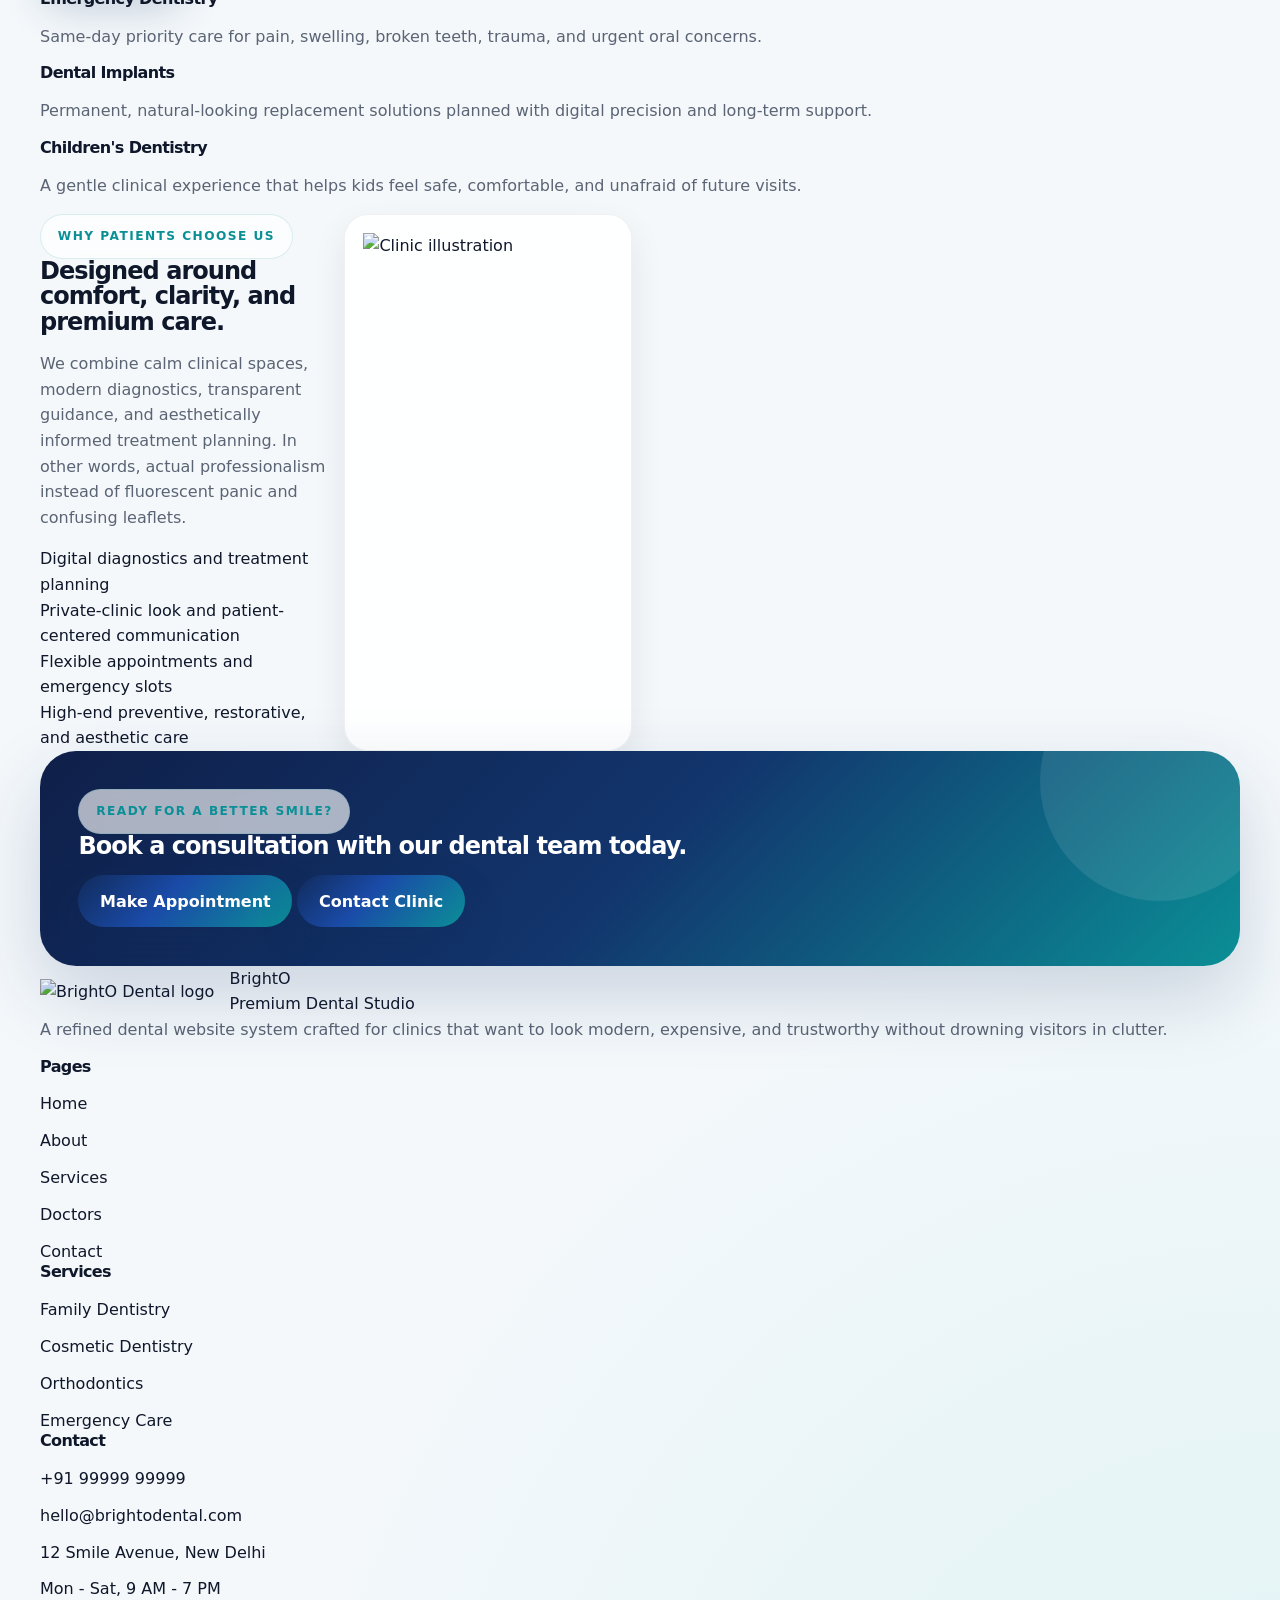
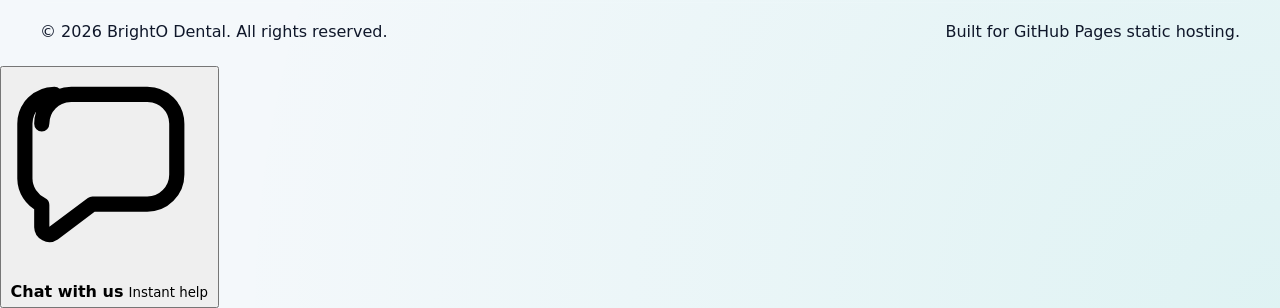
==== commit f06f1830: "Add files via upload" ====
--- a/index.html
+++ b/index.html
@@ -1,489 +1,276 @@
+
 <!DOCTYPE html>
 <html lang="en">
 <head>
-  <meta charset="UTF-8" />
-  <meta name="viewport" content="width=device-width, initial-scale=1.0" />
-  <title>Alora Dental Studio | Modern Dentist Website</title>
-  <meta name="description" content="A polished, premium dental clinic website with strong trust signals, elegant layout, and mobile-first conversion design." />
-  <link rel="preconnect" href="https://fonts.googleapis.com">
-  <link rel="preconnect" href="https://fonts.gstatic.com" crossorigin>
-  <link href="https://fonts.googleapis.com/css2?family=Plus+Jakarta+Sans:wght@400;500;600;700;800&display=swap" rel="stylesheet">
-  <link rel="icon" type="image/svg+xml" href="assets/icons/favicon.svg" />
-  <link rel="stylesheet" href="assets/css/style.css" />
-  <link rel="stylesheet" href="assets/css/chat.css" />
+
+<meta charset="UTF-8" />
+<meta name="viewport" content="width=device-width, initial-scale=1.0" />
+<title>BrightO Dental Clinic</title>
+<meta name="description" content="Premium dental clinic website template with a polished modern UI." />
+<link rel="preconnect" href="https://fonts.googleapis.com">
+<link rel="preconnect" href="https://fonts.gstatic.com" crossorigin>
+<link href="https://fonts.googleapis.com/css2?family=Manrope:wght@400;500;600;700;800&display=swap" rel="stylesheet">
+<link rel="stylesheet" href="assets/css/style.css" />
+
 </head>
-<body>
-  <div class="topbar">
-    <div class="container topbar-inner">
-      <ul class="topbar-list">
-        <li><span>📍</span><span>215 Grand Avenue, Your City</span></li>
-        <li><span>🕒</span><span>Mon - Sat: 9:00 AM to 7:00 PM</span></li>
-        <li><span>⭐</span><span>Rated 4.9 by happy patients</span></li>
-      </ul>
-      <a class="cta-link" href="tel:+919999999999">Call: +91 99999 99999</a>
-    </div>
-  </div>
-
-  <header class="header">
-    <div class="container header-inner">
-      <a href="index.html" class="brand">
-        <div class="brand-mark"><img src="assets/icons/logo-mark.svg" alt="Alora Dental Studio" width="56" height="56"></div>
-        <div class="brand-copy">
-          <strong>Alora Dental Studio</strong>
-          <span>Cosmetic, Family & Implant Dentistry</span>
-        </div>
-      </a>
-
-      <nav class="nav">
-        <a data-nav href="index.html">Home</a>
-        <a data-nav href="about.html">About</a>
-        <a data-nav href="services.html">Services</a>
-        <a data-nav href="doctors.html">Doctors</a>
-        <a data-nav href="contact.html">Contact</a>
-      </nav>
-
-      <div class="header-actions">
-        <a class="btn-outline" href="tel:+919999999999">Call Now</a>
-        <a class="btn" href="contact.html">Book Appointment</a>
-        <button class="mobile-toggle" data-menu-toggle aria-label="Open navigation"><span></span></button>
-      </div>
-    </div>
-    <div class="container mobile-panel" data-mobile-panel>
-      <div class="mobile-card">
-        <div class="mobile-links">
-          <a href="index.html">Home</a>
-          <a href="about.html">About</a>
-          <a href="services.html">Services</a>
-          <a href="doctors.html">Doctors</a>
-          <a href="contact.html">Contact</a>
-          <a class="btn-outline" href="tel:+919999999999">Call Now</a>
-          <a class="btn" href="contact.html">Book Appointment</a>
-        </div>
-      </div>
-    </div>
-  </header>
-
-  <main>
-    <section class="hero">
-      <div class="container hero-shell">
-        <div class="hero-copy">
-          <div class="eyebrow">Premium dental care for modern families</div>
-          <h1>Professional dentist website design that actually looks like a premium clinic.</h1>
-          <p>Built with elegant layout, high-trust sections, polished spacing, stronger visual hierarchy, and a conversion flow that feels like an expensive private practice instead of a bargain-bin brochure from the internet’s darker corners.</p>
-          <div class="hero-cta">
-            <a class="btn" href="contact.html">Request Appointment</a>
-            <a class="btn-outline" href="services.html">View Treatments</a>
-          </div>
-          <div class="hero-points">
-            <div class="hero-point">
-              <div class="icon-badge">🦷</div>
-              <div><strong>Smile design & veneers</strong><span>High-value cosmetic treatments showcased clearly.</span></div>
-            </div>
-            <div class="hero-point">
-              <div class="icon-badge">⚡</div>
-              <div><strong>Same-day emergency support</strong><span>Urgent dental pain and broken tooth appointments.</span></div>
-            </div>
-            <div class="hero-point">
-              <div class="icon-badge">👨‍👩‍👧</div>
-              <div><strong>Family-friendly care</strong><span>Kids, adults, and anxious patients welcomed properly.</span></div>
-            </div>
-            <div class="hero-point">
-              <div class="icon-badge">✨</div>
-              <div><strong>Luxury patient experience</strong><span>Modern, calm, premium feel with strong trust signals.</span></div>
-            </div>
-          </div>
-        </div>
-
-        <div class="hero-visual">
-          <div class="visual-main">
-            <img src="https://images.unsplash.com/photo-1609840114035-3c981b782dfe?auto=format&fit=crop&w=1200&q=80" alt="Smiling patient with dentist consultation" />
-          </div>
-          <div class="metrics-card">
-            <div class="metric-number">4.9★</div>
-            <div class="metric-label">average patient rating</div>
-          </div>
-          <div class="visual-card-2">
-            <small>Popular treatment</small>
-            <strong>Smile Makeover Consultation</strong>
-            <p style="margin:.55rem 0 0; font-size:.92rem;">High-converting CTA block for premium cosmetic leads.</p>
-          </div>
-          <div class="visual-card">
-            <small>Trusted by local families</small>
-            <div class="rating"><span>★</span><span>★</span><span>★</span><span>★</span><span>★</span></div>
-            <div class="mini-stack">
-              <img class="mini-avatar" src="https://images.unsplash.com/photo-1551836022-deb4988cc6c0?auto=format&fit=crop&w=200&q=80" alt="Patient review" />
-              <div>
-                <strong>“The clinic feels genuinely premium.”</strong>
-                <small>Reviewed by cosmetic patient</small>
-              </div>
-            </div>
-          </div>
-        </div>
-      </div>
-
-      <div class="container trustbar">
-        <div class="trust-grid">
-          <div class="trust-card"><strong>Digital diagnostics</strong><span>Modern imaging and efficient treatment planning.</span></div>
-          <div class="trust-card"><strong>Transparent treatment plans</strong><span>Clear communication, no vague pricing theatre.</span></div>
-          <div class="trust-card"><strong>Comfort-first visits</strong><span>Gentle care for nervous and first-time patients.</span></div>
-          <div class="trust-card"><strong>WhatsApp & phone booking</strong><span>Fast appointment flow on mobile devices.</span></div>
-        </div>
-      </div>
-    </section>
-
-    <section class="section">
-      <div class="container">
-        <div class="section-head">
-          <div>
-            <div class="eyebrow">Featured treatments</div>
-            <h2>Designed to sell premium dentistry without feeling pushy or cheap.</h2>
-          </div>
-          <p>Service sections matter because patients need clarity before trust. Strange species, humans. These cards present your best treatments with a polished hierarchy and real clinic energy.</p>
-        </div>
-
-        <div class="services-grid">
-          <article class="service-card featured">
-            <div class="service-icon"><img src="assets/icons/cosmetic.svg" alt="Cosmetic care" /></div>
-            <h3>Cosmetic dentistry that feels premium from the first scroll.</h3>
-            <p>Feature smile makeovers, veneers, whitening, and digital smile design with language that feels high-end instead of awkwardly salesy.</p>
-            <ul class="service-bullets">
-              <li><span class="dot"></span><span>Smile design consultation funnels</span></li>
-              <li><span class="dot"></span><span>Before-and-after ready layout areas</span></li>
-              <li><span class="dot"></span><span>Luxury CTA placement for high-value leads</span></li>
-            </ul>
-            <a class="card-link" href="services.html">Explore treatments →</a>
-          </article>
-
-          <article class="service-card">
-            <div class="service-icon"><img src="assets/icons/general.svg" alt="General dentistry" /></div>
-            <h3>Family Dentistry</h3>
-            <p>Routine exams, cleanings, fillings, gum care, and prevention.</p>
-            <a class="card-link" href="services.html">Learn more →</a>
-          </article>
-
-          <article class="service-card">
-            <div class="service-icon"><img src="assets/icons/implant.svg" alt="Implants" /></div>
-            <h3>Dental Implants</h3>
-            <p>Implant consults, restoration planning, and long-term smile rehabilitation.</p>
-            <a class="card-link" href="services.html">Learn more →</a>
-          </article>
-
-          <article class="service-card">
-            <div class="service-icon"><img src="assets/icons/align.svg" alt="Aligners" /></div>
-            <h3>Invisalign & Aligners</h3>
-            <p>Clear aligner treatment displayed like a premium modern offering should be.</p>
-            <a class="card-link" href="services.html">Learn more →</a>
-          </article>
-
-          <article class="service-card">
-            <div class="service-icon"><img src="assets/icons/kids.svg" alt="Kids dentistry" /></div>
-            <h3>Kids Dentistry</h3>
-            <p>Gentle pediatric care that reassures parents before they ever call you.</p>
-            <a class="card-link" href="services.html">Learn more →</a>
-          </article>
-
-          <article class="service-card">
-            <div class="service-icon"><img src="assets/icons/emergency.svg" alt="Emergency dental" /></div>
-            <h3>Emergency Dental</h3>
-            <p>Same-day urgent care for pain, swelling, chipped teeth, and trauma.</p>
-            <a class="card-link" href="services.html">Learn more →</a>
-          </article>
-        </div>
-      </div>
-    </section>
-
-    <section class="section">
-      <div class="container split">
-        <div class="panel about-image"></div>
-        <div class="panel pad">
-          <div class="eyebrow">Why this layout feels better</div>
-          <h2 style="font-size:clamp(2rem,4vw,3rem); max-width:16ch; margin-top:1rem;">A clinic website should feel reassuring, elegant, and expensive in the right way.</h2>
-          <p>This design uses layered cards, real visual breathing room, premium gradients, trust sections, and better mobile UX. In plain terms, it stops the website from looking like it was assembled by panic.</p>
-
-          <div class="feature-list">
-            <div class="feature-item">
-              <div class="icon-badge">🏥</div>
-              <div>
-                <h4>Private-practice visual tone</h4>
-                <p>Modern dental brands need calm confidence, not random blocks of text and giant empty white space.</p>
-              </div>
-            </div>
-            <div class="feature-item">
-              <div class="icon-badge">📱</div>
-              <div>
-                <h4>Strong mobile conversion flow</h4>
-                <p>Sticky contact actions and booking-first layout help visitors act fast on phones.</p>
-              </div>
-            </div>
-            <div class="feature-item">
-              <div class="icon-badge">💬</div>
-              <div>
-                <h4>Trust-building content hierarchy</h4>
-                <p>Reviews, doctors, treatments, FAQ, and contact details appear exactly where people look for them.</p>
-              </div>
-            </div>
-          </div>
-        </div>
-      </div>
-
-      <div class="container stats">
-        <div class="stat"><strong>12+</strong><span>years of patient care</span></div>
-        <div class="stat"><strong>8k+</strong><span>appointments completed</span></div>
-        <div class="stat"><strong>98%</strong><span>patient retention benchmark</span></div>
-        <div class="stat"><strong>6 days</strong><span>weekly emergency coverage</span></div>
-      </div>
-    </section>
-
-    <section class="section">
-      <div class="container">
-        <div class="section-head">
-          <div>
-            <div class="eyebrow">Meet the team</div>
-            <h2>Professional doctor cards with a private-clinic aesthetic.</h2>
-          </div>
-          <p>These cards are built to show dentists like credible specialists, not like blurry passport thumbnails floating on a dental blog from 2009.</p>
-        </div>
-
-        <div class="team-grid">
-          <article class="team-card">
-            <div class="team-photo"><img src="https://images.unsplash.com/photo-1559839734-2b71ea197ec2?auto=format&fit=crop&w=900&q=80" alt="Doctor portrait" /></div>
-            <div class="team-body">
-              <h3>Dr. Aarya Mehta</h3>
-              <div class="role">Lead Dentist & Smile Design</div>
-              <p>Focuses on full-mouth rehabilitation, veneers, whitening, and patient-first cosmetic planning.</p>
-              <div class="badges"><span class="badge">15+ years</span><span class="badge">Cosmetic cases</span></div>
-            </div>
-          </article>
-          <article class="team-card">
-            <div class="team-photo"><img src="https://images.unsplash.com/photo-1612349317150-e413f6a5b16d?auto=format&fit=crop&w=900&q=80" alt="Doctor portrait" /></div>
-            <div class="team-body">
-              <h3>Dr. Rohan Kapoor</h3>
-              <div class="role">Implants & Restorative Care</div>
-              <p>Known for structured treatment planning, implants, crowns, bridges, and clear patient communication.</p>
-              <div class="badges"><span class="badge">Implant care</span><span class="badge">Restorative</span></div>
-            </div>
-          </article>
-          <article class="team-card">
-            <div class="team-photo"><img src="https://images.unsplash.com/photo-1594824388853-d0c6d4f0d24c?auto=format&fit=crop&w=900&q=80" alt="Doctor portrait" /></div>
-            <div class="team-body">
-              <h3>Dr. Naina Bedi</h3>
-              <div class="role">Family & Kids Dentistry</div>
-              <p>Creates calm, educational, kid-friendly appointments for parents who prefer competence over chaos.</p>
-              <div class="badges"><span class="badge">Pediatric care</span><span class="badge">Gentle visits</span></div>
-            </div>
-          </article>
-        </div>
-      </div>
-    </section>
-
-    <section class="section">
-      <div class="container cta-banner">
-        <div class="cta-grid">
-          <div>
-            <div class="eyebrow" style="background:rgba(255,255,255,.12); color:#fff; border-color:rgba(255,255,255,.12);">New patient offer section</div>
-            <h2 style="font-size:clamp(2rem,4vw,3.25rem); margin-top:1rem; max-width:14ch;">Make your booking section look like a premium clinic, not a template graveyard.</h2>
-            <p>Use this block for consultation offers, Invisalign screening, whitening bundles, first-visit discounts, or same-day emergency availability.</p>
-            <div class="hero-cta">
-              <a class="btn-outline" href="contact.html" style="background:#fff;">Book consultation</a>
-              <a class="btn-ghost" href="tel:+919999999999" style="background:rgba(255,255,255,.1); color:#fff;">Call the clinic</a>
-            </div>
-          </div>
-          <div class="cta-info">
-            <strong style="font-size:1.25rem; letter-spacing:-.03em;">Quick clinic details</strong>
-            <ul class="info-lines">
-              <li><span>Phone</span><strong>+91 99999 99999</strong></li>
-              <li><span>WhatsApp</span><strong>+91 99999 99999</strong></li>
-              <li><span>Address</span><strong>215 Grand Avenue, Your City</strong></li>
-              <li><span>Hours</span><strong>Mon - Sat, 9 AM to 7 PM</strong></li>
-            </ul>
-          </div>
-        </div>
-      </div>
-    </section>
-
-    <section class="section">
-      <div class="container">
-        <div class="section-head">
-          <div>
-            <div class="eyebrow">Patient stories</div>
-            <h2>Testimonials placed like luxury trust content, not filler text.</h2>
-          </div>
-          <p>Premium clinics convert better when reviews feel curated and intentional. Apparently evidence still matters. Tragic for hype merchants everywhere.</p>
-        </div>
-
-        <div class="testimonials-grid">
-          <article class="testimonial">
-            <div class="testimonial-body">
-              <div class="quote-mark">“</div>
-              <p>Everything from the reception to the treatment plan felt polished and professional. The website matches the clinic experience, which almost never happens.</p>
-              <div class="testimonial-footer">
-                <div class="mini-user">
-                  <img src="https://images.unsplash.com/photo-1494790108377-be9c29b29330?auto=format&fit=crop&w=200&q=80" alt="Patient" />
-                  <div><strong>Ritika S.</strong><br><span>Veneers patient</span></div>
-                </div>
-                <div class="rating"><span>★</span><span>★</span><span>★</span><span>★</span><span>★</span></div>
-              </div>
-            </div>
-          </article>
-          <article class="testimonial">
-            <div class="testimonial-body">
-              <div class="quote-mark">“</div>
-              <p>I booked because the site looked trustworthy. The clinic was exactly as professional as expected, which is refreshingly uncommon on the internet.</p>
-              <div class="testimonial-footer">
-                <div class="mini-user">
-                  <img src="https://images.unsplash.com/photo-1500648767791-00dcc994a43e?auto=format&fit=crop&w=200&q=80" alt="Patient" />
-                  <div><strong>Karan M.</strong><br><span>Implant consultation</span></div>
-                </div>
-                <div class="rating"><span>★</span><span>★</span><span>★</span><span>★</span><span>★</span></div>
-              </div>
-            </div>
-          </article>
-          <article class="testimonial">
-            <div class="testimonial-body">
-              <div class="quote-mark">“</div>
-              <p>Our child’s appointment was calm, warm, and efficient. The clinic feels premium without feeling stiff or intimidating.</p>
-              <div class="testimonial-footer">
-                <div class="mini-user">
-                  <img src="https://images.unsplash.com/photo-1438761681033-6461ffad8d80?auto=format&fit=crop&w=200&q=80" alt="Patient" />
-                  <div><strong>Neha P.</strong><br><span>Family dentistry</span></div>
-                </div>
-                <div class="rating"><span>★</span><span>★</span><span>★</span><span>★</span><span>★</span></div>
-              </div>
-            </div>
-          </article>
-        </div>
-      </div>
-    </section>
-
-    <section class="section">
-      <div class="container split">
-        <div class="panel pad">
-          <div class="eyebrow">Frequently asked questions</div>
-          <h2 style="font-size:clamp(2rem,4vw,3rem); margin-top:1rem; max-width:15ch;">Simple answers reduce drop-off and unnecessary calls.</h2>
-          <p>A good FAQ improves patient trust, helps SEO, and saves your front desk from answering the same questions all day like a hostage negotiation team.</p>
-        </div>
-        <div class="faq-grid">
-          <div class="faq-item open">
-            <button class="faq-question"><span>Do you accept new patients?</span><span class="faq-plus">+</span></button>
-            <div class="faq-answer"><p>Yes. The layout includes clear pathways for new patient booking, cosmetic consults, and emergency appointments.</p></div>
-          </div>
-          <div class="faq-item">
-            <button class="faq-question"><span>Can this site work on GitHub Pages?</span><span class="faq-plus">+</span></button>
-            <div class="faq-answer"><p>Yes. This package is static HTML, CSS, and JS, so it works directly on GitHub Pages without backend hosting.</p></div>
-          </div>
-          <div class="faq-item">
-            <button class="faq-question"><span>Can I replace the demo doctors and images?</span><span class="faq-plus">+</span></button>
-            <div class="faq-answer"><p>Absolutely. Replace the demo text, phone, address, branding, images, and doctor details with your real clinic data.</p></div>
-          </div>
-          <div class="faq-item">
-            <button class="faq-question"><span>Can you later add WhatsApp, maps, and forms?</span><span class="faq-plus">+</span></button>
-            <div class="faq-answer"><p>Yes. The contact sections are already structured for those integrations. The front-end just needs your final links or backend service.</p></div>
-          </div>
-        </div>
-      </div>
-    </section>
-  </main>
-
-  <footer class="footer">
-    <div class="container footer-main">
-      <div class="footer-brand">
-        <a href="index.html" class="brand" style="color:#fff;">
-          <div class="brand-mark"><img src="assets/icons/logo-mark.svg" alt="Alora Dental Studio" width="56" height="56"></div>
-          <div class="brand-copy"><strong style="color:#fff;">Alora Dental Studio</strong><span>High-trust private clinic website</span></div>
-        </a>
-        <p style="margin-top:1rem;">A more polished, premium static website package for dentists who would prefer their online presence not look clinically underfunded.</p>
-      </div>
+<body class="page-home">
+
+<header class="site-header">
+  <div class="container nav-wrap">
+    <a href="index.html" class="brand">
+      <img src="assets/icons/logo.svg" alt="BrightO Dental logo" class="brand-logo" />
       <div>
-        <h4>Pages</h4>
-        <div class="footer-links">
-          <a href="index.html">Home</a>
-          <a href="about.html">About</a>
-          <a href="services.html">Services</a>
-          <a href="doctors.html">Doctors</a>
-          <a href="contact.html">Contact</a>
-        </div>
-      </div>
-      <div>
-        <h4>Treatments</h4>
-        <div class="footer-links">
-          <a href="services.html">Smile Makeover</a>
-          <a href="services.html">Dental Implants</a>
-          <a href="services.html">Aligners</a>
-          <a href="services.html">Kids Dentistry</a>
-        </div>
-      </div>
-      <div>
-        <h4>Contact</h4>
-        <div class="footer-links">
-          <span>+91 99999 99999</span>
-          <span>hello@aloradental.com</span>
-          <span>215 Grand Avenue, Your City</span>
-          <span>Mon - Sat: 9 AM to 7 PM</span>
-        </div>
-      </div>
-    </div>
-    <div class="container footer-bottom">
-      <span>© 2026 Alora Dental Studio. All rights reserved.</span>
-      <span>Static GitHub Pages package ready for customization.</span>
-    </div>
-  </footer>
-
-  <div class="mobile-dock hide-desktop">
-    <nav>
-      <a href="index.html" class="active"><span>🏠</span><span>Home</span></a>
-      <a href="services.html"><span>🦷</span><span>Services</span></a>
-      <a href="tel:+919999999999"><span>📞</span><span>Call</span></a>
-      <a href="contact.html"><span>📅</span><span>Book</span></a>
+        <div class="brand-title">BrightO</div>
+        <div class="brand-subtitle">Premium Dental Studio</div>
+      </div>
+    </a>
+    <button class="menu-toggle" type="button" aria-label="Open menu" data-menu-toggle>
+      <span></span><span></span><span></span>
+    </button>
+    <nav class="nav-links" data-nav>
+      <a href="index.html">Home</a>
+      <a href="services.html">Features</a>
+      <a href="about.html">About Us</a>
+      <a href="doctors.html">Doctors</a>
+      <a href="contact.html">Contact</a>
+      <a href="appointment.html" class="btn btn-dark btn-sm">Make Appointment</a>
     </nav>
   </div>
-
-  
-  <div class="chatbot-widget" data-chatbot-widget>
-    <button class="chatbot-toggle" type="button" data-chatbot-toggle aria-label="Open clinic assistant" aria-expanded="false">
-      <svg viewBox="0 0 24 24" fill="none" aria-hidden="true">
-        <path d="M8 10h8M8 14h5m-1 7l-3.5-3H6a3 3 0 0 1-3-3V7a3 3 0 0 1 3-3h12a3 3 0 0 1 3 3v8a3 3 0 0 1-3 3h-3l-3.5 3Z" stroke="currentColor" stroke-width="1.8" stroke-linecap="round" stroke-linejoin="round"/>
-      </svg>
-    </button>
-
-    <section class="chatbot-panel" data-chatbot-panel aria-label="Clinic assistant chat">
-      <div class="chatbot-head">
-        <div class="chatbot-head-top">
-          <div class="chatbot-brand">
-            <div class="chatbot-brand-mark">
-              <img src="assets/icons/logo-mark.svg" alt="Clinic assistant">
-            </div>
-            <div class="chatbot-brand-copy">
-              <strong>Clinic Assistant</strong>
-              <span>Appointments, treatments, timings</span>
-            </div>
-          </div>
-          <button class="chatbot-close" type="button" data-chatbot-close aria-label="Close chat">×</button>
-        </div>
-        <p>Use the live Render bot or keep the built-in fallback replies until your API is deployed.</p>
-      </div>
-
-      <div class="chatbot-quick">
-        <button class="chatbot-chip" type="button" data-chatbot-chip="Book appointment">Book appointment</button>
-        <button class="chatbot-chip" type="button" data-chatbot-chip="Clinic timings">Clinic timings</button>
-        <button class="chatbot-chip" type="button" data-chatbot-chip="Clinic location">Clinic location</button>
-        <button class="chatbot-chip" type="button" data-chatbot-chip="Available treatments">Treatments</button>
-      </div>
-
-      <div class="chatbot-messages" data-chatbot-messages></div>
-      <div class="chatbot-status" data-chatbot-status></div>
-
-      <form class="chatbot-form" data-chatbot-form>
-        <input class="chatbot-input" type="text" data-chatbot-input placeholder="Ask about appointments, timings, or treatments..." autocomplete="off">
-        <button class="chatbot-send" type="submit">Send</button>
-      </form>
-    </section>
+</header>
+
+<main>
+  <section class="hero-shell section-gap-lg">
+    <div class="container">
+      <div class="hero-card">
+        <div class="hero-copy">
+          <img src="assets/icons/hero-badge.svg" alt="Changing life with one smile" class="hero-badge" />
+          <h1>Smile the way you love most.</h1>
+          <p>At our dental clinic, we prioritize your comfort and oral health. Experience exceptional care tailored to your needs and schedule an appointment today.</p>
+          <div class="hero-actions">
+            <a href="appointment.html" class="btn btn-light">Book An Appointment</a>
+            <a href="contact.html" class="btn btn-dark">Call Us</a>
+          </div>
+        </div>
+        <div class="hero-media">
+          <div class="hero-photo" style="background-image:url('https://images.unsplash.com/photo-1629909615184-74f495363b67?auto=format&fit=crop&w=1200&q=80');"></div>
+          <div class="hero-glow"></div>
+        </div>
+      </div>
+    </div>
+  </section>
+
+  <section class="section-gap">
+    <div class="container split-grid mission-grid">
+      <div class="mission-copy">
+        <div class="eyebrow">Our Mission</div>
+        <h2>It is Our Mission to Make People Smile</h2>
+        <p>Prompt care for dental emergencies, preventive checkups, cosmetic upgrades, and confidence-building treatment plans delivered with a calm private-clinic experience.</p>
+        <div class="stats-row">
+          <article class="mini-stat">
+            <span class="mini-stat-index">1</span>
+            <h3>Years of Excellence</h3>
+            <p>Established in 2011, BrightO has been providing refined dental care with a patient-first approach.</p>
+          </article>
+          <article class="mini-stat">
+            <span class="mini-stat-index">2</span>
+            <h3>100% Satisfied Patients</h3>
+            <p>More than 10,000 patients have trusted us for their smile upgrades, preventive visits, and family care.</p>
+          </article>
+        </div>
+        <a href="about.html" class="btn btn-dark btn-sm">Learn More</a>
+      </div>
+      <div class="mission-media">
+        <div class="mission-stack">
+          <div class="mission-photo" style="background-image:url('https://images.unsplash.com/photo-1609840114035-3c981b782dfe?auto=format&fit=crop&w=1000&q=80');"></div>
+          <div class="chat-bubble bubble-top">I'm so glad I found this place. The care was excellent.</div>
+          <div class="chat-bubble bubble-middle">Dr. Mehra was attentive and explained everything in detail.</div>
+          <div class="chat-bubble bubble-bottom">I had a fantastic experience at BrightO.</div>
+        </div>
+      </div>
+    </div>
+  </section>
+
+  <section class="section-gap services-showcase">
+    <div class="container">
+      <div class="section-heading split-head">
+        <div>
+          <div class="eyebrow">Dental Services</div>
+          <h2>Dental Services for Your Smile</h2>
+        </div>
+        <div>
+          <p>Our clinic offers a wide range of services to meet your needs. From routine check-ups to advanced cosmetic procedures, we prioritize your oral health and satisfaction.</p>
+          <a href="services.html" class="pill-link">All Services</a>
+        </div>
+      </div>
+      <div class="feature-cards three-col">
+        <article class="feature-card image-card tall-card" style="background-image:url('https://images.unsplash.com/photo-1588776814546-1ffcf47267a5?auto=format&fit=crop&w=900&q=80');">
+          <div class="card-overlay"></div>
+          <div class="card-content white-text">
+            <h3>Dental Services for Your Smile</h3>
+            <p>Comfort-focused family dentistry, hygiene visits, diagnostics, and preventive treatment plans.</p>
+            <a href="services.html#family-care" class="btn btn-dark btn-sm">Learn More</a>
+          </div>
+        </article>
+        <article class="feature-card soft-card">
+          <div class="card-content dark-text">
+            <h3>Transform Your Smile with Cosmetic Dentistry</h3>
+            <p>Enhance your appearance with tailored smile design, whitening, veneers, and facially balanced treatment.</p>
+            <a href="services.html#cosmetic-care" class="btn btn-dark btn-sm">Learn More</a>
+          </div>
+        </article>
+        <article class="feature-card image-card tall-card" style="background-image:url('https://images.unsplash.com/photo-1606811841689-23dfddce3e95?auto=format&fit=crop&w=900&q=80');">
+          <div class="card-overlay dark"></div>
+          <div class="card-content white-text">
+            <h3>Orthodontics for a Perfectly Aligned Smile</h3>
+            <p>Clear aligners and structured orthodontic plans for adults and teens who want precision without chaos.</p>
+            <a href="services.html#orthodontics" class="btn btn-light btn-sm">Learn More</a>
+          </div>
+        </article>
+      </div>
+      <div class="service-mini-grid">
+        <article class="mini-service-card">
+          <h4>Emergency Dentistry</h4>
+          <p>Same-day priority care for pain, swelling, broken teeth, trauma, and urgent oral concerns.</p>
+        </article>
+        <article class="mini-service-card">
+          <h4>Dental Implants</h4>
+          <p>Permanent, natural-looking replacement solutions planned with digital precision and long-term support.</p>
+        </article>
+        <article class="mini-service-card">
+          <h4>Children's Dentistry</h4>
+          <p>A gentle clinical experience that helps kids feel safe, comfortable, and unafraid of future visits.</p>
+        </article>
+      </div>
+    </div>
+  </section>
+
+  <section class="section-gap alt-band">
+    <div class="container split-grid trust-grid">
+      <div>
+        <div class="eyebrow">Why Patients Choose Us</div>
+        <h2>Designed around comfort, clarity, and premium care.</h2>
+        <p>We combine calm clinical spaces, modern diagnostics, transparent guidance, and aesthetically informed treatment planning. In other words, actual professionalism instead of fluorescent panic and confusing leaflets.</p>
+        <ul class="check-list">
+          <li>Digital diagnostics and treatment planning</li>
+          <li>Private-clinic look and patient-centered communication</li>
+          <li>Flexible appointments and emergency slots</li>
+          <li>High-end preventive, restorative, and aesthetic care</li>
+        </ul>
+      </div>
+      <div class="trust-card">
+        <img src="assets/icons/service-illustration.svg" alt="Clinic illustration" />
+      </div>
+    </div>
+  </section>
+
+  <section class="section-gap">
+    <div class="container cta-banner">
+      <div>
+        <div class="eyebrow light">Ready For A Better Smile?</div>
+        <h2>Book a consultation with our dental team today.</h2>
+      </div>
+      <div class="cta-actions">
+        <a href="appointment.html" class="btn btn-dark">Make Appointment</a>
+        <a href="contact.html" class="btn btn-outline-light">Contact Clinic</a>
+      </div>
+    </div>
+  </section>
+</main>
+
+<footer class="site-footer">
+  <div class="container footer-grid">
+    <div>
+      <a href="index.html" class="brand footer-brand">
+        <img src="assets/icons/logo.svg" alt="BrightO Dental logo" class="brand-logo" />
+        <div>
+          <div class="brand-title">BrightO</div>
+          <div class="brand-subtitle">Premium Dental Studio</div>
+        </div>
+      </a>
+      <p class="footer-text">A refined dental website system crafted for clinics that want to look modern, expensive, and trustworthy without drowning visitors in clutter.</p>
+    </div>
+    <div>
+      <h4>Pages</h4>
+      <ul class="footer-links">
+        <li><a href="index.html">Home</a></li>
+        <li><a href="about.html">About</a></li>
+        <li><a href="services.html">Services</a></li>
+        <li><a href="doctors.html">Doctors</a></li>
+        <li><a href="contact.html">Contact</a></li>
+      </ul>
+    </div>
+    <div>
+      <h4>Services</h4>
+      <ul class="footer-links">
+        <li><a href="services.html#family-care">Family Dentistry</a></li>
+        <li><a href="services.html#cosmetic-care">Cosmetic Dentistry</a></li>
+        <li><a href="services.html#orthodontics">Orthodontics</a></li>
+        <li><a href="services.html#emergency">Emergency Care</a></li>
+      </ul>
+    </div>
+    <div>
+      <h4>Contact</h4>
+      <ul class="footer-links footer-contact">
+        <li>+91 99999 99999</li>
+        <li>hello@brightodental.com</li>
+        <li>12 Smile Avenue, New Delhi</li>
+        <li>Mon - Sat, 9 AM - 7 PM</li>
+      </ul>
+    </div>
   </div>
-
-  <script>
-    window.CHATBOT_API_URL = "https://clinic-website-1-evbk.onrender.com/chat";
-  </script>
-  <script src="assets/js/chat.js"></script>
+  <div class="container footer-bottom">
+    <span>© 2026 BrightO Dental. All rights reserved.</span>
+    <span>Built for GitHub Pages static hosting.</span>
+  </div>
+</footer>
+
+<div class="chat-widget" data-chatbot-widget data-endpoint="https://clinic-website-1-evbk.onrender.com/chat">
+  <button class="chat-fab" type="button" aria-label="Open clinic chat" data-chat-toggle>
+    <span class="chat-fab-icon">
+      <svg viewBox="0 0 24 24" aria-hidden="true"><path d="M4 6.5A3.5 3.5 0 0 1 7.5 3h9A3.5 3.5 0 0 1 20 6.5v6A3.5 3.5 0 0 1 16.5 16H10l-4.6 3.45A.9.9 0 0 1 4 18.73V16.1A3.48 3.48 0 0 1 2 13V6.5A3.5 3.5 0 0 1 5.5 3" fill="none" stroke="currentColor" stroke-width="1.8" stroke-linecap="round" stroke-linejoin="round"/></svg>
+    </span>
+    <span class="chat-fab-copy">
+      <strong>Chat with us</strong>
+      <small>Instant help</small>
+    </span>
+  </button>
+
+  <section class="chat-panel" aria-label="Clinic assistant" hidden>
+    <div class="chat-panel-header">
+      <div class="chat-panel-brand">
+        <div class="chat-panel-logo">AI</div>
+        <div>
+          <strong>Clinic Assistant</strong>
+          <span>Replies from your Render bot</span>
+        </div>
+      </div>
+      <button type="button" class="chat-close" aria-label="Close chat" data-chat-close>×</button>
+    </div>
+
+    <div class="chat-suggestions">
+      <button type="button" data-chat-prompt="What services do you offer?">Services</button>
+      <button type="button" data-chat-prompt="How can I book an appointment?">Book visit</button>
+      <button type="button" data-chat-prompt="What are your clinic hours?">Clinic hours</button>
+    </div>
+
+    <div class="chat-messages" data-chat-messages>
+      <article class="chat-message chat-message-bot">
+        <div class="chat-bubble-message">
+          Hi, I’m your clinic assistant. Ask about appointments, services, clinic hours, or anything patients usually hunt for like exhausted raccoons.
+        </div>
+      </article>
+    </div>
+
+    <form class="chat-input-wrap" data-chat-form>
+      <input type="text" placeholder="Type your message..." aria-label="Type your message" maxlength="500" data-chat-input />
+      <button type="submit" class="chat-send">Send</button>
+    </form>
+
+    <p class="chat-footnote">Connected to: <span>clinic-website-1-evbk.onrender.com/chat</span></p>
+  </section>
+</div>
 
 <script src="assets/js/script.js"></script>
+
 </body>
 </html>
